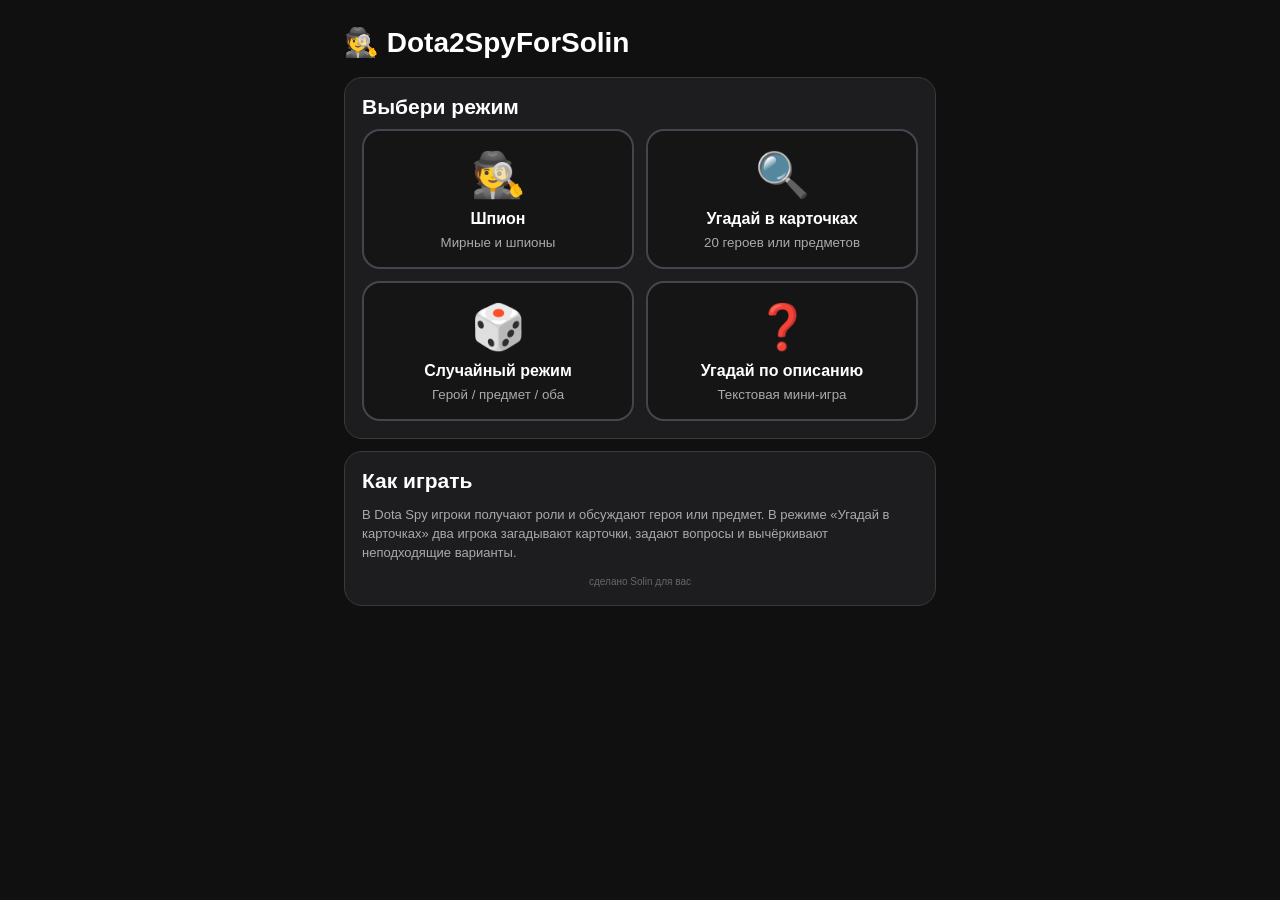
==== index.html @ 4681bfe6 "Update index.html" ====
<!doctype html>
<html lang="ru">
<head>
<meta charset="UTF-8">
<meta name="viewport" content="width=device-width,initial-scale=1,viewport-fit=cover">
<meta name="theme-color" content="#101010">
<title>Dota2SpyForSolin</title>
<script src="https://telegram.org/js/telegram-web-app.js"></script>
<style>
:root{
  --bg:#101010;
  --card:#1d1d1f;
  --card2:#151515;
  --line:#3a3a3a;
  --text:#fff;
  --muted:#aaa;
  --green:#76e5a2;
  --yellow:#ffd166;
  --red:#ff7b7b;
  --blue:#7ec8ff;
}
*{box-sizing:border-box;-webkit-tap-highlight-color:transparent}
body{margin:0;min-height:100vh;background:var(--bg);color:var(--text);font-family:Arial,sans-serif}
button,input,select{font:inherit}
button{cursor:pointer}
.wrap{max-width:620px;margin:auto;padding:18px 14px 36px}
h1{margin:8px 0 18px;font-size:28px}
h2{margin:0 0 10px;font-size:21px}
h3{margin:0 0 8px;font-size:17px}
p{line-height:1.45}
.card{margin:12px 0;padding:17px;background:var(--card);border:1px solid var(--line);border-radius:18px}
.muted{color:var(--muted)}
.small{font-size:13px}
.hidden{display:none!important}
.btn{width:100%;margin-top:10px;padding:15px;border:0;border-radius:14px;background:#fff;color:#111;font-weight:700}
.alt{background:#303035;color:#fff}
.danger{background:#a83131;color:#fff}
.yellow{background:var(--yellow);color:#211700}
.blue{background:var(--blue);color:#071925}
.green{background:var(--green);color:#06180d}
.btn:disabled{opacity:.45}
label{display:block;margin:12px 0 6px;color:#d0d0d0;font-size:14px}
input,select{width:100%;padding:13px;color:#fff;background:#111;border:1px solid #4a4a4a;border-radius:12px}
.grid2{display:grid;grid-template-columns:1fr 1fr;gap:12px}
.mode{min-height:140px;padding:15px 8px;background:var(--card2);color:#fff;border:2px solid #45454b;border-radius:18px;font-weight:700}
.mode .ico{display:block;font-size:44px;margin-bottom:9px}
.mode small{display:block;margin-top:7px;color:var(--muted);font-weight:400}
.selected{border-color:var(--yellow)!important;background:#332d19!important}
.box{margin-top:10px;padding:14px;background:var(--card2);border:1px solid #45454a;border-radius:14px}
.player{margin:12px 0 16px;color:var(--yellow);font-size:32px;font-weight:800;text-align:center}
.secret{width:100%;min-height:145px;margin-top:12px;padding:18px;color:#fff;background:#35353a;border:2px solid #53535a;border-radius:18px;font-size:19px;font-weight:800;line-height:1.4;user-select:none;touch-action:none}
.peace{color:#06180d;background:var(--green);border-color:#b2ffd0}
.spy{color:#211700;background:var(--yellow);border-color:#ffe39b}
.timer{margin:18px 0;color:var(--green);font-size:56px;font-weight:800;text-align:center}
.timer.finished{color:var(--red)}
.result{padding:16px;text-align:center;background:var(--card2);border-radius:14px}
.role{font-size:58px;text-align:center}
.cards{display:grid;grid-template-columns:repeat(4,minmax(0,1fr));gap:6px;margin-top:8px}
.gcard{
  position:relative;
  min-height:88px;
  overflow:hidden;
  padding:3px;
  background:linear-gradient(145deg,#29292f,#101011);
  color:#fff;
  border:1px solid #705b2d;
  border-radius:10px;
  box-shadow:0 2px 7px rgba(0,0,0,.55),inset 0 1px 0 rgba(255,255,255,.08);
  font-family:Arial,sans-serif;
  font-size:9px;
  font-weight:800;
  line-height:1.05;
  letter-spacing:.05px;
  text-align:center;
  transition:transform .12s ease,border-color .12s ease,filter .12s ease;
}
.gcard:active{transform:scale(.94);border-color:#ffd166;filter:brightness(1.25)}
.gcard:not(.crossed):hover{border-color:#d7ad48}
.pic{display:block;width:100%;height:55px;margin:0 auto;object-fit:cover;background:#252525;border:1px solid rgba(255,209,102,.25);border-radius:7px}
.gcard span{
  position:absolute;
  right:2px;
  bottom:2px;
  left:2px;
  min-height:22px;
  display:flex;
  align-items:center;
  justify-content:center;
  padding:2px;
  overflow:hidden;
  background:linear-gradient(transparent,rgba(0,0,0,.95) 38%);
  border-radius:0 0 7px 7px;
  text-shadow:0 1px 3px #000;
}
.item .pic{object-fit:contain;padding:4px;background:radial-gradient(circle,#34323a,#101010)}
.gcard.crossed{opacity:.38;border-color:#c54c4c;filter:grayscale(.6)}
.gcard.crossed:before,.gcard.crossed:after{
  position:absolute;
  z-index:3;
  top:50%;
  left:-15%;
  width:130%;
  height:4px;
  content:"";
  background:#ff6262;
  border:1px solid rgba(255,255,255,.45);
  border-radius:99px;
  box-shadow:0 0 7px rgba(255,70,70,.9);
}
.gcard.crossed:before{transform:rotate(35deg)}
.gcard.crossed:after{transform:rotate(-35deg)}
.status{margin:12px 0;padding:12px;color:#d8ecff;background:#112635;border:1px solid #28516b;border-radius:13px;text-align:center}
.preview{
  display:block;
  width:150px;
  height:100px;
  margin:12px auto;
  object-fit:cover;
  background:#111;
  border:1px solid #705b2d;
  border-radius:12px;
  box-shadow:0 3px 12px rgba(0,0,0,.55);
}
.preview.item{padding:12px;object-fit:contain;background:radial-gradient(circle,#34323a,#101010)}
.err{margin:20px;padding:16px;background:#3b1717;border:1px solid #f07a7a;border-radius:15px}
.tiny-note{margin-top:8px;color:#666;font-size:10px;line-height:1.2;text-align:center}
.choice-row{display:grid;grid-template-columns:1fr 1fr;gap:10px;margin-top:10px}
.choice-btn{padding:14px;border:0;border-radius:13px;background:#2a2a2f;color:#fff;font-weight:800}
.choice-btn.active{background:#403515;color:#ffd166}
@media(max-width:360px){
  .cards{gap:4px}
  .gcard{min-height:78px;padding:2px;font-size:8px}
  .pic{height:48px}
  .gcard span{min-height:19px;padding:1px}
}
</style>
</head>
<body>
<div id="app"></div>
<script>
var app=document.getElementById('app');

window.addEventListener('error',function(e){
  app.innerHTML=
    '<div class="err">' +
    '<h2>Ошибка запуска</h2>' +
    '<p>'+String(e.message||'Неизвестная ошибка')+'</p>' +
    '<p>Строка: '+String(e.lineno||'?')+'</p>' +
    '</div>';
});

var heroes=[
  ['Abaddon','abaddon'],['Alchemist','alchemist'],['Ancient Apparition','ancient_apparition'],['Anti-Mage','antimage'],
  ['Axe','axe'],['Bane','bane'],['Batrider','batrider'],['Beastmaster','beastmaster'],['Bloodseeker','bloodseeker'],
  ['Bounty Hunter','bounty_hunter'],['Bristleback','bristleback'],['Broodmother','broodmother'],['Chaos Knight','chaos_knight'],
  ['Clinkz','clinkz'],['Clockwerk','rattletrap'],['Crystal Maiden','crystal_maiden'],['Dazzle','dazzle'],['Doom','doom_bringer'],
  ['Dragon Knight','dragon_knight'],['Drow Ranger','drow_ranger'],['Earthshaker','earthshaker'],['Ember Spirit','ember_spirit'],
  ['Enchantress','enchantress'],['Enigma','enigma'],['Faceless Void','faceless_void'],['Gyrocopter','gyrocopter'],
  ['Huskar','huskar'],['Invoker','invoker'],['Jakiro','jakiro'],['Juggernaut','juggernaut'],['Kunkka','kunkka'],
  ['Legion Commander','legion_commander'],['Lich','lich'],['Lifestealer','life_stealer'],['Lina','lina'],['Lion','lion'],
  ['Luna','luna'],['Magnus','magnataur'],['Mars','mars'],['Medusa','medusa'],['Meepo','meepo'],['Mirana','mirana'],
  ['Monkey King','monkey_king'],['Morphling','morphling'],['Muerta','muerta'],['Naga Siren','naga_siren'],["Nature's Prophet",'furion'],
  ['Necrophos','necrolyte'],['Night Stalker','night_stalker'],['Nyx Assassin','nyx_assassin'],['Ogre Magi','ogre_magi'],
  ['Omniknight','omniknight'],['Oracle','oracle'],['Pangolier','pangolier'],['Phantom Assassin','phantom_assassin'],
  ['Phantom Lancer','phantom_lancer'],['Phoenix','phoenix'],['Puck','puck'],['Pudge','pudge'],['Pugna','pugna'],
  ['Queen of Pain','queenofpain'],['Razor','razor'],['Riki','riki'],['Rubick','rubick'],['Sand King','sand_king'],
  ['Shadow Demon','shadow_demon'],['Shadow Fiend','nevermore'],['Shadow Shaman','shadow_shaman'],['Silencer','silencer'],
  ['Skywrath Mage','skywrath_mage'],['Slardar','slardar'],['Slark','slark'],['Snapfire','snapfire'],['Sniper','sniper'],
  ['Spectre','spectre'],['Spirit Breaker','spirit_breaker'],['Storm Spirit','storm_spirit'],['Sven','sven'],['Techies','techies'],
  ['Templar Assassin','templar_assassin'],['Terrorblade','terrorblade'],['Tidehunter','tidehunter'],['Tinker','tinker'],
  ['Tiny','tiny'],['Treant Protector','treant'],['Troll Warlord','troll_warlord'],['Tusk','tusk'],['Undying','undying'],
  ['Ursa','ursa'],['Venomancer','venomancer'],['Viper','viper'],['Visage','visage'],['Void Spirit','void_spirit'],
  ['Warlock','warlock'],['Weaver','weaver'],['Windranger','windrunner'],['Winter Wyvern','winter_wyvern'],['Witch Doctor','witch_doctor'],
  ['Wraith King','skeleton_king'],['Zeus','zuus']
].map(function(x){return{name:x[0],slug:x[1]};});

var items=[
  ['Aghanim Scepter','ultimate_scepter'],['Arcane Boots','arcane_boots'],['Armlet','armlet'],['Assault Cuirass','assault'],
  ['Battle Fury','bfury'],['Black King Bar','black_king_bar'],['Blink Dagger','blink'],['Bloodthorn','bloodthorn'],
  ['Boots of Travel','travel_boots'],['Bottle','bottle'],['Butterfly','butterfly'],['Crimson Guard','crimson_guard'],
  ['Daedalus','greater_crit'],['Dagon','dagon'],['Desolator','desolator'],['Diffusal Blade','diffusal_blade'],
  ['Divine Rapier','rapier'],['Dragon Lance','dragon_lance'],['Ethereal Blade','ethereal_blade'],['Eye of Skadi','skadi'],
  ['Force Staff','force_staff'],['Gleipnir','gungir'],['Guardian Greaves','guardian_greaves'],['Hand of Midas','hand_of_midas'],
  ['Heart of Tarrasque','heart'],['Heavens Halberd','heavens_halberd'],['Hurricane Pike','hurricane_pike'],['Kaya','kaya'],
  ['Linkens Sphere','sphere'],['Lotus Orb','lotus_orb'],['Manta Style','manta'],['Mask of Madness','mask_of_madness'],
  ['Meteor Hammer','meteor_hammer'],['Mjollnir','mjollnir'],['Monkey King Bar','monkey_king_bar'],['Moon Shard','moon_shard'],
  ['Nullifier','nullifier'],['Octarine Core','octarine_core'],['Orchid Malevolence','orchid'],['Pipe of Insight','pipe'],
  ['Power Treads','power_treads'],['Radiance','radiance'],['Refresher Orb','refresher'],['Rod of Atos','rod_of_atos'],
  ['Satanic','satanic'],['Scythe of Vyse','sheepstick'],['Shadow Blade','invis_sword'],['Shivas Guard','shivas_guard'],
  ['Silver Edge','silver_edge'],['Solar Crest','solar_crest'],['Spirit Vessel','spirit_vessel'],['Vanguard','vanguard'],
  ['Veil of Discord','veil_of_discord'],['Wind Waker','wind_waker'],['Witch Blade','witch_blade']
].map(function(x){return{name:x[0],slug:x[1]};});

var hints={
  heroes:[
    {q:'Кто из героев любит использовать трент-подобную природу и споры?', a:'Treant Protector'},
    {q:'Кто может становиться невидимым и быстро исчезать из драки?', a:'Riki'},
    {q:'Кто кидает крюк и притягивает врага к себе?', a:'Pudge'},
    {q:'Кто часто наносит урон издалека и очень любит точность?', a:'Sniper'},
    {q:'Кто управляет огнём и очень ярко светится на линии?', a:'Lina'},
    {q:'Кто любит иллюзии и много обмана в бою?', a:'Phantom Lancer'},
    {q:'Кто выглядит как огромный каменный голем и ломает врагов силой?', a:'Tiny'},
    {q:'Кто призывает волков и играет от контроля карты?', a:'Lycan'}
  ],
  items:[
    {q:'Что даёт мгновенное перемещение через небольшую стену?', a:'Blink Dagger'},
    {q:'Что собирают, когда нужно сильно пробивать броню?', a:'Desolator'},
    {q:'Что защищает от магии почти полностью на несколько секунд?', a:'Black King Bar'},
    {q:'Что очень часто берут на керри для сильного урона и крита?', a:'Daedalus'},
    {q:'Что возвращает силы и превращает тебя в очень живучего героя?', a:'Heart of Tarrasque'},
    {q:'Что помогает быстрее передвигаться и догонять врага?', a:'Power Treads'},
    {q:'Что делает иллюзии и помогает запутать соперника?', a:'Manta Style'},
    {q:'Что сильно усиливает магический урон и ману?', a:'Kaya'}
  ]
};

var spyGame=null;
var guessGame=null;
var timerId=null;
var spyType='heroes';
var spyMode='random';
var timerMode='withTime';

function esc(v){
  return String(v).replace(/&/g,'&amp;').replace(/</g,'&lt;').replace(/>/g,'&gt;').replace(/"/g,'&quot;').replace(/'/g,'&#039;');
}
function rnd(a){return a[Math.floor(Math.random()*a.length)];}
function mix(a){
  var b=a.slice();
  for(var i=b.length-1;i>0;i--){
    var j=Math.floor(Math.random()*(i+1));
    var t=b[i]; b[i]=b[j]; b[j]=t;
  }
  return b;
}
function img(o,t){
  return 'https://cdn.cloudflare.steamstatic.com/apps/dota2/images/dota_react/'+(t==='heroes'?'heroes/':'items/')+o.slug+'.png';
}
function buzz(){
  try{if(window.Telegram&&Telegram.WebApp){Telegram.WebApp.HapticFeedback.impactOccurred('medium');}}catch(e){}
}
function setTG(){
  try{if(window.Telegram&&Telegram.WebApp){Telegram.WebApp.ready();Telegram.WebApp.expand();}}catch(e){}
}
setTG();

function home(){
  clearInterval(timerId);
  app.innerHTML=
    '<div class="wrap">'+
    '<h1>🕵️ Dota2SpyForSolin</h1>'+
    '<div class="card">'+
    '<h2>Выбери режим</h2>'+
    '<div class="grid2">'+
    '<button id="sp" class="mode"><span class="ico">🕵️</span>Шпион<small>Мирные и шпионы</small></button>'+
    '<button id="gu" class="mode"><span class="ico">🔍</span>Угадай в карточках<small>20 героев или предметов</small></button>'+
    '<button id="rn" class="mode"><span class="ico">🎲</span>Случайный режим<small>Герой / предмет / оба</small></button>'+
    '<button id="de" class="mode"><span class="ico">❓</span>Угадай по описанию<small>Текстовая мини-игра</small></button>'+
    '</div>'+
    '</div>'+
    '<div class="card">'+
    '<h2>Как играть</h2>'+
    '<p class="muted small">В Dota Spy игроки получают роли и обсуждают героя или предмет. В режиме «Угадай в карточках» два игрока загадывают карточки, задают вопросы и вычёркивают неподходящие варианты.</p>'+
    '<div class="tiny-note">сделано Solin для вас</div>'+
    '</div>'+
    '</div>';
  document.getElementById('sp').onclick=spySettings;
  document.getElementById('gu').onclick=guessType;
  document.getElementById('rn').onclick=randomMenu;
  document.getElementById('de').onclick=describeMenu;
}

function spySettings(){
  app.innerHTML=
    '<div class="wrap">'+
    '<h1>🕵️ Dota2SpyForSolin</h1>'+
    '<div class="card">'+
    '<h2>Настройки Dota Spy</h2>'+
    '<div class="grid2">'+
    '<button id="h" class="mode">🦸<br><br>Герои</button>'+
    '<button id="it" class="mode">🗡️<br><br>Предметы</button>'+
    '</div>'+
    '<label>Режим игры</label>'+
    '<select id="m"><option value="random">🎲 Рандом</option><option value="host">🎙️ С ведущим</option></select>'+
    '<label>Таймер</label>'+
    '<select id="tm"><option value="withTime">⏱️ С временем</option><option value="withoutTime">♾️ Без времени</option></select>'+
    '<label>Количество игроков</label>'+
    '<input id="p" type="number" min="3" max="20" value="5">'+
    '<label>Количество шпионов</label>'+
    '<input id="s" type="number" min="1" max="5" value="1">'+
    '<div id="mb"><label>Время в минутах</label><input id="min" type="number" min="1" max="60" value="8"></div>'+
    '<div id="host"></div>'+
    '<button id="start" class="btn">🎮 Начать раздачу ролей</button>'+
    '<button id="back" class="btn alt">← В главное меню</button>'+
    '</div></div>';
  document.getElementById('h').onclick=function(){spyType='heroes';spySettings();};
  document.getElementById('it').onclick=function(){spyType='items';spySettings();};
  document.getElementById('m').value=spyMode;
  document.getElementById('tm').value=timerMode;
  document.getElementById('m').onchange=function(){spyMode=this.value;updateSpy();};
  document.getElementById('tm').onchange=function(){timerMode=this.value;updateSpy();};
  document.getElementById('start').onclick=startSpy;
  document.getElementById('back').onclick=home;
  updateSpy();
}

function updateSpy(){
  document.getElementById(spyType==='heroes'?'h':'it').classList.add('selected');
  document.getElementById('mb').classList.toggle('hidden',timerMode==='withoutTime');
  var d=document.getElementById('host');
  if(spyMode!=='host'){d.innerHTML='';return;}
  if(spyType==='heroes'){
    var opts=heroes.map(function(x){return '<option>'+esc(x.name)+'</option>';}).join('');
    d.innerHTML=
      '<div class="box">'+
      '<h3>Выбор ведущего</h3>'+
      '<label>Герой мирных</label><select id="ph">'+opts+'</select>'+
      '<label>Герой шпионов</label><select id="sh">'+opts+'</select>'+
      '<label>Локация</label><select id="lo">'+['Таверна','Рошанова яма','Мид-лейн','Лес Radiant','Лес Dire','Фонтан Radiant','Фонтан Dire','Секретный магазин','Лагерь Древних'].map(function(x){return '<option>'+esc(x)+'</option>';}).join('')+'</select>'+
      '</div>';
  }else{
    var opts2=items.map(function(x){return '<option value="'+x.slug+'">'+esc(x.name)+'</option>';}).join('');
    d.innerHTML=
      '<div class="box">'+
      '<h3>Выбор ведущего</h3>'+
      '<label>Предмет мирных</label><select id="pi">'+opts2+'</select>'+
      '<label>Предмет шпионов</label><select id="si">'+opts2+'</select>'+
      '</div>';
  }
}

function startSpy(){
  var p=Math.max(3,Math.min(20,Number(document.getElementById('p').value)||5));
  var s=Math.max(1,Math.min(p-1,Number(document.getElementById('s').value)||1));
  var mins=Math.max(1,Math.min(60,Number(document.getElementById('min').value)||8));
  var a,b,l='';
  if(spyType==='heroes'){
    if(spyMode==='host'){
      a=document.getElementById('ph').value;
      b=document.getElementById('sh').value;
      l=document.getElementById('lo').value;
      if(a===b){alert('Выбери разных героев');return;}
    }else{
      a=rnd(heroes).name;
      do{b=rnd(heroes).name;}while(a===b);
      l=rnd(['Таверна','Рошанова яма','Мид-лейн','Лес Radiant','Лес Dire','Фонтан Radiant','Фонтан Dire','Секретный магазин','Лагерь Древних']);
    }
  }else{
    if(spyMode==='host'){
      a=items.filter(function(x){return x.slug===document.getElementById('pi').value;})[0];
      b=items.filter(function(x){return x.slug===document.getElementById('si').value;})[0];
      if(a.slug===b.slug){alert('Выбери разные предметы');return;}
    }else{
      a=rnd(items);
      do{b=rnd(items);}while(a.slug===b.slug);
    }
  }
  spyGame={type:spyType,timer:timerMode,p:p,mins:mins,a:a,b:b,l:l,spies:mix(Array.from({length:p},function(_,i){return i;})).slice(0,s),cur:0};
  spyRole();
}

function spyRole(){
  var n=spyGame.cur+1;
  var sp=spyGame.spies.indexOf(spyGame.cur)!==-1;
  var last=n===spyGame.p;
  app.innerHTML=
    '<div class="wrap">'+
    '<h1>🕵️ Dota2SpyForSolin</h1>'+
    '<div class="card">'+
    '<div class="player">Игрок '+n+'</div>'+
    '<p class="muted" style="text-align:center">Остальные не смотрят на экран.</p>'+
    '<button id="role" class="secret">Нажми и удерживай,<br>чтобы увидеть роль</button>'+
    '<button id="next" class="btn alt" disabled>'+(last?'🚀 Начать игру':'Передать игроку '+(n+1))+'</button>'+
    '</div>'+
    '<button id="can" class="btn danger">Отменить игру</button>'+
    '</div>';
  var r=document.getElementById('role');
  var nx=document.getElementById('next');
  var vis=false;
  var shown=false;
  function show(){
    if(vis)return;
    vis=true;shown=true;
    r.classList.add(sp?'spy':'peace');
    var q=sp?spyGame.b:spyGame.a;
    var name=spyGame.type==='heroes'?q:q.name;
    r.innerHTML=(sp?'🕵️<br>ТЫ ШПИОН':'🛡️<br>ТЫ МИРНЫЙ')+'<br><span style="font-size:16px">'+esc(name)+'</span>'+(spyGame.type==='heroes'?'<br><span style="font-size:15px">Локация: '+esc(spyGame.l)+'</span>':'');
    buzz();
  }
  function hide(){
    if(!vis)return;
    vis=false;
    r.classList.remove('spy','peace');
    r.innerHTML='Нажми и удерживай,<br>чтобы увидеть роль';
    nx.disabled=false;
  }
  r.onpointerdown=function(e){e.preventDefault();show();};
  r.onpointerup=function(e){e.preventDefault();hide();};
  r.onpointerleave=hide;
  r.onpointercancel=hide;
  nx.onclick=function(){
    if(!shown)return;
    if(spyGame.cur<spyGame.p-1){spyGame.cur++;spyRole();}
    else spyPlay();
  };
  document.getElementById('can').onclick=home;
}

function spyPlay(){
  var timed=spyGame.timer==='withTime';
  var sec=spyGame.mins*60;
  app.innerHTML=
    '<div class="wrap">'+
    '<h1>🕵️ Dota2SpyForSolin</h1>'+
    '<div class="card">'+
    '<h2>Игра началась</h2>'+
    '<p class="muted">Задавайте вопросы и не называйте ответ прямо.</p>'+
    '<div id="time" class="timer">'+(timed?fmt(sec):'∞')+'</div>'+
    (timed?'<button id="tb" class="btn">▶️ Запустить таймер</button>':'<div class="status">♾️ Игра без времени</div>')+
    '<button id="fin" class="btn yellow">🏁 Закончить раунд</button>'+
    '</div>'+
    '<button id="can" class="btn danger">Отменить игру</button>'+
    '</div>';
  if(timed){
    var run=false;
    var t=document.getElementById('time');
    var bt=document.getElementById('tb');
    bt.onclick=function(){
      if(run){clearInterval(timerId);run=false;bt.textContent='▶️ Продолжить таймер';return;}
      if(sec<=0)return;
      run=true;bt.textContent='⏸️ Пауза';
      timerId=setInterval(function(){
        sec--;t.textContent=fmt(sec);
        if(sec<=0){clearInterval(timerId);t.classList.add('finished');bt.disabled=true;}
      },1000);
    };
  }
  document.getElementById('fin').onclick=spyResult;
  document.getElementById('can').onclick=home;
}

function spyResult(){
  clearInterval(timerId);
  var sp=spyGame.spies.map(function(i){return 'Игрок '+(i+1);}).join(', ');
  var a=spyGame.type==='heroes'?spyGame.a:spyGame.a.name;
  var b=spyGame.type==='heroes'?spyGame.b:spyGame.b.name;
  app.innerHTML=
    '<div class="wrap">'+
    '<h1>🕵️ Итоги раунда</h1>'+
    '<div class="card"><div class="result"><div class="role">🛡️</div><h2>Мирные</h2><p><b>'+esc(a)+'</b></p>'+(spyGame.type==='heroes'?'<p>Локация: <b>'+esc(spyGame.l)+'</b></p>':'')+'</div></div>'+
    '<div class="card"><div class="result"><div class="role">🕵️</div><h2>Шпионы</h2><p><b>'+esc(b)+'</b></p><p>'+esc(sp)+'</p></div></div>'+
    '<button id="ho" class="btn">🏠 В главное меню</button>'+
    '</div>';
  document.getElementById('ho').onclick=home;
}

function guessType(){
  app.innerHTML=
    '<div class="wrap">'+
    '<h1>🔍 Угадай героя / предмет</h1>'+
    '<div class="card">'+
    '<h2>Игра на двоих</h2>'+
    '<p class="muted">Каждый загадывает карточку. Задавайте вопросы и вычёркивайте варианты.</p>'+
    '<div class="grid2">'+
    '<button id="gh" class="mode"><span class="ico">🦸</span>Герои<small>20 портретов</small></button>'+
    '<button id="gi" class="mode"><span class="ico">🗡️</span>Предметы<small>20 иконок</small></button>'+
    '</div>'+
    '<button id="ba" class="btn alt">← В главное меню</button>'+
    '</div>'+
    '</div>';
  document.getElementById('gh').onclick=function(){newGuess('heroes');};
  document.getElementById('gi').onclick=function(){newGuess('items');};
  document.getElementById('ba').onclick=home;
}

function newGuess(t){
  guessGame={type:t,cards:mix(t==='heroes'?heroes:items).slice(0,20),one:null,two:null,active:1,cross:[[],[]]};
  choose(1);
}

function cards(play){
  return guessGame.cards.map(function(c,i){
    var cr=play&&guessGame.cross[guessGame.active-1].indexOf(i)!==-1;
    return '<button class="gcard '+(guessGame.type==='items'?'item ':'')+(cr?'crossed':'')+'" data-c="'+i+'"><img class="pic" src="'+img(c,guessGame.type)+'" alt="" loading="lazy"><span>'+esc(c.name)+'</span></button>';
  }).join('');
}

function choose(p){
  app.innerHTML=
    '<div class="wrap">'+
    '<h1>🔍 Угадай</h1>'+
    '<div class="card">'+
    '<div class="player">Игрок '+p+'</div>'+
    '<p class="muted" style="text-align:center">Выбери свою секретную карточку.</p>'+
    '<div class="cards">'+cards(false)+'</div>'+
    '<div class="choice-row">'+
    '<button id="guessbtn" class="choice-btn active">Я угадал героя</button>'+
    '<button id="skipbtn" class="choice-btn">Пока нет</button>'+
    '</div>'+
    '<button id="ca" class="btn danger">Отменить игру</button>'+
    '</div>'+
    '</div>';
  var mode='guess';
  document.getElementById('guessbtn').onclick=function(){
    mode='guess';
    document.getElementById('guessbtn').classList.add('active');
    document.getElementById('skipbtn').classList.remove('active');
  };
  document.getElementById('skipbtn').onclick=function(){
    mode='skip';
    document.getElementById('skipbtn').classList.add('active');
    document.getElementById('guessbtn').classList.remove('active');
  };
  document.querySelectorAll('[data-c]').forEach(function(b){
    b.onclick=function(){
      var idx=Number(this.dataset.c);
      var card=guessGame.cards[idx];
      if(p===1) guessGame.one=card; else guessGame.two=card;
      if(mode==='guess') confirmSecret(p);
      else {
        guessGame.cross[p-1].push(idx);
        if(p===1) guessGame.active=2; else guessGame.active=1;
        board();
      }
    };
  });
  document.getElementById('ca').onclick=home;
}

function confirmSecret(p){
  var q=p===1?guessGame.one:guessGame.two;
  app.innerHTML=
    '<div class="wrap">'+
    '<h1>🔍 Угадай</h1>'+
    '<div class="card">'+
    '<div class="player">Игрок '+p+'</div>'+
    '<p class="muted" style="text-align:center">Ты загадал:</p>'+
    '<div class="result"><img class="preview '+(guessGame.type==='items'?'item':'')+'" src="'+img(q,guessGame.type)+'" alt=""><h2>'+esc(q.name)+'</h2></div>'+
    '<button id="ok" class="btn">'+(p===1?'Передать телефон игроку 2':'🚀 Начать игру')+'</button>'+
    '<button id="ch" class="btn alt">← Выбрать другую</button>'+
    '</div>'+
    '</div>';
  document.getElementById('ok').onclick=function(){
    if(p===1){
      app.innerHTML=
        '<div class="wrap">'+
        '<h1>🔍 Угадай</h1>'+
        '<div class="card"><div class="player">Передай телефон</div><button id="go" class="btn">Игрок 2: выбрать карточку</button></div>'+
        '</div>';
      document.getElementById('go').onclick=function(){choose(2);};
    }else{
      guessGame.active=1;
      board();
    }
  };
  document.getElementById('ch').onclick=function(){choose(p);};
}

function board(){
  var p=guessGame.active;
  app.innerHTML=
    '<div class="wrap">'+
    '<h1>🔍 Угадай</h1>'+
    '<div class="status">Сейчас ходит <b>Игрок '+p+'</b>.<br>Нажми карточку, чтобы зачеркнуть её. Если хочешь закончить раньше — нажми кнопку быстрого выбора.</div>'+
    '<div class="card">'+
    '<div class="cards">'+cards(true)+'</div>'+
    '<button id="pick" class="btn green">✅ Я угадал героя соперника</button>'+
    '<button id="sw" class="btn blue">🔄 Передать ход игроку '+(p===1?'2':'1')+'</button>'+
    '<button id="fi" class="btn yellow">🏁 Закончить без победителя</button>'+
    '<button id="ca" class="btn danger">Отменить игру</button>'+
    '</div>'+
    '</div>';
  document.querySelectorAll('[data-c]').forEach(function(b){
    b.onclick=function(){toggle(Number(this.dataset.c));};
  });
  document.getElementById('pick').onclick=function(){
    var idx=prompt('Введи номер карточки от 1 до 20');
    if(!idx)return;
    idx=Number(idx)-1;
    if(idx<0||idx>=guessGame.cards.length)return;
    guessGame.cross[guessGame.active-1].push(idx);
    var enemy=guessGame.active===1?guessGame.two:guessGame.one;
    if(guessGame.cards[idx].slug===enemy.slug) guessResult(guessGame.active);
    else board();
  };
  document.getElementById('sw').onclick=function(){guessGame.active=p===1?2:1;board();};
  document.getElementById('fi').onclick=function(){guessResult(0);};
  document.getElementById('ca').onclick=home;
}

function toggle(i){
  var a=guessGame.cross[guessGame.active-1];
  var z=a.indexOf(i);
  if(z!==-1){a.splice(z,1);board();return;}
  a.push(i);
  var enemy=guessGame.active===1?guessGame.two:guessGame.one;
  if(guessGame.cards[i].slug===enemy.slug){
    guessResult(guessGame.active);
  }else{
    board();
  }
}

function guessResult(w){
  var txt=w===0?'🏁 Игра закончена':'🏆 Победил игрок '+w+'!';
  app.innerHTML=
    '<div class="wrap">'+
    '<h1>🔍 Итоги игры</h1>'+
    '<div class="card">'+
    '<div class="result"><div class="role">'+(w?'🏆':'🤝')+'</div><h2>'+txt+'</h2><p class="muted">'+(w?'Игрок зачеркнул секретную карточку соперника.':'Никто не зачеркнул секретную карточку.')+'</p></div>'+
    '</div>'+
    '<div class="card"><h2>Игрок 1 загадал</h2><div class="result"><img class="preview '+(guessGame.type==='items'?'item':'')+'" src="'+img(guessGame.one,guessGame.type)+'" alt=""><h2>'+esc(guessGame.one.name)+'</h2></div></div>'+
    '<div class="card"><h2>Игрок 2 загадал</h2><div class="result"><img class="preview '+(guessGame.type==='items'?'item':'')+'" src="'+img(guessGame.two,guessGame.type)+'" alt=""><h2>'+esc(guessGame.two.name)+'</h2></div></div>'+
    '<button id="ng" class="btn">🔄 Новая партия</button>'+
    '<button id="ho" class="btn alt">🏠 В главное меню</button>'+
    '</div>';
  document.getElementById('ng').onclick=function(){newGuess(guessGame.type);};
  document.getElementById('ho').onclick=home;
}

function randomMenu(){
  app.innerHTML=
    '<div class="wrap">'+
    '<h1>🎲 Случайный режим</h1>'+
    '<div class="card">'+
    '<h2>Выбери вариант</h2>'+
    '<div class="grid2">'+
    '<button id="r1" class="mode"><span class="ico">🦸</span>Случайный герой<small>Один герой</small></button>'+
    '<button id="r2" class="mode"><span class="ico">🗡️</span>Случайный предмет<small>Один предмет</small></button>'+
    '<button id="r3" class="mode"><span class="ico">✨</span>Герой + предмет<small>Оба вместе</small></button>'+
    '<button id="rb" class="mode"><span class="ico">⬅️</span>Назад<small>В главное меню</small></button>'+
    '</div>'+
    '</div>'+
    '</div>';
  document.getElementById('r1').onclick=function(){randomShow('hero');};
  document.getElementById('r2').onclick=function(){randomShow('item');};
  document.getElementById('r3').onclick=function(){randomShow('both');};
  document.getElementById('rb').onclick=home;
}

function randomShow(mode){
  var h=rnd(heroes);
  var it=rnd(items);
  var body='';
  if(mode==='hero'){
    body='<div class="result"><img class="preview" src="'+img(h,'heroes')+'" alt=""><h2>'+esc(h.name)+'</h2></div>';
  }else if(mode==='item'){
    body='<div class="result"><img class="preview item" src="'+img(it,'items')+'" alt=""><h2>'+esc(it.name)+'</h2></div>';
  }else{
    body='<div class="result"><img class="preview" src="'+img(h,'heroes')+'" alt=""><h2>'+esc(h.name)+'</h2><div class="status">+ '+esc(it.name)+'</div><img class="preview item" src="'+img(it,'items')+'" alt=""></div>';
  }
  app.innerHTML=
    '<div class="wrap">'+
    '<h1>🎲 Случайный режим</h1>'+
    '<div class="card">'+
    body+
    '<button id="again" class="btn green">🔄 Ещё раз</button>'+
    '<button id="back" class="btn alt">← Назад</button>'+
    '</div>'+
    '</div>';
  document.getElementById('again').onclick=function(){randomShow(mode);};
  document.getElementById('back').onclick=randomMenu;
}

function describeMenu(){
  app.innerHTML=
    '<div class="wrap">'+
    '<h1>❓ Угадай по описанию</h1>'+
    '<div class="card">'+
    '<h2>Выбери тип</h2>'+
    '<div class="grid2">'+
    '<button id="dh" class="mode"><span class="ico">🦸</span>Герой<small>Описание героя</small></button>'+
    '<button id="di" class="mode"><span class="ico">🗡️</span>Предмет<small>Описание предмета</small></button>'+
    '<button id="db" class="mode"><span class="ico">⬅️</span>Назад<small>В главное меню</small></button>'+
    '<div></div>'+
    '</div>'+
    '</div>'+
    '</div>';
  document.getElementById('dh').onclick=function(){describePlay('heroes');};
  document.getElementById('di').onclick=function(){describePlay('items');};
  document.getElementById('db').onclick=home;
}

function describePlay(type){
  var pool=hints[type];
  var card=rnd(pool);
  var all=(type==='heroes'?heroes:items).slice();
  var correct=all.filter(function(x){return x[0]===card.a;})[0];
  var opts=[correct];
  while(opts.length<4){
    var x=rnd(all);
    if(opts.indexOf(x)===-1) opts.push(x);
  }
  opts=mix(opts);
  app.innerHTML=
    '<div class="wrap">'+
    '<h1>❓ Угадай по описанию</h1>'+
    '<div class="card">'+
    '<div class="status">'+esc(card.q)+'</div>'+
    '<div class="grid2">'+
    opts.map(function(x,i){
      return '<button class="mode" data-o="'+i+'"><span class="ico">'+(type==='heroes'?'🦸':'🗡️')+'</span>'+esc(x[0])+'</button>';
    }).join('')+
    '</div>'+
    '<button id="next" class="btn green">Следующая загадка</button>'+
    '<button id="back" class="btn alt">В меню</button>'+
    '</div>'+
    '</div>';
  document.querySelectorAll('[data-o]').forEach(function(b){
    b.onclick=function(){
      var idx=Number(this.dataset.o);
      var picked=opts[idx][0]===card.a;
      this.classList.add(picked?'selected':'danger');
      if(picked) this.textContent='✅ Верно';
      else this.textContent='❌ Неверно';
    };
  });
  document.getElementById('next').onclick=function(){describePlay(type);};
  document.getElementById('back').onclick=describeMenu;
}

function randomModeMenu(){
  randomMenu();
}

function fmt(s){
  return String(Math.floor(s/60)).padStart(2,'0')+':'+String(s%60).padStart(2,'0');
}

home();
</script>
</body>
</html>
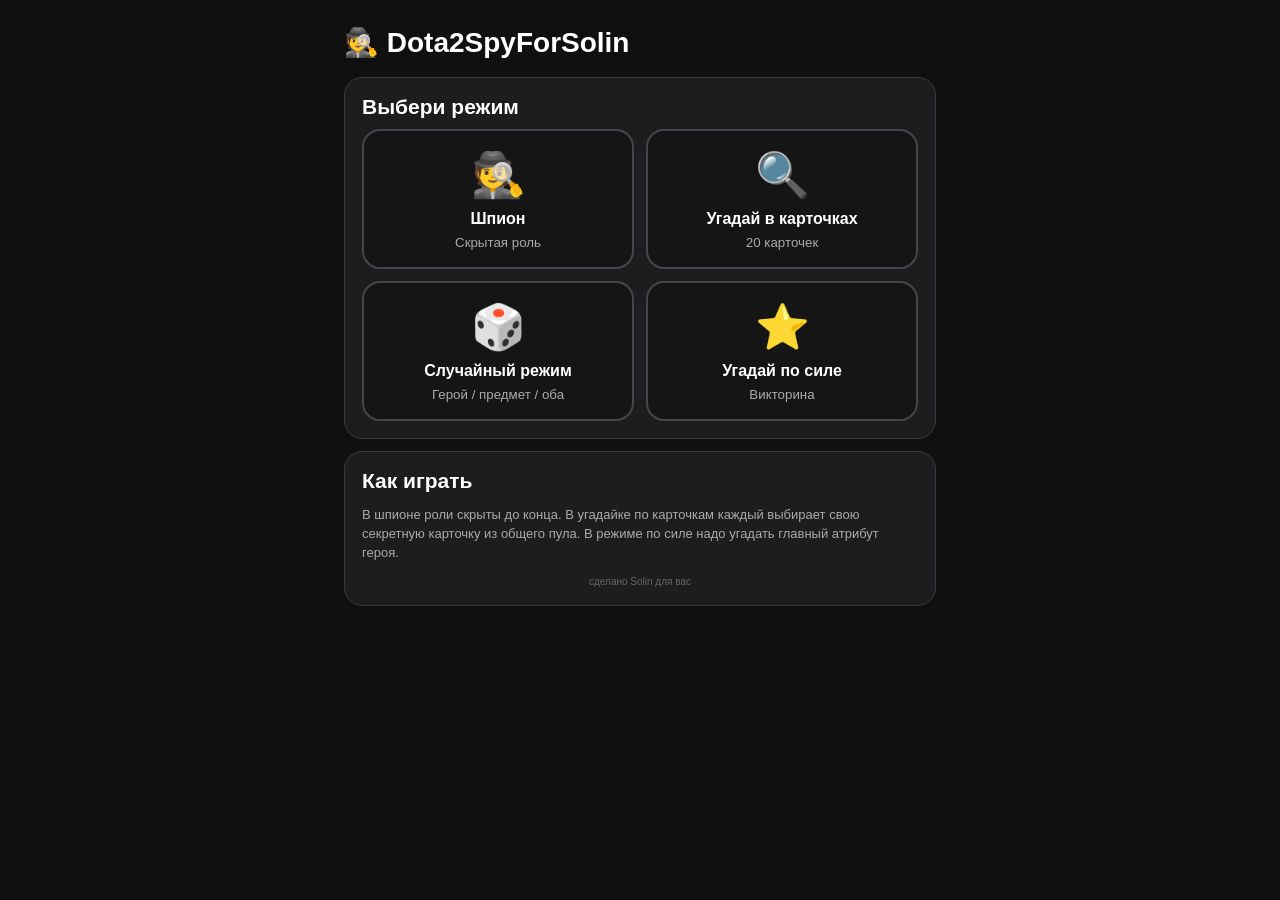
==== commit c00d632d: "Update index.html" ====
--- a/index.html
+++ b/index.html
@@ -150,98 +150,210 @@
 });
 
 var heroes=[
-  ['Abaddon','abaddon'],['Alchemist','alchemist'],['Ancient Apparition','ancient_apparition'],['Anti-Mage','antimage'],
-  ['Axe','axe'],['Bane','bane'],['Batrider','batrider'],['Beastmaster','beastmaster'],['Bloodseeker','bloodseeker'],
-  ['Bounty Hunter','bounty_hunter'],['Bristleback','bristleback'],['Broodmother','broodmother'],['Chaos Knight','chaos_knight'],
-  ['Clinkz','clinkz'],['Clockwerk','rattletrap'],['Crystal Maiden','crystal_maiden'],['Dazzle','dazzle'],['Doom','doom_bringer'],
-  ['Dragon Knight','dragon_knight'],['Drow Ranger','drow_ranger'],['Earthshaker','earthshaker'],['Ember Spirit','ember_spirit'],
-  ['Enchantress','enchantress'],['Enigma','enigma'],['Faceless Void','faceless_void'],['Gyrocopter','gyrocopter'],
-  ['Huskar','huskar'],['Invoker','invoker'],['Jakiro','jakiro'],['Juggernaut','juggernaut'],['Kunkka','kunkka'],
-  ['Legion Commander','legion_commander'],['Lich','lich'],['Lifestealer','life_stealer'],['Lina','lina'],['Lion','lion'],
-  ['Luna','luna'],['Magnus','magnataur'],['Mars','mars'],['Medusa','medusa'],['Meepo','meepo'],['Mirana','mirana'],
-  ['Monkey King','monkey_king'],['Morphling','morphling'],['Muerta','muerta'],['Naga Siren','naga_siren'],["Nature's Prophet",'furion'],
-  ['Necrophos','necrolyte'],['Night Stalker','night_stalker'],['Nyx Assassin','nyx_assassin'],['Ogre Magi','ogre_magi'],
-  ['Omniknight','omniknight'],['Oracle','oracle'],['Pangolier','pangolier'],['Phantom Assassin','phantom_assassin'],
-  ['Phantom Lancer','phantom_lancer'],['Phoenix','phoenix'],['Puck','puck'],['Pudge','pudge'],['Pugna','pugna'],
-  ['Queen of Pain','queenofpain'],['Razor','razor'],['Riki','riki'],['Rubick','rubick'],['Sand King','sand_king'],
-  ['Shadow Demon','shadow_demon'],['Shadow Fiend','nevermore'],['Shadow Shaman','shadow_shaman'],['Silencer','silencer'],
-  ['Skywrath Mage','skywrath_mage'],['Slardar','slardar'],['Slark','slark'],['Snapfire','snapfire'],['Sniper','sniper'],
-  ['Spectre','spectre'],['Spirit Breaker','spirit_breaker'],['Storm Spirit','storm_spirit'],['Sven','sven'],['Techies','techies'],
-  ['Templar Assassin','templar_assassin'],['Terrorblade','terrorblade'],['Tidehunter','tidehunter'],['Tinker','tinker'],
-  ['Tiny','tiny'],['Treant Protector','treant'],['Troll Warlord','troll_warlord'],['Tusk','tusk'],['Undying','undying'],
-  ['Ursa','ursa'],['Venomancer','venomancer'],['Viper','viper'],['Visage','visage'],['Void Spirit','void_spirit'],
-  ['Warlock','warlock'],['Weaver','weaver'],['Windranger','windrunner'],['Winter Wyvern','winter_wyvern'],['Witch Doctor','witch_doctor'],
-  ['Wraith King','skeleton_king'],['Zeus','zuus']
-].map(function(x){return{name:x[0],slug:x[1]};});
+{name:"Abaddon",slug:"abaddon",attr:"Strength"},
+{name:"Alchemist",slug:"alchemist",attr:"Strength"},
+{name:"Ancient Apparition",slug:"ancient_apparition",attr:"Intelligence"},
+{name:"Anti-Mage",slug:"antimage",attr:"Agility"},
+{name:"Arc Warden",slug:"arc_warden",attr:"Universal"},
+{name:"Axe",slug:"axe",attr:"Strength"},
+{name:"Bane",slug:"bane",attr:"Intelligence"},
+{name:"Batrider",slug:"batrider",attr:"Universal"},
+{name:"Beastmaster",slug:"beastmaster",attr:"Strength"},
+{name:"Bloodseeker",slug:"bloodseeker",attr:"Agility"},
+{name:"Bounty Hunter",slug:"bounty_hunter",attr:"Universal"},
+{name:"Brewmaster",slug:"brewmaster",attr:"Strength"},
+{name:"Bristleback",slug:"bristleback",attr:"Strength"},
+{name:"Broodmother",slug:"broodmother",attr:"Agility"},
+{name:"Centaur Warrunner",slug:"centaur",attr:"Strength"},
+{name:"Chaos Knight",slug:"chaos_knight",attr:"Strength"},
+{name:"Chen",slug:"chen",attr:"Universal"},
+{name:"Clinkz",slug:"clinkz",attr:"Agility"},
+{name:"Clockwerk",slug:"rattletrap",attr:"Strength"},
+{name:"Crystal Maiden",slug:"crystal_maiden",attr:"Intelligence"},
+{name:"Dark Seer",slug:"dark_seer",attr:"Universal"},
+{name:"Dark Willow",slug:"dark_willow",attr:"Intelligence"},
+{name:"Dawnbreaker",slug:"dawnbreaker",attr:"Strength"},
+{name:"Dazzle",slug:"dazzle",attr:"Universal"},
+{name:"Death Prophet",slug:"death_prophet",attr:"Intelligence"},
+{name:"Disruptor",slug:"disruptor",attr:"Intelligence"},
+{name:"Doom",slug:"doom_bringer",attr:"Strength"},
+{name:"Dragon Knight",slug:"dragon_knight",attr:"Strength"},
+{name:"Drow Ranger",slug:"drow_ranger",attr:"Agility"},
+{name:"Earth Spirit",slug:"earth_spirit",attr:"Universal"},
+{name:"Earthshaker",slug:"earthshaker",attr:"Strength"},
+{name:"Elder Titan",slug:"elder_titan",attr:"Strength"},
+{name:"Ember Spirit",slug:"ember_spirit",attr:"Agility"},
+{name:"Enchantress",slug:"enchantress",attr:"Universal"},
+{name:"Enigma",slug:"enigma",attr:"Universal"},
+{name:"Faceless Void",slug:"faceless_void",attr:"Agility"},
+{name:"Grimstroke",slug:"grimstroke",attr:"Intelligence"},
+{name:"Gyrocopter",slug:"gyrocopter",attr:"Universal"},
+{name:"Hoodwink",slug:"hoodwink",attr:"Universal"},
+{name:"Huskar",slug:"huskar",attr:"Strength"},
+{name:"Invoker",slug:"invoker",attr:"Universal"},
+{name:"Io",slug:"wisp",attr:"Universal"},
+{name:"Jakiro",slug:"jakiro",attr:"Intelligence"},
+{name:"Juggernaut",slug:"juggernaut",attr:"Agility"},
+{name:"Keeper of the Light",slug:"keeper_of_the_light",attr:"Intelligence"},
+{name:"Kunkka",slug:"kunkka",attr:"Strength"},
+{name:"Legion Commander",slug:"legion_commander",attr:"Strength"},
+{name:"Leshrac",slug:"leshrac",attr:"Intelligence"},
+{name:"Lich",slug:"lich",attr:"Intelligence"},
+{name:"Lifestealer",slug:"life_stealer",attr:"Strength"},
+{name:"Lina",slug:"lina",attr:"Intelligence"},
+{name:"Lion",slug:"lion",attr:"Intelligence"},
+{name:"Lone Druid",slug:"lone_druid",attr:"Universal"},
+{name:"Luna",slug:"luna",attr:"Agility"},
+{name:"Lycan",slug:"lycan",attr:"Universal"},
+{name:"Magnus",slug:"magnataur",attr:"Strength"},
+{name:"Marci",slug:"marci",attr:"Universal"},
+{name:"Mars",slug:"mars",attr:"Strength"},
+{name:"Medusa",slug:"medusa",attr:"Agility"},
+{name:"Meepo",slug:"meepo",attr:"Universal"},
+{name:"Mirana",slug:"mirana",attr:"Universal"},
+{name:"Monkey King",slug:"monkey_king",attr:"Universal"},
+{name:"Morphling",slug:"morphling",attr:"Agility"},
+{name:"Muerta",slug:"muerta",attr:"Agility"},
+{name:"Naga Siren",slug:"naga_siren",attr:"Agility"},
+{name:"Nature's Prophet",slug:"furion",attr:"Universal"},
+{name:"Necrophos",slug:"necrolyte",attr:"Intelligence"},
+{name:"Night Stalker",slug:"night_stalker",attr:"Strength"},
+{name:"Nyx Assassin",slug:"nyx_assassin",attr:"Universal"},
+{name:"Ogre Magi",slug:"ogre_magi",attr:"Universal"},
+{name:"Omniknight",slug:"omniknight",attr:"Strength"},
+{name:"Oracle",slug:"oracle",attr:"Universal"},
+{name:"Outworld Destroyer",slug:"obsidian_destroyer",attr:"Intelligence"},
+{name:"Pangolier",slug:"pangolier",attr:"Universal"},
+{name:"Phantom Assassin",slug:"phantom_assassin",attr:"Agility"},
+{name:"Phantom Lancer",slug:"phantom_lancer",attr:"Agility"},
+{name:"Phoenix",slug:"phoenix",attr:"Universal"},
+{name:"Primal Beast",slug:"primal_beast",attr:"Strength"},
+{name:"Puck",slug:"puck",attr:"Intelligence"},
+{name:"Pudge",slug:"pudge",attr:"Strength"},
+{name:"Pugna",slug:"pugna",attr:"Intelligence"},
+{name:"Queen of Pain",slug:"queenofpain",attr:"Intelligence"},
+{name:"Razor",slug:"razor",attr:"Universal"},
+{name:"Riki",slug:"riki",attr:"Agility"},
+{name:"Rubick",slug:"rubick",attr:"Universal"},
+{name:"Sand King",slug:"sand_king",attr:"Universal"},
+{name:"Shadow Demon",slug:"shadow_demon",attr:"Universal"},
+{name:"Shadow Fiend",slug:"nevermore",attr:"Agility"},
+{name:"Shadow Shaman",slug:"shadow_shaman",attr:"Intelligence"},
+{name:"Silencer",slug:"silencer",attr:"Universal"},
+{name:"Skywrath Mage",slug:"skywrath_mage",attr:"Intelligence"},
+{name:"Slardar",slug:"slardar",attr:"Strength"},
+{name:"Slark",slug:"slark",attr:"Agility"},
+{name:"Snapfire",slug:"snapfire",attr:"Universal"},
+{name:"Sniper",slug:"sniper",attr:"Agility"},
+{name:"Spectre",slug:"spectre",attr:"Agility"},
+{name:"Spirit Breaker",slug:"spirit_breaker",attr:"Strength"},
+{name:"Storm Spirit",slug:"storm_spirit",attr:"Intelligence"},
+{name:"Sven",slug:"sven",attr:"Strength"},
+{name:"Techies",slug:"techies",attr:"Universal"},
+{name:"Templar Assassin",slug:"templar_assassin",attr:"Agility"},
+{name:"Terrorblade",slug:"terrorblade",attr:"Agility"},
+{name:"Tidehunter",slug:"tidehunter",attr:"Strength"},
+{name:"Timbersaw",slug:"shredder",attr:"Universal"},
+{name:"Tinker",slug:"tinker",attr:"Intelligence"},
+{name:"Tiny",slug:"tiny",attr:"Strength"},
+{name:"Treant Protector",slug:"treant",attr:"Strength"},
+{name:"Troll Warlord",slug:"troll_warlord",attr:"Agility"},
+{name:"Tusk",slug:"tusk",attr:"Strength"},
+{name:"Underlord",slug:"abyssal_underlord",attr:"Strength"},
+{name:"Undying",slug:"undying",attr:"Strength"},
+{name:"Ursa",slug:"ursa",attr:"Agility"},
+{name:"Vengeful Spirit",slug:"vengefulspirit",attr:"Agility"},
+{name:"Venomancer",slug:"venomancer",attr:"Universal"},
+{name:"Viper",slug:"viper",attr:"Agility"},
+{name:"Visage",slug:"visage",attr:"Universal"},
+{name:"Void Spirit",slug:"void_spirit",attr:"Universal"},
+{name:"Warlock",slug:"warlock",attr:"Universal"},
+{name:"Weaver",slug:"weaver",attr:"Agility"},
+{name:"Windranger",slug:"windrunner",attr:"Universal"},
+{name:"Winter Wyvern",slug:"winter_wyvern",attr:"Universal"},
+{name:"Witch Doctor",slug:"witch_doctor",attr:"Intelligence"},
+{name:"Wraith King",slug:"skeleton_king",attr:"Strength"},
+{name:"Zeus",slug:"zuus",attr:"Intelligence"},
+{name:"Kez",slug:"kez",attr:"Universal"}
+];
 
 var items=[
-  ['Aghanim Scepter','ultimate_scepter'],['Arcane Boots','arcane_boots'],['Armlet','armlet'],['Assault Cuirass','assault'],
-  ['Battle Fury','bfury'],['Black King Bar','black_king_bar'],['Blink Dagger','blink'],['Bloodthorn','bloodthorn'],
-  ['Boots of Travel','travel_boots'],['Bottle','bottle'],['Butterfly','butterfly'],['Crimson Guard','crimson_guard'],
-  ['Daedalus','greater_crit'],['Dagon','dagon'],['Desolator','desolator'],['Diffusal Blade','diffusal_blade'],
-  ['Divine Rapier','rapier'],['Dragon Lance','dragon_lance'],['Ethereal Blade','ethereal_blade'],['Eye of Skadi','skadi'],
-  ['Force Staff','force_staff'],['Gleipnir','gungir'],['Guardian Greaves','guardian_greaves'],['Hand of Midas','hand_of_midas'],
-  ['Heart of Tarrasque','heart'],['Heavens Halberd','heavens_halberd'],['Hurricane Pike','hurricane_pike'],['Kaya','kaya'],
-  ['Linkens Sphere','sphere'],['Lotus Orb','lotus_orb'],['Manta Style','manta'],['Mask of Madness','mask_of_madness'],
-  ['Meteor Hammer','meteor_hammer'],['Mjollnir','mjollnir'],['Monkey King Bar','monkey_king_bar'],['Moon Shard','moon_shard'],
-  ['Nullifier','nullifier'],['Octarine Core','octarine_core'],['Orchid Malevolence','orchid'],['Pipe of Insight','pipe'],
-  ['Power Treads','power_treads'],['Radiance','radiance'],['Refresher Orb','refresher'],['Rod of Atos','rod_of_atos'],
-  ['Satanic','satanic'],['Scythe of Vyse','sheepstick'],['Shadow Blade','invis_sword'],['Shivas Guard','shivas_guard'],
-  ['Silver Edge','silver_edge'],['Solar Crest','solar_crest'],['Spirit Vessel','spirit_vessel'],['Vanguard','vanguard'],
-  ['Veil of Discord','veil_of_discord'],['Wind Waker','wind_waker'],['Witch Blade','witch_blade']
-].map(function(x){return{name:x[0],slug:x[1]};});
-
-var hints={
-  heroes:[
-    {q:'Кто из героев любит использовать трент-подобную природу и споры?', a:'Treant Protector'},
-    {q:'Кто может становиться невидимым и быстро исчезать из драки?', a:'Riki'},
-    {q:'Кто кидает крюк и притягивает врага к себе?', a:'Pudge'},
-    {q:'Кто часто наносит урон издалека и очень любит точность?', a:'Sniper'},
-    {q:'Кто управляет огнём и очень ярко светится на линии?', a:'Lina'},
-    {q:'Кто любит иллюзии и много обмана в бою?', a:'Phantom Lancer'},
-    {q:'Кто выглядит как огромный каменный голем и ломает врагов силой?', a:'Tiny'},
-    {q:'Кто призывает волков и играет от контроля карты?', a:'Lycan'}
-  ],
-  items:[
-    {q:'Что даёт мгновенное перемещение через небольшую стену?', a:'Blink Dagger'},
-    {q:'Что собирают, когда нужно сильно пробивать броню?', a:'Desolator'},
-    {q:'Что защищает от магии почти полностью на несколько секунд?', a:'Black King Bar'},
-    {q:'Что очень часто берут на керри для сильного урона и крита?', a:'Daedalus'},
-    {q:'Что возвращает силы и превращает тебя в очень живучего героя?', a:'Heart of Tarrasque'},
-    {q:'Что помогает быстрее передвигаться и догонять врага?', a:'Power Treads'},
-    {q:'Что делает иллюзии и помогает запутать соперника?', a:'Manta Style'},
-    {q:'Что сильно усиливает магический урон и ману?', a:'Kaya'}
-  ]
-};
+{name:"Aghanim Scepter",slug:"ultimate_scepter"},
+{name:"Arcane Boots",slug:"arcane_boots"},
+{name:"Armlet",slug:"armlet"},
+{name:"Assault Cuirass",slug:"assault"},
+{name:"Battle Fury",slug:"bfury"},
+{name:"Black King Bar",slug:"black_king_bar"},
+{name:"Blink Dagger",slug:"blink"},
+{name:"Bloodstone",slug:"bloodstone"},
+{name:"Bloodthorn",slug:"bloodthorn"},
+{name:"Boots of Travel",slug:"travel_boots"},
+{name:"Bottle",slug:"bottle"},
+{name:"Butterfly",slug:"butterfly"},
+{name:"Crimson Guard",slug:"crimson_guard"},
+{name:"Daedalus",slug:"greater_crit"},
+{name:"Dagon",slug:"dagon"},
+{name:"Desolator",slug:"desolator"},
+{name:"Diffusal Blade",slug:"diffusal_blade"},
+{name:"Dragon Lance",slug:"dragon_lance"},
+{name:"Ethereal Blade",slug:"ethereal_blade"},
+{name:"Eye of Skadi",slug:"skadi"},
+{name:"Force Staff",slug:"force_staff"},
+{name:"Gleipnir",slug:"gungir"},
+{name:"Guardian Greaves",slug:"guardian_greaves"},
+{name:"Hand of Midas",slug:"hand_of_midas"},
+{name:"Heart of Tarrasque",slug:"heart"},
+{name:"Heaven's Halberd",slug:"heavens_halberd"},
+{name:"Hurricane Pike",slug:"hurricane_pike"},
+{name:"Kaya",slug:"kaya"},
+{name:"Linken's Sphere",slug:"sphere"},
+{name:"Lotus Orb",slug:"lotus_orb"},
+{name:"Manta Style",slug:"manta"},
+{name:"Mask of Madness",slug:"mask_of_madness"},
+{name:"Mjollnir",slug:"mjollnir"},
+{name:"Monkey King Bar",slug:"monkey_king_bar"},
+{name:"Moon Shard",slug:"moon_shard"},
+{name:"Nullifier",slug:"nullifier"},
+{name:"Octarine Core",slug:"octarine_core"},
+{name:"Orchid Malevolence",slug:"orchid"},
+{name:"Pipe of Insight",slug:"pipe"},
+{name:"Power Treads",slug:"power_treads"},
+{name:"Radiance",slug:"radiance"},
+{name:"Refresher Orb",slug:"refresher"},
+{name:"Rod of Atos",slug:"rod_of_atos"},
+{name:"Satanic",slug:"satanic"},
+{name:"Scythe of Vyse",slug:"sheepstick"},
+{name:"Shadow Blade",slug:"invis_sword"},
+{name:"Shiva's Guard",slug:"shivas_guard"},
+{name:"Silver Edge",slug:"silver_edge"},
+{name:"Solar Crest",slug:"solar_crest"},
+{name:"Spirit Vessel",slug:"spirit_vessel"},
+{name:"Vanguard",slug:"vanguard"},
+{name:"Veil of Discord",slug:"veil_of_discord"},
+{name:"Wind Waker",slug:"wind_waker"},
+{name:"Witch Blade",slug:"witch_blade"}
+];
+
+var heroHints = [
+["Сильный инициатор, ближний бой, любит врываться", "Strength"],
+["Быстрый керри, дальний бой, любит урон с руки", "Agility"],
+["Маг с контролем, дальний бой, сильные заклинания", "Intelligence"],
+["Гибкий герой, полезен в любой роли", "Universal"]
+];
 
 var spyGame=null;
 var guessGame=null;
 var timerId=null;
 var spyType='heroes';
-var spyMode='random';
+var spyMode='hidden';
 var timerMode='withTime';
 
-function esc(v){
-  return String(v).replace(/&/g,'&amp;').replace(/</g,'&lt;').replace(/>/g,'&gt;').replace(/"/g,'&quot;').replace(/'/g,'&#039;');
-}
+function esc(v){return String(v).replace(/&/g,'&amp;').replace(/</g,'&lt;').replace(/>/g,'&gt;').replace(/"/g,'&quot;').replace(/'/g,'&#039;');}
 function rnd(a){return a[Math.floor(Math.random()*a.length)];}
-function mix(a){
-  var b=a.slice();
-  for(var i=b.length-1;i>0;i--){
-    var j=Math.floor(Math.random()*(i+1));
-    var t=b[i]; b[i]=b[j]; b[j]=t;
-  }
-  return b;
-}
-function img(o,t){
-  return 'https://cdn.cloudflare.steamstatic.com/apps/dota2/images/dota_react/'+(t==='heroes'?'heroes/':'items/')+o.slug+'.png';
-}
-function buzz(){
-  try{if(window.Telegram&&Telegram.WebApp){Telegram.WebApp.HapticFeedback.impactOccurred('medium');}}catch(e){}
-}
-function setTG(){
-  try{if(window.Telegram&&Telegram.WebApp){Telegram.WebApp.ready();Telegram.WebApp.expand();}}catch(e){}
-}
+function mix(a){var b=a.slice();for(var i=b.length-1;i>0;i--){var j=Math.floor(Math.random()*(i+1));var t=b[i];b[i]=b[j];b[j]=t;}return b;}
+function img(o,t){return 'https://cdn.cloudflare.steamstatic.com/apps/dota2/images/dota_react/'+(t==='heroes'?'heroes/':'items/')+o.slug+'.png';}
+function buzz(){try{if(window.Telegram&&Telegram.WebApp){Telegram.WebApp.HapticFeedback.impactOccurred('medium');}}catch(e){}}
+function setTG(){try{if(window.Telegram&&Telegram.WebApp){Telegram.WebApp.ready();Telegram.WebApp.expand();}}catch(e){}}
 setTG();
 
 function home(){
@@ -252,22 +364,22 @@
     '<div class="card">'+
     '<h2>Выбери режим</h2>'+
     '<div class="grid2">'+
-    '<button id="sp" class="mode"><span class="ico">🕵️</span>Шпион<small>Мирные и шпионы</small></button>'+
-    '<button id="gu" class="mode"><span class="ico">🔍</span>Угадай в карточках<small>20 героев или предметов</small></button>'+
+    '<button id="sp" class="mode"><span class="ico">🕵️</span>Шпион<small>Скрытая роль</small></button>'+
+    '<button id="gu" class="mode"><span class="ico">🔍</span>Угадай в карточках<small>20 карточек</small></button>'+
     '<button id="rn" class="mode"><span class="ico">🎲</span>Случайный режим<small>Герой / предмет / оба</small></button>'+
-    '<button id="de" class="mode"><span class="ico">❓</span>Угадай по описанию<small>Текстовая мини-игра</small></button>'+
+    '<button id="sr" class="mode"><span class="ico">⭐</span>Угадай по силе<small>Викторина</small></button>'+
     '</div>'+
     '</div>'+
     '<div class="card">'+
     '<h2>Как играть</h2>'+
-    '<p class="muted small">В Dota Spy игроки получают роли и обсуждают героя или предмет. В режиме «Угадай в карточках» два игрока загадывают карточки, задают вопросы и вычёркивают неподходящие варианты.</p>'+
+    '<p class="muted small">В шпионе роли скрыты до конца. В угадайке по карточкам каждый выбирает свою секретную карточку из общего пула. В режиме по силе надо угадать главный атрибут героя.</p>'+
     '<div class="tiny-note">сделано Solin для вас</div>'+
     '</div>'+
     '</div>';
   document.getElementById('sp').onclick=spySettings;
   document.getElementById('gu').onclick=guessType;
   document.getElementById('rn').onclick=randomMenu;
-  document.getElementById('de').onclick=describeMenu;
+  document.getElementById('sr').onclick=strengthQuiz;
 }
 
 function spySettings(){
@@ -275,13 +387,13 @@
     '<div class="wrap">'+
     '<h1>🕵️ Dota2SpyForSolin</h1>'+
     '<div class="card">'+
-    '<h2>Настройки Dota Spy</h2>'+
+    '<h2>Настройки шпиона</h2>'+
     '<div class="grid2">'+
-    '<button id="h" class="mode">🦸<br><br>Герои</button>'+
-    '<button id="it" class="mode">🗡️<br><br>Предметы</button>'+
+    '<button id="h" class="mode"><span class="ico">🦸</span>Герои<small>Все герои Dota 2</small></button>'+
+    '<button id="it" class="mode"><span class="ico">🗡️</span>Предметы<small>Секретный пул</small></button>'+
     '</div>'+
     '<label>Режим игры</label>'+
-    '<select id="m"><option value="random">🎲 Рандом</option><option value="host">🎙️ С ведущим</option></select>'+
+    '<select id="m"><option value="hidden">🔒 Скрытый шпион</option><option value="host">🎙️ С ведущим</option></select>'+
     '<label>Таймер</label>'+
     '<select id="tm"><option value="withTime">⏱️ С временем</option><option value="withoutTime">♾️ Без времени</option></select>'+
     '<label>Количество игроков</label>'+
@@ -361,7 +473,6 @@
 
 function spyRole(){
   var n=spyGame.cur+1;
-  var sp=spyGame.spies.indexOf(spyGame.cur)!==-1;
   var last=n===spyGame.p;
   app.innerHTML=
     '<div class="wrap">'+
@@ -369,7 +480,7 @@
     '<div class="card">'+
     '<div class="player">Игрок '+n+'</div>'+
     '<p class="muted" style="text-align:center">Остальные не смотрят на экран.</p>'+
-    '<button id="role" class="secret">Нажми и удерживай,<br>чтобы увидеть роль</button>'+
+    '<button id="role" class="secret">Нажми и удерживай,<br>чтобы увидеть карточку</button>'+
     '<button id="next" class="btn alt" disabled>'+(last?'🚀 Начать игру':'Передать игроку '+(n+1))+'</button>'+
     '</div>'+
     '<button id="can" class="btn danger">Отменить игру</button>'+
@@ -381,17 +492,16 @@
   function show(){
     if(vis)return;
     vis=true;shown=true;
-    r.classList.add(sp?'spy':'peace');
-    var q=sp?spyGame.b:spyGame.a;
-    var name=spyGame.type==='heroes'?q:q.name;
-    r.innerHTML=(sp?'🕵️<br>ТЫ ШПИОН':'🛡️<br>ТЫ МИРНЫЙ')+'<br><span style="font-size:16px">'+esc(name)+'</span>'+(spyGame.type==='heroes'?'<br><span style="font-size:15px">Локация: '+esc(spyGame.l)+'</span>':'');
+    var q=spyGame.type==='heroes'?spyGame.a:spyGame.a.name;
+    r.classList.add('spy');
+    r.innerHTML='🔒<br>Секретная карточка<br><span style="font-size:16px">'+esc(String(q))+'</span>';
     buzz();
   }
   function hide(){
     if(!vis)return;
     vis=false;
-    r.classList.remove('spy','peace');
-    r.innerHTML='Нажми и удерживай,<br>чтобы увидеть роль';
+    r.classList.remove('spy');
+    r.innerHTML='Нажми и удерживай,<br>чтобы увидеть карточку';
     nx.disabled=false;
   }
   r.onpointerdown=function(e){e.preventDefault();show();};
@@ -414,7 +524,7 @@
     '<h1>🕵️ Dota2SpyForSolin</h1>'+
     '<div class="card">'+
     '<h2>Игра началась</h2>'+
-    '<p class="muted">Задавайте вопросы и не называйте ответ прямо.</p>'+
+    '<p class="muted">Роли скрыты. Играйте и не выдавайте себя.</p>'+
     '<div id="time" class="timer">'+(timed?fmt(sec):'∞')+'</div>'+
     (timed?'<button id="tb" class="btn">▶️ Запустить таймер</button>':'<div class="status">♾️ Игра без времени</div>')+
     '<button id="fin" class="btn yellow">🏁 Закончить раунд</button>'+
@@ -441,9 +551,9 @@
 
 function spyResult(){
   clearInterval(timerId);
+  var a=spyGame.type==='heroes'?spyGame.a.name:spyGame.a.name;
+  var b=spyGame.type==='heroes'?spyGame.b.name:spyGame.b.name;
   var sp=spyGame.spies.map(function(i){return 'Игрок '+(i+1);}).join(', ');
-  var a=spyGame.type==='heroes'?spyGame.a:spyGame.a.name;
-  var b=spyGame.type==='heroes'?spyGame.b:spyGame.b.name;
   app.innerHTML=
     '<div class="wrap">'+
     '<h1>🕵️ Итоги раунда</h1>'+
@@ -460,10 +570,10 @@
     '<h1>🔍 Угадай героя / предмет</h1>'+
     '<div class="card">'+
     '<h2>Игра на двоих</h2>'+
-    '<p class="muted">Каждый загадывает карточку. Задавайте вопросы и вычёркивайте варианты.</p>'+
+    '<p class="muted">Каждый загадывает карточку из общего пула героев или предметов.</p>'+
     '<div class="grid2">'+
-    '<button id="gh" class="mode"><span class="ico">🦸</span>Герои<small>20 портретов</small></button>'+
-    '<button id="gi" class="mode"><span class="ico">🗡️</span>Предметы<small>20 иконок</small></button>'+
+    '<button id="gh" class="mode"><span class="ico">🦸</span>Герои<small>Все герои Dota 2</small></button>'+
+    '<button id="gi" class="mode"><span class="ico">🗡️</span>Предметы<small>Секретный пул</small></button>'+
     '</div>'+
     '<button id="ba" class="btn alt">← В главное меню</button>'+
     '</div>'+
@@ -494,7 +604,7 @@
     '<p class="muted" style="text-align:center">Выбери свою секретную карточку.</p>'+
     '<div class="cards">'+cards(false)+'</div>'+
     '<div class="choice-row">'+
-    '<button id="guessbtn" class="choice-btn active">Я угадал героя</button>'+
+    '<button id="guessbtn" class="choice-btn active">Выбираю секрет</button>'+
     '<button id="skipbtn" class="choice-btn">Пока нет</button>'+
     '</div>'+
     '<button id="ca" class="btn danger">Отменить игру</button>'+
@@ -561,10 +671,10 @@
   app.innerHTML=
     '<div class="wrap">'+
     '<h1>🔍 Угадай</h1>'+
-    '<div class="status">Сейчас ходит <b>Игрок '+p+'</b>.<br>Нажми карточку, чтобы зачеркнуть её. Если хочешь закончить раньше — нажми кнопку быстрого выбора.</div>'+
+    '<div class="status">Сейчас ходит <b>Игрок '+p+'</b>.<br>Нажми карточку, чтобы зачеркнуть её.</div>'+
     '<div class="card">'+
     '<div class="cards">'+cards(true)+'</div>'+
-    '<button id="pick" class="btn green">✅ Я угадал героя соперника</button>'+
+    '<button id="pick" class="btn green">✅ Я угадал карточку соперника</button>'+
     '<button id="sw" class="btn blue">🔄 Передать ход игроку '+(p===1?'2':'1')+'</button>'+
     '<button id="fi" class="btn yellow">🏁 Закончить без победителя</button>'+
     '<button id="ca" class="btn danger">Отменить игру</button>'+
@@ -627,14 +737,14 @@
     '<div class="grid2">'+
     '<button id="r1" class="mode"><span class="ico">🦸</span>Случайный герой<small>Один герой</small></button>'+
     '<button id="r2" class="mode"><span class="ico">🗡️</span>Случайный предмет<small>Один предмет</small></button>'+
-    '<button id="r3" class="mode"><span class="ico">✨</span>Герой + предмет<small>Оба вместе</small></button>'+
+    '<button id="r3" class="mode"><span class="ico">✨</span>Герой + сборка<small>3–5 предметов</small></button>'+
     '<button id="rb" class="mode"><span class="ico">⬅️</span>Назад<small>В главное меню</small></button>'+
     '</div>'+
     '</div>'+
     '</div>';
   document.getElementById('r1').onclick=function(){randomShow('hero');};
   document.getElementById('r2').onclick=function(){randomShow('item');};
-  document.getElementById('r3').onclick=function(){randomShow('both');};
+  document.getElementById('r3').onclick=function(){randomShow('build');};
   document.getElementById('rb').onclick=home;
 }
 
@@ -643,11 +753,16 @@
   var it=rnd(items);
   var body='';
   if(mode==='hero'){
-    body='<div class="result"><img class="preview" src="'+img(h,'heroes')+'" alt=""><h2>'+esc(h.name)+'</h2></div>';
+    body='<div class="result"><img class="preview" src="'+img(h,'heroes')+'" alt=""><h2>'+esc(h.name)+'</h2><div class="status">'+esc(h.attr)+'</div></div>';
   }else if(mode==='item'){
     body='<div class="result"><img class="preview item" src="'+img(it,'items')+'" alt=""><h2>'+esc(it.name)+'</h2></div>';
   }else{
-    body='<div class="result"><img class="preview" src="'+img(h,'heroes')+'" alt=""><h2>'+esc(h.name)+'</h2><div class="status">+ '+esc(it.name)+'</div><img class="preview item" src="'+img(it,'items')+'" alt=""></div>';
+    var pool=mix(items).slice(0,5);
+    var cnt=3+Math.floor(Math.random()*3);
+    var build=pool.slice(0,cnt);
+    body='<div class="result"><img class="preview" src="'+img(h,'heroes')+'" alt=""><h2>'+esc(h.name)+'</h2><div class="status">'+esc(h.attr)+' • Сборка</div>'+
+      build.map(function(x){return '<img class="preview item" style="width:100%;height:74px;margin:10px auto 0" src="'+img(x,'items')+'" alt=""><h3 style="margin:6px 0 0">'+esc(x.name)+'</h3>';}).join('')+
+    '</div>';
   }
   app.innerHTML=
     '<div class="wrap">'+
@@ -662,71 +777,39 @@
   document.getElementById('back').onclick=randomMenu;
 }
 
-function describeMenu(){
-  app.innerHTML=
-    '<div class="wrap">'+
-    '<h1>❓ Угадай по описанию</h1>'+
-    '<div class="card">'+
-    '<h2>Выбери тип</h2>'+
+function strengthQuiz(){
+  var list=mix(heroes).slice(0,4);
+  var correct=rnd(list);
+  if(!correct) correct=rnd(heroes);
+  var q='Какой главный атрибут у '+correct.name+'?';
+  var options=mix(['Strength','Agility','Intelligence','Universal']);
+  app.innerHTML=
+    '<div class="wrap">'+
+    '<h1>⭐ Угадай по силе</h1>'+
+    '<div class="card">'+
+    '<div class="status">'+esc(q)+'</div>'+
     '<div class="grid2">'+
-    '<button id="dh" class="mode"><span class="ico">🦸</span>Герой<small>Описание героя</small></button>'+
-    '<button id="di" class="mode"><span class="ico">🗡️</span>Предмет<small>Описание предмета</small></button>'+
-    '<button id="db" class="mode"><span class="ico">⬅️</span>Назад<small>В главное меню</small></button>'+
-    '<div></div>'+
-    '</div>'+
-    '</div>'+
-    '</div>';
-  document.getElementById('dh').onclick=function(){describePlay('heroes');};
-  document.getElementById('di').onclick=function(){describePlay('items');};
-  document.getElementById('db').onclick=home;
-}
-
-function describePlay(type){
-  var pool=hints[type];
-  var card=rnd(pool);
-  var all=(type==='heroes'?heroes:items).slice();
-  var correct=all.filter(function(x){return x[0]===card.a;})[0];
-  var opts=[correct];
-  while(opts.length<4){
-    var x=rnd(all);
-    if(opts.indexOf(x)===-1) opts.push(x);
-  }
-  opts=mix(opts);
-  app.innerHTML=
-    '<div class="wrap">'+
-    '<h1>❓ Угадай по описанию</h1>'+
-    '<div class="card">'+
-    '<div class="status">'+esc(card.q)+'</div>'+
-    '<div class="grid2">'+
-    opts.map(function(x,i){
-      return '<button class="mode" data-o="'+i+'"><span class="ico">'+(type==='heroes'?'🦸':'🗡️')+'</span>'+esc(x[0])+'</button>';
+    options.map(function(o){
+      return '<button class="mode" data-opt="'+esc(o)+'"><span class="ico">⭐</span>'+esc(o)+'</button>';
     }).join('')+
-    '</div>'+
-    '<button id="next" class="btn green">Следующая загадка</button>'+
-    '<button id="back" class="btn alt">В меню</button>'+
-    '</div>'+
-    '</div>';
-  document.querySelectorAll('[data-o]').forEach(function(b){
+    '<button id="next" class="btn green" style="grid-column:1/-1">Следующий вопрос</button>'+
+    '<button id="back" class="btn alt" style="grid-column:1/-1">В меню</button>'+
+    '</div>'+
+    '</div>'+
+    '</div>';
+  document.querySelectorAll('[data-opt]').forEach(function(b){
     b.onclick=function(){
-      var idx=Number(this.dataset.o);
-      var picked=opts[idx][0]===card.a;
-      this.classList.add(picked?'selected':'danger');
-      if(picked) this.textContent='✅ Верно';
-      else this.textContent='❌ Неверно';
+      var o=this.dataset.opt;
+      var ok=o===correct.attr;
+      this.classList.add(ok?'selected':'danger');
+      this.textContent=ok?'✅ Верно':'❌ Неверно';
     };
   });
-  document.getElementById('next').onclick=function(){describePlay(type);};
-  document.getElementById('back').onclick=describeMenu;
-}
-
-function randomModeMenu(){
-  randomMenu();
-}
-
-function fmt(s){
-  return String(Math.floor(s/60)).padStart(2,'0')+':'+String(s%60).padStart(2,'0');
-}
-
+  document.getElementById('next').onclick=strengthQuiz;
+  document.getElementById('back').onclick=home;
+}
+
+function fmt(s){return String(Math.floor(s/60)).padStart(2,'0')+':'+String(s%60).padStart(2,'0');}
 home();
 </script>
 </body>
@@ -747,3 +830,7 @@
 
 
 
+
+
+
+
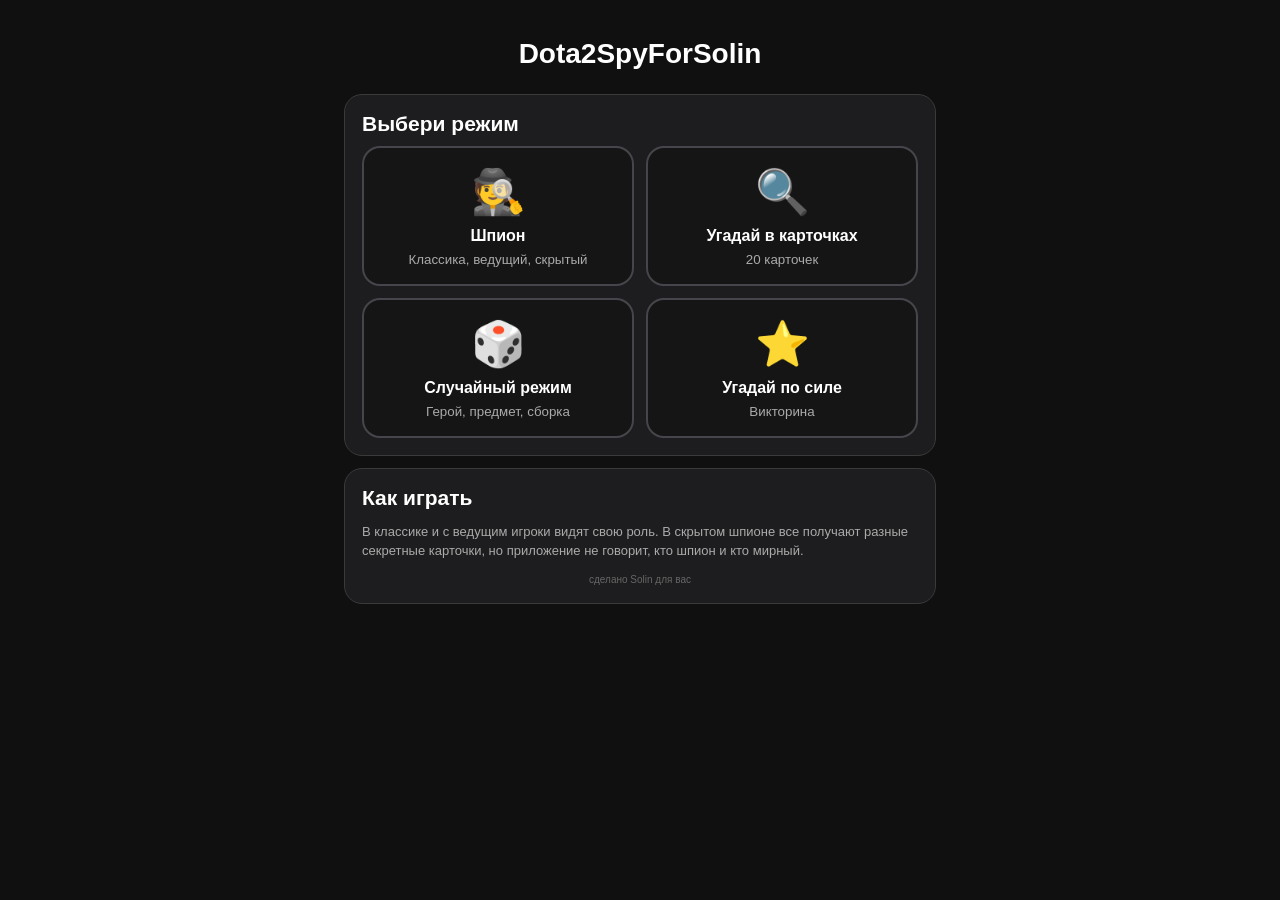
==== commit 7cdedd54: "Update index.html" ====
--- a/index.html
+++ b/index.html
@@ -5,96 +5,322 @@
 <meta name="viewport" content="width=device-width,initial-scale=1,viewport-fit=cover">
 <meta name="theme-color" content="#101010">
 <title>Dota2SpyForSolin</title>
+
 <script src="https://telegram.org/js/telegram-web-app.js"></script>
+
 <style>
 :root{
   --bg:#101010;
   --card:#1d1d1f;
   --card2:#151515;
   --line:#3a3a3a;
-  --text:#fff;
-  --muted:#aaa;
+  --text:#ffffff;
+  --muted:#aaaaaa;
   --green:#76e5a2;
   --yellow:#ffd166;
   --red:#ff7b7b;
   --blue:#7ec8ff;
 }
-*{box-sizing:border-box;-webkit-tap-highlight-color:transparent}
-body{margin:0;min-height:100vh;background:var(--bg);color:var(--text);font-family:Arial,sans-serif}
-button,input,select{font:inherit}
-button{cursor:pointer}
-.wrap{max-width:620px;margin:auto;padding:18px 14px 36px}
-h1{margin:8px 0 18px;font-size:28px}
-h2{margin:0 0 10px;font-size:21px}
-h3{margin:0 0 8px;font-size:17px}
-p{line-height:1.45}
-.card{margin:12px 0;padding:17px;background:var(--card);border:1px solid var(--line);border-radius:18px}
-.muted{color:var(--muted)}
-.small{font-size:13px}
-.hidden{display:none!important}
-.btn{width:100%;margin-top:10px;padding:15px;border:0;border-radius:14px;background:#fff;color:#111;font-weight:700}
-.alt{background:#303035;color:#fff}
-.danger{background:#a83131;color:#fff}
-.yellow{background:var(--yellow);color:#211700}
-.blue{background:var(--blue);color:#071925}
-.green{background:var(--green);color:#06180d}
-.btn:disabled{opacity:.45}
-label{display:block;margin:12px 0 6px;color:#d0d0d0;font-size:14px}
-input,select{width:100%;padding:13px;color:#fff;background:#111;border:1px solid #4a4a4a;border-radius:12px}
-.grid2{display:grid;grid-template-columns:1fr 1fr;gap:12px}
-.mode{min-height:140px;padding:15px 8px;background:var(--card2);color:#fff;border:2px solid #45454b;border-radius:18px;font-weight:700}
-.mode .ico{display:block;font-size:44px;margin-bottom:9px}
-.mode small{display:block;margin-top:7px;color:var(--muted);font-weight:400}
-.selected{border-color:var(--yellow)!important;background:#332d19!important}
-.box{margin-top:10px;padding:14px;background:var(--card2);border:1px solid #45454a;border-radius:14px}
-.player{margin:12px 0 16px;color:var(--yellow);font-size:32px;font-weight:800;text-align:center}
-.secret{width:100%;min-height:145px;margin-top:12px;padding:18px;color:#fff;background:#35353a;border:2px solid #53535a;border-radius:18px;font-size:19px;font-weight:800;line-height:1.4;user-select:none;touch-action:none}
-.peace{color:#06180d;background:var(--green);border-color:#b2ffd0}
-.spy{color:#211700;background:var(--yellow);border-color:#ffe39b}
-.timer{margin:18px 0;color:var(--green);font-size:56px;font-weight:800;text-align:center}
-.timer.finished{color:var(--red)}
-.result{padding:16px;text-align:center;background:var(--card2);border-radius:14px}
-.role{font-size:58px;text-align:center}
-.cards{display:grid;grid-template-columns:repeat(4,minmax(0,1fr));gap:6px;margin-top:8px}
+
+*{
+  box-sizing:border-box;
+  -webkit-tap-highlight-color:transparent;
+}
+
+body{
+  margin:0;
+  min-height:100vh;
+  background:var(--bg);
+  color:var(--text);
+  font-family:Arial,sans-serif;
+}
+
+button,input,select{
+  font:inherit;
+}
+
+button{
+  cursor:pointer;
+}
+
+.wrap{
+  max-width:620px;
+  margin:auto;
+  padding:18px 14px 36px;
+}
+
+h1{
+  margin:8px 0 18px;
+  font-size:28px;
+}
+
+.home-title{
+  text-align:center;
+  margin-top:20px;
+  margin-bottom:24px;
+}
+
+h2{
+  margin:0 0 10px;
+  font-size:21px;
+}
+
+h3{
+  margin:0 0 8px;
+  font-size:17px;
+}
+
+p{
+  line-height:1.45;
+}
+
+.card{
+  margin:12px 0;
+  padding:17px;
+  background:var(--card);
+  border:1px solid var(--line);
+  border-radius:18px;
+}
+
+.muted{
+  color:var(--muted);
+}
+
+.small{
+  font-size:13px;
+}
+
+.hidden{
+  display:none!important;
+}
+
+.btn{
+  width:100%;
+  margin-top:10px;
+  padding:15px;
+  border:0;
+  border-radius:14px;
+  background:#ffffff;
+  color:#111111;
+  font-weight:700;
+}
+
+.alt{
+  background:#303035;
+  color:#ffffff;
+}
+
+.danger{
+  background:#a83131;
+  color:#ffffff;
+}
+
+.yellow{
+  background:var(--yellow);
+  color:#211700;
+}
+
+.blue{
+  background:var(--blue);
+  color:#071925;
+}
+
+.green{
+  background:var(--green);
+  color:#06180d;
+}
+
+.btn:disabled{
+  opacity:.45;
+}
+
+label{
+  display:block;
+  margin:12px 0 6px;
+  color:#d0d0d0;
+  font-size:14px;
+}
+
+input,select{
+  width:100%;
+  padding:13px;
+  color:#ffffff;
+  background:#111111;
+  border:1px solid #4a4a4a;
+  border-radius:12px;
+}
+
+.grid2{
+  display:grid;
+  grid-template-columns:1fr 1fr;
+  gap:12px;
+}
+
+.mode{
+  min-height:140px;
+  padding:15px 8px;
+  background:var(--card2);
+  color:#ffffff;
+  border:2px solid #45454b;
+  border-radius:18px;
+  font-weight:700;
+}
+
+.mode .ico{
+  display:block;
+  margin-bottom:9px;
+  font-size:44px;
+}
+
+.mode small{
+  display:block;
+  margin-top:7px;
+  color:var(--muted);
+  font-weight:400;
+}
+
+.selected{
+  background:#332d19!important;
+  border-color:var(--yellow)!important;
+}
+
+.box{
+  margin-top:10px;
+  padding:14px;
+  background:var(--card2);
+  border:1px solid #45454a;
+  border-radius:14px;
+}
+
+.player{
+  margin:12px 0 16px;
+  color:var(--yellow);
+  font-size:32px;
+  font-weight:800;
+  text-align:center;
+}
+
+.secret{
+  width:100%;
+  min-height:145px;
+  margin-top:12px;
+  padding:18px;
+  color:#ffffff;
+  background:#35353a;
+  border:2px solid #53535a;
+  border-radius:18px;
+  font-size:19px;
+  font-weight:800;
+  line-height:1.4;
+  user-select:none;
+  touch-action:none;
+}
+
+.peace{
+  color:#06180d;
+  background:var(--green);
+  border-color:#b2ffd0;
+}
+
+.spy{
+  color:#211700;
+  background:var(--yellow);
+  border-color:#ffe39b;
+}
+
+.timer{
+  margin:18px 0;
+  color:var(--green);
+  font-size:56px;
+  font-weight:800;
+  text-align:center;
+}
+
+.timer.finished{
+  color:var(--red);
+}
+
+.result{
+  padding:16px;
+  text-align:center;
+  background:var(--card2);
+  border-radius:14px;
+}
+
+.role{
+  font-size:58px;
+  text-align:center;
+}
+
+.cards{
+  display:grid;
+  grid-template-columns:repeat(4,minmax(0,1fr));
+  gap:6px;
+  margin-top:8px;
+}
+
 .gcard{
   position:relative;
   min-height:88px;
   overflow:hidden;
   padding:3px;
+  color:#ffffff;
   background:linear-gradient(145deg,#29292f,#101011);
-  color:#fff;
   border:1px solid #705b2d;
   border-radius:10px;
   box-shadow:0 2px 7px rgba(0,0,0,.55),inset 0 1px 0 rgba(255,255,255,.08);
-  font-family:Arial,sans-serif;
   font-size:9px;
   font-weight:800;
   line-height:1.05;
-  letter-spacing:.05px;
   text-align:center;
-  transition:transform .12s ease,border-color .12s ease,filter .12s ease;
-}
-.gcard:active{transform:scale(.94);border-color:#ffd166;filter:brightness(1.25)}
-.gcard:not(.crossed):hover{border-color:#d7ad48}
-.pic{display:block;width:100%;height:55px;margin:0 auto;object-fit:cover;background:#252525;border:1px solid rgba(255,209,102,.25);border-radius:7px}
+}
+
+.gcard:active{
+  transform:scale(.95);
+  border-color:var(--yellow);
+}
+
+.pic{
+  display:block;
+  width:100%;
+  height:55px;
+  margin:auto;
+  object-fit:cover;
+  background:#252525;
+  border:1px solid rgba(255,209,102,.25);
+  border-radius:7px;
+}
+
 .gcard span{
   position:absolute;
   right:2px;
   bottom:2px;
   left:2px;
+  display:flex;
   min-height:22px;
-  display:flex;
   align-items:center;
   justify-content:center;
   padding:2px;
   overflow:hidden;
   background:linear-gradient(transparent,rgba(0,0,0,.95) 38%);
   border-radius:0 0 7px 7px;
-  text-shadow:0 1px 3px #000;
-}
-.item .pic{object-fit:contain;padding:4px;background:radial-gradient(circle,#34323a,#101010)}
-.gcard.crossed{opacity:.38;border-color:#c54c4c;filter:grayscale(.6)}
-.gcard.crossed:before,.gcard.crossed:after{
+  text-shadow:0 1px 3px #000000;
+}
+
+.item .pic{
+  padding:4px;
+  object-fit:contain;
+  background:radial-gradient(circle,#34323a,#101010);
+}
+
+.gcard.crossed{
+  opacity:.38;
+  border-color:#c54c4c;
+  filter:grayscale(.6);
+}
+
+.gcard.crossed:before,
+.gcard.crossed:after{
   position:absolute;
   z-index:3;
   top:50%;
@@ -107,26 +333,130 @@
   border-radius:99px;
   box-shadow:0 0 7px rgba(255,70,70,.9);
 }
-.gcard.crossed:before{transform:rotate(35deg)}
-.gcard.crossed:after{transform:rotate(-35deg)}
-.status{margin:12px 0;padding:12px;color:#d8ecff;background:#112635;border:1px solid #28516b;border-radius:13px;text-align:center}
+
+.gcard.crossed:before{
+  transform:rotate(35deg);
+}
+
+.gcard.crossed:after{
+  transform:rotate(-35deg);
+}
+
+.status{
+  margin:12px 0;
+  padding:12px;
+  color:#d8ecff;
+  background:#112635;
+  border:1px solid #28516b;
+  border-radius:13px;
+  text-align:center;
+}
+
 .preview{
   display:block;
   width:150px;
   height:100px;
   margin:12px auto;
   object-fit:cover;
-  background:#111;
+  background:#111111;
   border:1px solid #705b2d;
   border-radius:12px;
   box-shadow:0 3px 12px rgba(0,0,0,.55);
 }
-.preview.item{padding:12px;object-fit:contain;background:radial-gradient(circle,#34323a,#101010)}
-.err{margin:20px;padding:16px;background:#3b1717;border:1px solid #f07a7a;border-radius:15px}
-.tiny-note{margin-top:8px;color:#666;font-size:10px;line-height:1.2;text-align:center}
-.choice-row{display:grid;grid-template-columns:1fr 1fr;gap:10px;margin-top:10px}
-.choice-btn{padding:14px;border:0;border-radius:13px;background:#2a2a2f;color:#fff;font-weight:800}
-.choice-btn.active{background:#403515;color:#ffd166}
+
+.preview.item{
+  padding:12px;
+  object-fit:contain;
+  background:radial-gradient(circle,#34323a,#101010);
+}
+
+.build-items{
+  display:grid;
+  grid-template-columns:repeat(3,1fr);
+  gap:8px;
+  margin-top:14px;
+}
+
+.build-item{
+  padding:7px 4px;
+  background:#111111;
+  border:1px solid #5a4720;
+  border-radius:11px;
+  font-size:10px;
+  font-weight:700;
+  text-align:center;
+}
+
+.build-item img{
+  display:block;
+  width:54px;
+  height:54px;
+  margin:0 auto 5px;
+  padding:3px;
+  object-fit:contain;
+  background:radial-gradient(circle,#34323a,#101010);
+  border-radius:7px;
+}
+
+.err{
+  margin:20px;
+  padding:16px;
+  background:#3b1717;
+  border:1px solid #f07a7a;
+  border-radius:15px;
+}
+
+.tiny-note{
+  margin-top:8px;
+  color:#666666;
+  font-size:10px;
+  line-height:1.2;
+  text-align:center;
+}
+
+.choice-row{
+  display:grid;
+  grid-template-columns:1fr 1fr;
+  gap:10px;
+  margin-top:10px;
+}
+
+.choice-btn{
+  padding:14px;
+  color:#ffffff;
+  background:#2a2a2f;
+  border:0;
+  border-radius:13px;
+  font-weight:800;
+}
+
+.choice-btn.active{
+  color:var(--yellow);
+  background:#403515;
+}
+
+.quiz-answer{
+  min-height:115px;
+  padding:14px 8px;
+  color:#ffffff;
+  background:var(--card2);
+  border:2px solid #45454b;
+  border-radius:18px;
+  font-weight:800;
+}
+
+.quiz-answer.good{
+  color:#06180d;
+  background:var(--green);
+  border-color:#b2ffd0;
+}
+
+.quiz-answer.bad{
+  color:#ffffff;
+  background:#8b2727;
+  border-color:#ff7b7b;
+}
+
 @media(max-width:360px){
   .cards{gap:4px}
   .gcard{min-height:78px;padding:2px;font-size:8px}
@@ -135,146 +465,140 @@
 }
 </style>
 </head>
+
 <body>
 <div id="app"></div>
+
 <script>
 var app=document.getElementById('app');
 
-window.addEventListener('error',function(e){
-  app.innerHTML=
-    '<div class="err">' +
-    '<h2>Ошибка запуска</h2>' +
-    '<p>'+String(e.message||'Неизвестная ошибка')+'</p>' +
-    '<p>Строка: '+String(e.lineno||'?')+'</p>' +
-    '</div>';
-});
-
 var heroes=[
-{name:"Abaddon",slug:"abaddon",attr:"Strength"},
-{name:"Alchemist",slug:"alchemist",attr:"Strength"},
-{name:"Ancient Apparition",slug:"ancient_apparition",attr:"Intelligence"},
-{name:"Anti-Mage",slug:"antimage",attr:"Agility"},
-{name:"Arc Warden",slug:"arc_warden",attr:"Universal"},
-{name:"Axe",slug:"axe",attr:"Strength"},
-{name:"Bane",slug:"bane",attr:"Intelligence"},
-{name:"Batrider",slug:"batrider",attr:"Universal"},
-{name:"Beastmaster",slug:"beastmaster",attr:"Strength"},
-{name:"Bloodseeker",slug:"bloodseeker",attr:"Agility"},
-{name:"Bounty Hunter",slug:"bounty_hunter",attr:"Universal"},
-{name:"Brewmaster",slug:"brewmaster",attr:"Strength"},
-{name:"Bristleback",slug:"bristleback",attr:"Strength"},
-{name:"Broodmother",slug:"broodmother",attr:"Agility"},
-{name:"Centaur Warrunner",slug:"centaur",attr:"Strength"},
-{name:"Chaos Knight",slug:"chaos_knight",attr:"Strength"},
-{name:"Chen",slug:"chen",attr:"Universal"},
-{name:"Clinkz",slug:"clinkz",attr:"Agility"},
-{name:"Clockwerk",slug:"rattletrap",attr:"Strength"},
-{name:"Crystal Maiden",slug:"crystal_maiden",attr:"Intelligence"},
-{name:"Dark Seer",slug:"dark_seer",attr:"Universal"},
-{name:"Dark Willow",slug:"dark_willow",attr:"Intelligence"},
-{name:"Dawnbreaker",slug:"dawnbreaker",attr:"Strength"},
-{name:"Dazzle",slug:"dazzle",attr:"Universal"},
-{name:"Death Prophet",slug:"death_prophet",attr:"Intelligence"},
-{name:"Disruptor",slug:"disruptor",attr:"Intelligence"},
-{name:"Doom",slug:"doom_bringer",attr:"Strength"},
-{name:"Dragon Knight",slug:"dragon_knight",attr:"Strength"},
-{name:"Drow Ranger",slug:"drow_ranger",attr:"Agility"},
-{name:"Earth Spirit",slug:"earth_spirit",attr:"Universal"},
-{name:"Earthshaker",slug:"earthshaker",attr:"Strength"},
-{name:"Elder Titan",slug:"elder_titan",attr:"Strength"},
-{name:"Ember Spirit",slug:"ember_spirit",attr:"Agility"},
-{name:"Enchantress",slug:"enchantress",attr:"Universal"},
-{name:"Enigma",slug:"enigma",attr:"Universal"},
-{name:"Faceless Void",slug:"faceless_void",attr:"Agility"},
-{name:"Grimstroke",slug:"grimstroke",attr:"Intelligence"},
-{name:"Gyrocopter",slug:"gyrocopter",attr:"Universal"},
-{name:"Hoodwink",slug:"hoodwink",attr:"Universal"},
-{name:"Huskar",slug:"huskar",attr:"Strength"},
-{name:"Invoker",slug:"invoker",attr:"Universal"},
-{name:"Io",slug:"wisp",attr:"Universal"},
-{name:"Jakiro",slug:"jakiro",attr:"Intelligence"},
-{name:"Juggernaut",slug:"juggernaut",attr:"Agility"},
-{name:"Keeper of the Light",slug:"keeper_of_the_light",attr:"Intelligence"},
-{name:"Kunkka",slug:"kunkka",attr:"Strength"},
-{name:"Legion Commander",slug:"legion_commander",attr:"Strength"},
-{name:"Leshrac",slug:"leshrac",attr:"Intelligence"},
-{name:"Lich",slug:"lich",attr:"Intelligence"},
-{name:"Lifestealer",slug:"life_stealer",attr:"Strength"},
-{name:"Lina",slug:"lina",attr:"Intelligence"},
-{name:"Lion",slug:"lion",attr:"Intelligence"},
-{name:"Lone Druid",slug:"lone_druid",attr:"Universal"},
-{name:"Luna",slug:"luna",attr:"Agility"},
-{name:"Lycan",slug:"lycan",attr:"Universal"},
-{name:"Magnus",slug:"magnataur",attr:"Strength"},
-{name:"Marci",slug:"marci",attr:"Universal"},
-{name:"Mars",slug:"mars",attr:"Strength"},
-{name:"Medusa",slug:"medusa",attr:"Agility"},
-{name:"Meepo",slug:"meepo",attr:"Universal"},
-{name:"Mirana",slug:"mirana",attr:"Universal"},
-{name:"Monkey King",slug:"monkey_king",attr:"Universal"},
-{name:"Morphling",slug:"morphling",attr:"Agility"},
-{name:"Muerta",slug:"muerta",attr:"Agility"},
-{name:"Naga Siren",slug:"naga_siren",attr:"Agility"},
-{name:"Nature's Prophet",slug:"furion",attr:"Universal"},
-{name:"Necrophos",slug:"necrolyte",attr:"Intelligence"},
-{name:"Night Stalker",slug:"night_stalker",attr:"Strength"},
-{name:"Nyx Assassin",slug:"nyx_assassin",attr:"Universal"},
-{name:"Ogre Magi",slug:"ogre_magi",attr:"Universal"},
-{name:"Omniknight",slug:"omniknight",attr:"Strength"},
-{name:"Oracle",slug:"oracle",attr:"Universal"},
-{name:"Outworld Destroyer",slug:"obsidian_destroyer",attr:"Intelligence"},
-{name:"Pangolier",slug:"pangolier",attr:"Universal"},
-{name:"Phantom Assassin",slug:"phantom_assassin",attr:"Agility"},
-{name:"Phantom Lancer",slug:"phantom_lancer",attr:"Agility"},
-{name:"Phoenix",slug:"phoenix",attr:"Universal"},
-{name:"Primal Beast",slug:"primal_beast",attr:"Strength"},
-{name:"Puck",slug:"puck",attr:"Intelligence"},
-{name:"Pudge",slug:"pudge",attr:"Strength"},
-{name:"Pugna",slug:"pugna",attr:"Intelligence"},
-{name:"Queen of Pain",slug:"queenofpain",attr:"Intelligence"},
-{name:"Razor",slug:"razor",attr:"Universal"},
-{name:"Riki",slug:"riki",attr:"Agility"},
-{name:"Rubick",slug:"rubick",attr:"Universal"},
-{name:"Sand King",slug:"sand_king",attr:"Universal"},
-{name:"Shadow Demon",slug:"shadow_demon",attr:"Universal"},
-{name:"Shadow Fiend",slug:"nevermore",attr:"Agility"},
-{name:"Shadow Shaman",slug:"shadow_shaman",attr:"Intelligence"},
-{name:"Silencer",slug:"silencer",attr:"Universal"},
-{name:"Skywrath Mage",slug:"skywrath_mage",attr:"Intelligence"},
-{name:"Slardar",slug:"slardar",attr:"Strength"},
-{name:"Slark",slug:"slark",attr:"Agility"},
-{name:"Snapfire",slug:"snapfire",attr:"Universal"},
-{name:"Sniper",slug:"sniper",attr:"Agility"},
-{name:"Spectre",slug:"spectre",attr:"Agility"},
-{name:"Spirit Breaker",slug:"spirit_breaker",attr:"Strength"},
-{name:"Storm Spirit",slug:"storm_spirit",attr:"Intelligence"},
-{name:"Sven",slug:"sven",attr:"Strength"},
-{name:"Techies",slug:"techies",attr:"Universal"},
-{name:"Templar Assassin",slug:"templar_assassin",attr:"Agility"},
-{name:"Terrorblade",slug:"terrorblade",attr:"Agility"},
-{name:"Tidehunter",slug:"tidehunter",attr:"Strength"},
-{name:"Timbersaw",slug:"shredder",attr:"Universal"},
-{name:"Tinker",slug:"tinker",attr:"Intelligence"},
-{name:"Tiny",slug:"tiny",attr:"Strength"},
-{name:"Treant Protector",slug:"treant",attr:"Strength"},
-{name:"Troll Warlord",slug:"troll_warlord",attr:"Agility"},
-{name:"Tusk",slug:"tusk",attr:"Strength"},
-{name:"Underlord",slug:"abyssal_underlord",attr:"Strength"},
-{name:"Undying",slug:"undying",attr:"Strength"},
-{name:"Ursa",slug:"ursa",attr:"Agility"},
-{name:"Vengeful Spirit",slug:"vengefulspirit",attr:"Agility"},
-{name:"Venomancer",slug:"venomancer",attr:"Universal"},
-{name:"Viper",slug:"viper",attr:"Agility"},
-{name:"Visage",slug:"visage",attr:"Universal"},
-{name:"Void Spirit",slug:"void_spirit",attr:"Universal"},
-{name:"Warlock",slug:"warlock",attr:"Universal"},
-{name:"Weaver",slug:"weaver",attr:"Agility"},
-{name:"Windranger",slug:"windrunner",attr:"Universal"},
-{name:"Winter Wyvern",slug:"winter_wyvern",attr:"Universal"},
-{name:"Witch Doctor",slug:"witch_doctor",attr:"Intelligence"},
-{name:"Wraith King",slug:"skeleton_king",attr:"Strength"},
-{name:"Zeus",slug:"zuus",attr:"Intelligence"},
-{name:"Kez",slug:"kez",attr:"Universal"}
+{name:"Abaddon",slug:"abaddon",attr:"Сила"},
+{name:"Alchemist",slug:"alchemist",attr:"Сила"},
+{name:"Ancient Apparition",slug:"ancient_apparition",attr:"Интеллект"},
+{name:"Anti-Mage",slug:"antimage",attr:"Ловкость"},
+{name:"Arc Warden",slug:"arc_warden",attr:"Универсальный"},
+{name:"Axe",slug:"axe",attr:"Сила"},
+{name:"Bane",slug:"bane",attr:"Интеллект"},
+{name:"Batrider",slug:"batrider",attr:"Универсальный"},
+{name:"Beastmaster",slug:"beastmaster",attr:"Сила"},
+{name:"Bloodseeker",slug:"bloodseeker",attr:"Ловкость"},
+{name:"Bounty Hunter",slug:"bounty_hunter",attr:"Универсальный"},
+{name:"Brewmaster",slug:"brewmaster",attr:"Сила"},
+{name:"Bristleback",slug:"bristleback",attr:"Сила"},
+{name:"Broodmother",slug:"broodmother",attr:"Ловкость"},
+{name:"Centaur Warrunner",slug:"centaur",attr:"Сила"},
+{name:"Chaos Knight",slug:"chaos_knight",attr:"Сила"},
+{name:"Chen",slug:"chen",attr:"Универсальный"},
+{name:"Clinkz",slug:"clinkz",attr:"Ловкость"},
+{name:"Clockwerk",slug:"rattletrap",attr:"Сила"},
+{name:"Crystal Maiden",slug:"crystal_maiden",attr:"Интеллект"},
+{name:"Dark Seer",slug:"dark_seer",attr:"Универсальный"},
+{name:"Dark Willow",slug:"dark_willow",attr:"Интеллект"},
+{name:"Dawnbreaker",slug:"dawnbreaker",attr:"Сила"},
+{name:"Dazzle",slug:"dazzle",attr:"Универсальный"},
+{name:"Death Prophet",slug:"death_prophet",attr:"Интеллект"},
+{name:"Disruptor",slug:"disruptor",attr:"Интеллект"},
+{name:"Doom",slug:"doom_bringer",attr:"Сила"},
+{name:"Dragon Knight",slug:"dragon_knight",attr:"Сила"},
+{name:"Drow Ranger",slug:"drow_ranger",attr:"Ловкость"},
+{name:"Earth Spirit",slug:"earth_spirit",attr:"Универсальный"},
+{name:"Earthshaker",slug:"earthshaker",attr:"Сила"},
+{name:"Elder Titan",slug:"elder_titan",attr:"Сила"},
+{name:"Ember Spirit",slug:"ember_spirit",attr:"Ловкость"},
+{name:"Enchantress",slug:"enchantress",attr:"Универсальный"},
+{name:"Enigma",slug:"enigma",attr:"Универсальный"},
+{name:"Faceless Void",slug:"faceless_void",attr:"Ловкость"},
+{name:"Grimstroke",slug:"grimstroke",attr:"Интеллект"},
+{name:"Gyrocopter",slug:"gyrocopter",attr:"Универсальный"},
+{name:"Hoodwink",slug:"hoodwink",attr:"Универсальный"},
+{name:"Huskar",slug:"huskar",attr:"Сила"},
+{name:"Invoker",slug:"invoker",attr:"Универсальный"},
+{name:"Io",slug:"wisp",attr:"Универсальный"},
+{name:"Jakiro",slug:"jakiro",attr:"Интеллект"},
+{name:"Juggernaut",slug:"juggernaut",attr:"Ловкость"},
+{name:"Keeper of the Light",slug:"keeper_of_the_light",attr:"Интеллект"},
+{name:"Kez",slug:"kez",attr:"Универсальный"},
+{name:"Kunkka",slug:"kunkka",attr:"Сила"},
+{name:"Legion Commander",slug:"legion_commander",attr:"Сила"},
+{name:"Leshrac",slug:"leshrac",attr:"Интеллект"},
+{name:"Lich",slug:"lich",attr:"Интеллект"},
+{name:"Lifestealer",slug:"life_stealer",attr:"Сила"},
+{name:"Lina",slug:"lina",attr:"Интеллект"},
+{name:"Lion",slug:"lion",attr:"Интеллект"},
+{name:"Lone Druid",slug:"lone_druid",attr:"Универсальный"},
+{name:"Luna",slug:"luna",attr:"Ловкость"},
+{name:"Lycan",slug:"lycan",attr:"Универсальный"},
+{name:"Magnus",slug:"magnataur",attr:"Сила"},
+{name:"Marci",slug:"marci",attr:"Универсальный"},
+{name:"Mars",slug:"mars",attr:"Сила"},
+{name:"Medusa",slug:"medusa",attr:"Ловкость"},
+{name:"Meepo",slug:"meepo",attr:"Универсальный"},
+{name:"Mirana",slug:"mirana",attr:"Универсальный"},
+{name:"Monkey King",slug:"monkey_king",attr:"Универсальный"},
+{name:"Morphling",slug:"morphling",attr:"Ловкость"},
+{name:"Muerta",slug:"muerta",attr:"Ловкость"},
+{name:"Naga Siren",slug:"naga_siren",attr:"Ловкость"},
+{name:"Nature's Prophet",slug:"furion",attr:"Универсальный"},
+{name:"Necrophos",slug:"necrolyte",attr:"Интеллект"},
+{name:"Night Stalker",slug:"night_stalker",attr:"Сила"},
+{name:"Nyx Assassin",slug:"nyx_assassin",attr:"Универсальный"},
+{name:"Ogre Magi",slug:"ogre_magi",attr:"Универсальный"},
+{name:"Omniknight",slug:"omniknight",attr:"Сила"},
+{name:"Oracle",slug:"oracle",attr:"Универсальный"},
+{name:"Outworld Destroyer",slug:"obsidian_destroyer",attr:"Интеллект"},
+{name:"Pangolier",slug:"pangolier",attr:"Универсальный"},
+{name:"Phantom Assassin",slug:"phantom_assassin",attr:"Ловкость"},
+{name:"Phantom Lancer",slug:"phantom_lancer",attr:"Ловкость"},
+{name:"Phoenix",slug:"phoenix",attr:"Универсальный"},
+{name:"Primal Beast",slug:"primal_beast",attr:"Сила"},
+{name:"Puck",slug:"puck",attr:"Интеллект"},
+{name:"Pudge",slug:"pudge",attr:"Сила"},
+{name:"Pugna",slug:"pugna",attr:"Интеллект"},
+{name:"Queen of Pain",slug:"queenofpain",attr:"Интеллект"},
+{name:"Razor",slug:"razor",attr:"Универсальный"},
+{name:"Riki",slug:"riki",attr:"Ловкость"},
+{name:"Ringmaster",slug:"ringmaster",attr:"Интеллект"},
+{name:"Rubick",slug:"rubick",attr:"Универсальный"},
+{name:"Sand King",slug:"sand_king",attr:"Универсальный"},
+{name:"Shadow Demon",slug:"shadow_demon",attr:"Универсальный"},
+{name:"Shadow Fiend",slug:"nevermore",attr:"Ловкость"},
+{name:"Shadow Shaman",slug:"shadow_shaman",attr:"Интеллект"},
+{name:"Silencer",slug:"silencer",attr:"Универсальный"},
+{name:"Skywrath Mage",slug:"skywrath_mage",attr:"Интеллект"},
+{name:"Slardar",slug:"slardar",attr:"Сила"},
+{name:"Slark",slug:"slark",attr:"Ловкость"},
+{name:"Snapfire",slug:"snapfire",attr:"Универсальный"},
+{name:"Sniper",slug:"sniper",attr:"Ловкость"},
+{name:"Spectre",slug:"spectre",attr:"Ловкость"},
+{name:"Spirit Breaker",slug:"spirit_breaker",attr:"Сила"},
+{name:"Storm Spirit",slug:"storm_spirit",attr:"Интеллект"},
+{name:"Sven",slug:"sven",attr:"Сила"},
+{name:"Techies",slug:"techies",attr:"Универсальный"},
+{name:"Templar Assassin",slug:"templar_assassin",attr:"Ловкость"},
+{name:"Terrorblade",slug:"terrorblade",attr:"Ловкость"},
+{name:"Tidehunter",slug:"tidehunter",attr:"Сила"},
+{name:"Timbersaw",slug:"shredder",attr:"Универсальный"},
+{name:"Tinker",slug:"tinker",attr:"Интеллект"},
+{name:"Tiny",slug:"tiny",attr:"Сила"},
+{name:"Treant Protector",slug:"treant",attr:"Сила"},
+{name:"Troll Warlord",slug:"troll_warlord",attr:"Ловкость"},
+{name:"Tusk",slug:"tusk",attr:"Сила"},
+{name:"Underlord",slug:"abyssal_underlord",attr:"Сила"},
+{name:"Undying",slug:"undying",attr:"Сила"},
+{name:"Ursa",slug:"ursa",attr:"Ловкость"},
+{name:"Vengeful Spirit",slug:"vengefulspirit",attr:"Ловкость"},
+{name:"Venomancer",slug:"venomancer",attr:"Универсальный"},
+{name:"Viper",slug:"viper",attr:"Ловкость"},
+{name:"Visage",slug:"visage",attr:"Универсальный"},
+{name:"Void Spirit",slug:"void_spirit",attr:"Универсальный"},
+{name:"Warlock",slug:"warlock",attr:"Универсальный"},
+{name:"Weaver",slug:"weaver",attr:"Ловкость"},
+{name:"Windranger",slug:"windrunner",attr:"Универсальный"},
+{name:"Winter Wyvern",slug:"winter_wyvern",attr:"Универсальный"},
+{name:"Witch Doctor",slug:"witch_doctor",attr:"Интеллект"},
+{name:"Wraith King",slug:"skeleton_king",attr:"Сила"},
+{name:"Zeus",slug:"zuus",attr:"Интеллект"}
 ];
 
 var items=[
@@ -334,482 +658,872 @@
 {name:"Witch Blade",slug:"witch_blade"}
 ];
 
-var heroHints = [
-["Сильный инициатор, ближний бой, любит врываться", "Strength"],
-["Быстрый керри, дальний бой, любит урон с руки", "Agility"],
-["Маг с контролем, дальний бой, сильные заклинания", "Intelligence"],
-["Гибкий герой, полезен в любой роли", "Universal"]
-];
-
 var spyGame=null;
 var guessGame=null;
 var timerId=null;
-var spyType='heroes';
-var spyMode='hidden';
-var timerMode='withTime';
-
-function esc(v){return String(v).replace(/&/g,'&amp;').replace(/</g,'&lt;').replace(/>/g,'&gt;').replace(/"/g,'&quot;').replace(/'/g,'&#039;');}
-function rnd(a){return a[Math.floor(Math.random()*a.length)];}
-function mix(a){var b=a.slice();for(var i=b.length-1;i>0;i--){var j=Math.floor(Math.random()*(i+1));var t=b[i];b[i]=b[j];b[j]=t;}return b;}
-function img(o,t){return 'https://cdn.cloudflare.steamstatic.com/apps/dota2/images/dota_react/'+(t==='heroes'?'heroes/':'items/')+o.slug+'.png';}
-function buzz(){try{if(window.Telegram&&Telegram.WebApp){Telegram.WebApp.HapticFeedback.impactOccurred('medium');}}catch(e){}}
-function setTG(){try{if(window.Telegram&&Telegram.WebApp){Telegram.WebApp.ready();Telegram.WebApp.expand();}}catch(e){}}
-setTG();
+var spyType="heroes";
+var spyMode="classic";
+var timerMode="withTime";
+
+function esc(v){
+  return String(v)
+    .replace(/&/g,"&amp;")
+    .replace(/</g,"&lt;")
+    .replace(/>/g,"&gt;")
+    .replace(/"/g,"&quot;")
+    .replace(/'/g,"&#039;");
+}
+
+function rnd(a){
+  return a[Math.floor(Math.random()*a.length)];
+}
+
+function mix(a){
+  var b=a.slice();
+  for(var i=b.length-1;i>0;i--){
+    var j=Math.floor(Math.random()*(i+1));
+    var t=b[i];
+    b[i]=b[j];
+    b[j]=t;
+  }
+  return b;
+}
+
+function img(o,t){
+  return "https://cdn.cloudflare.steamstatic.com/apps/dota2/images/dota_react/"+
+    (t==="heroes"?"heroes/":"items/")+
+    o.slug+
+    ".png";
+}
+
+function fmt(s){
+  return String(Math.floor(s/60)).padStart(2,"0")+":"+
+    String(s%60).padStart(2,"0");
+}
+
+function buzz(){
+  try{
+    if(window.Telegram&&Telegram.WebApp){
+      Telegram.WebApp.HapticFeedback.impactOccurred("medium");
+    }
+  }catch(e){}
+}
+
+function setupTelegram(){
+  try{
+    if(window.Telegram&&Telegram.WebApp){
+      Telegram.WebApp.ready();
+      Telegram.WebApp.expand();
+    }
+  }catch(e){}
+}
+
+setupTelegram();
 
 function home(){
   clearInterval(timerId);
+
   app.innerHTML=
     '<div class="wrap">'+
-    '<h1>🕵️ Dota2SpyForSolin</h1>'+
-    '<div class="card">'+
-    '<h2>Выбери режим</h2>'+
-    '<div class="grid2">'+
-    '<button id="sp" class="mode"><span class="ico">🕵️</span>Шпион<small>Скрытая роль</small></button>'+
-    '<button id="gu" class="mode"><span class="ico">🔍</span>Угадай в карточках<small>20 карточек</small></button>'+
-    '<button id="rn" class="mode"><span class="ico">🎲</span>Случайный режим<small>Герой / предмет / оба</small></button>'+
-    '<button id="sr" class="mode"><span class="ico">⭐</span>Угадай по силе<small>Викторина</small></button>'+
-    '</div>'+
-    '</div>'+
-    '<div class="card">'+
-    '<h2>Как играть</h2>'+
-    '<p class="muted small">В шпионе роли скрыты до конца. В угадайке по карточкам каждый выбирает свою секретную карточку из общего пула. В режиме по силе надо угадать главный атрибут героя.</p>'+
-    '<div class="tiny-note">сделано Solin для вас</div>'+
-    '</div>'+
+      '<h1 class="home-title">Dota2SpyForSolin</h1>'+
+      '<div class="card">'+
+        '<h2>Выбери режим</h2>'+
+        '<div class="grid2">'+
+          '<button id="sp" class="mode"><span class="ico">🕵️</span>Шпион<small>Классика, ведущий, скрытый</small></button>'+
+          '<button id="gu" class="mode"><span class="ico">🔍</span>Угадай в карточках<small>20 карточек</small></button>'+
+          '<button id="rn" class="mode"><span class="ico">🎲</span>Случайный режим<small>Герой, предмет, сборка</small></button>'+
+          '<button id="sr" class="mode"><span class="ico">⭐</span>Угадай по силе<small>Викторина</small></button>'+
+        '</div>'+
+      '</div>'+
+      '<div class="card">'+
+        '<h2>Как играть</h2>'+
+        '<p class="muted small">В классике и с ведущим игроки видят свою роль. В скрытом шпионе все получают разные секретные карточки, но приложение не говорит, кто шпион и кто мирный.</p>'+
+        '<div class="tiny-note">сделано Solin для вас</div>'+
+      '</div>'+
     '</div>';
-  document.getElementById('sp').onclick=spySettings;
-  document.getElementById('gu').onclick=guessType;
-  document.getElementById('rn').onclick=randomMenu;
-  document.getElementById('sr').onclick=strengthQuiz;
+
+  document.getElementById("sp").onclick=spySettings;
+  document.getElementById("gu").onclick=guessType;
+  document.getElementById("rn").onclick=randomMenu;
+  document.getElementById("sr").onclick=strengthQuiz;
 }
 
 function spySettings(){
   app.innerHTML=
     '<div class="wrap">'+
-    '<h1>🕵️ Dota2SpyForSolin</h1>'+
-    '<div class="card">'+
-    '<h2>Настройки шпиона</h2>'+
-    '<div class="grid2">'+
-    '<button id="h" class="mode"><span class="ico">🦸</span>Герои<small>Все герои Dota 2</small></button>'+
-    '<button id="it" class="mode"><span class="ico">🗡️</span>Предметы<small>Секретный пул</small></button>'+
-    '</div>'+
-    '<label>Режим игры</label>'+
-    '<select id="m"><option value="hidden">🔒 Скрытый шпион</option><option value="host">🎙️ С ведущим</option></select>'+
-    '<label>Таймер</label>'+
-    '<select id="tm"><option value="withTime">⏱️ С временем</option><option value="withoutTime">♾️ Без времени</option></select>'+
-    '<label>Количество игроков</label>'+
-    '<input id="p" type="number" min="3" max="20" value="5">'+
-    '<label>Количество шпионов</label>'+
-    '<input id="s" type="number" min="1" max="5" value="1">'+
-    '<div id="mb"><label>Время в минутах</label><input id="min" type="number" min="1" max="60" value="8"></div>'+
-    '<div id="host"></div>'+
-    '<button id="start" class="btn">🎮 Начать раздачу ролей</button>'+
-    '<button id="back" class="btn alt">← В главное меню</button>'+
-    '</div></div>';
-  document.getElementById('h').onclick=function(){spyType='heroes';spySettings();};
-  document.getElementById('it').onclick=function(){spyType='items';spySettings();};
-  document.getElementById('m').value=spyMode;
-  document.getElementById('tm').value=timerMode;
-  document.getElementById('m').onchange=function(){spyMode=this.value;updateSpy();};
-  document.getElementById('tm').onchange=function(){timerMode=this.value;updateSpy();};
-  document.getElementById('start').onclick=startSpy;
-  document.getElementById('back').onclick=home;
+      '<h1>Шпион</h1>'+
+      '<div class="card">'+
+        '<h2>Настройки</h2>'+
+        '<div class="grid2">'+
+          '<button id="h" class="mode"><span class="ico">🦸</span>Герои<small>Полный пул</small></button>'+
+          '<button id="it" class="mode"><span class="ico">🗡️</span>Предметы<small>Секретный пул</small></button>'+
+        '</div>'+
+        '<label>Режим игры</label>'+
+        '<select id="m">'+
+          '<option value="classic">🕵️ Классика</option>'+
+          '<option value="host">🎙️ С ведущим</option>'+
+          '<option value="hidden">🔒 Скрытый шпион</option>'+
+        '</select>'+
+        '<label>Таймер</label>'+
+        '<select id="tm">'+
+          '<option value="withTime">⏱️ С временем</option>'+
+          '<option value="withoutTime">♾️ Без времени</option>'+
+        '</select>'+
+        '<label>Количество игроков</label>'+
+        '<input id="p" type="number" min="3" max="20" value="5">'+
+        '<label>Количество шпионов</label>'+
+        '<input id="s" type="number" min="1" max="5" value="1">'+
+        '<div id="mb">'+
+          '<label>Время в минутах</label>'+
+          '<input id="min" type="number" min="1" max="60" value="8">'+
+        '</div>'+
+        '<div id="host"></div>'+
+        '<button id="start" class="btn">🎮 Начать раздачу ролей</button>'+
+        '<button id="back" class="btn alt">← В главное меню</button>'+
+      '</div>'+
+    '</div>';
+
+  document.getElementById("h").onclick=function(){
+    spyType="heroes";
+    spySettings();
+  };
+
+  document.getElementById("it").onclick=function(){
+    spyType="items";
+    spySettings();
+  };
+
+  document.getElementById("m").value=spyMode;
+  document.getElementById("tm").value=timerMode;
+
+  document.getElementById("m").onchange=function(){
+    spyMode=this.value;
+    updateSpy();
+  };
+
+  document.getElementById("tm").onchange=function(){
+    timerMode=this.value;
+    updateSpy();
+  };
+
+  document.getElementById("start").onclick=startSpy;
+  document.getElementById("back").onclick=home;
+
   updateSpy();
 }
 
 function updateSpy(){
-  document.getElementById(spyType==='heroes'?'h':'it').classList.add('selected');
-  document.getElementById('mb').classList.toggle('hidden',timerMode==='withoutTime');
-  var d=document.getElementById('host');
-  if(spyMode!=='host'){d.innerHTML='';return;}
-  if(spyType==='heroes'){
-    var opts=heroes.map(function(x){return '<option>'+esc(x.name)+'</option>';}).join('');
-    d.innerHTML=
+  document.getElementById(spyType==="heroes"?"h":"it").classList.add("selected");
+
+  document.getElementById("mb").classList.toggle(
+    "hidden",
+    timerMode==="withoutTime"
+  );
+
+  var host=document.getElementById("host");
+
+  if(spyMode!=="host"){
+    host.innerHTML="";
+    return;
+  }
+
+  if(spyType==="heroes"){
+    var heroOptions=heroes.map(function(hero){
+      return '<option value="'+esc(hero.name)+'">'+esc(hero.name)+'</option>';
+    }).join("");
+
+    host.innerHTML=
       '<div class="box">'+
-      '<h3>Выбор ведущего</h3>'+
-      '<label>Герой мирных</label><select id="ph">'+opts+'</select>'+
-      '<label>Герой шпионов</label><select id="sh">'+opts+'</select>'+
-      '<label>Локация</label><select id="lo">'+['Таверна','Рошанова яма','Мид-лейн','Лес Radiant','Лес Dire','Фонтан Radiant','Фонтан Dire','Секретный магазин','Лагерь Древних'].map(function(x){return '<option>'+esc(x)+'</option>';}).join('')+'</select>'+
+        '<h3>Настройки ведущего</h3>'+
+        '<label>Карточка мирных</label>'+
+        '<select id="ph">'+heroOptions+'</select>'+
+        '<label>Карточка шпионов</label>'+
+        '<select id="sh">'+heroOptions+'</select>'+
+        '<label>Локация</label>'+
+        '<select id="lo">'+
+          '<option>Таверна</option>'+
+          '<option>Рошанова яма</option>'+
+          '<option>Мид-лейн</option>'+
+          '<option>Лес Radiant</option>'+
+          '<option>Лес Dire</option>'+
+          '<option>Фонтан Radiant</option>'+
+          '<option>Фонтан Dire</option>'+
+          '<option>Секретный магазин</option>'+
+          '<option>Лагерь древних крипов</option>'+
+        '</select>'+
       '</div>';
   }else{
-    var opts2=items.map(function(x){return '<option value="'+x.slug+'">'+esc(x.name)+'</option>';}).join('');
-    d.innerHTML=
+    var itemOptions=items.map(function(item){
+      return '<option value="'+esc(item.slug)+'">'+esc(item.name)+'</option>';
+    }).join("");
+
+    host.innerHTML=
       '<div class="box">'+
-      '<h3>Выбор ведущего</h3>'+
-      '<label>Предмет мирных</label><select id="pi">'+opts2+'</select>'+
-      '<label>Предмет шпионов</label><select id="si">'+opts2+'</select>'+
+        '<h3>Настройки ведущего</h3>'+
+        '<label>Карточка мирных</label>'+
+        '<select id="pi">'+itemOptions+'</select>'+
+        '<label>Карточка шпионов</label>'+
+        '<select id="si">'+itemOptions+'</select>'+
       '</div>';
   }
 }
 
 function startSpy(){
-  var p=Math.max(3,Math.min(20,Number(document.getElementById('p').value)||5));
-  var s=Math.max(1,Math.min(p-1,Number(document.getElementById('s').value)||1));
-  var mins=Math.max(1,Math.min(60,Number(document.getElementById('min').value)||8));
-  var a,b,l='';
-  if(spyType==='heroes'){
-    if(spyMode==='host'){
-      a=document.getElementById('ph').value;
-      b=document.getElementById('sh').value;
-      l=document.getElementById('lo').value;
-      if(a===b){alert('Выбери разных героев');return;}
+  var players=Math.max(3,Math.min(20,Number(document.getElementById("p").value)||5));
+  var spiesCount=Math.max(1,Math.min(players-1,Number(document.getElementById("s").value)||1));
+  var minutes=Math.max(1,Math.min(60,Number(document.getElementById("min").value)||8));
+
+  var peacefulCard;
+  var spyCard;
+  var location="";
+
+  if(spyType==="heroes"){
+    if(spyMode==="host"){
+      peacefulCard=document.getElementById("ph").value;
+      spyCard=document.getElementById("sh").value;
+      location=document.getElementById("lo").value;
+
+      if(peacefulCard===spyCard){
+        alert("Выбери разных героев для мирных и шпионов.");
+        return;
+      }
     }else{
-      a=rnd(heroes).name;
-      do{b=rnd(heroes).name;}while(a===b);
-      l=rnd(['Таверна','Рошанова яма','Мид-лейн','Лес Radiant','Лес Dire','Фонтан Radiant','Фонтан Dire','Секретный магазин','Лагерь Древних']);
+      peacefulCard=rnd(heroes).name;
+
+      do{
+        spyCard=rnd(heroes).name;
+      }while(spyCard===peacefulCard);
+
+      location=rnd([
+        "Таверна",
+        "Рошанова яма",
+        "Мид-лейн",
+        "Лес Radiant",
+        "Лес Dire",
+        "Фонтан Radiant",
+        "Фонтан Dire",
+        "Секретный магазин",
+        "Лагерь древних крипов"
+      ]);
     }
   }else{
-    if(spyMode==='host'){
-      a=items.filter(function(x){return x.slug===document.getElementById('pi').value;})[0];
-      b=items.filter(function(x){return x.slug===document.getElementById('si').value;})[0];
-      if(a.slug===b.slug){alert('Выбери разные предметы');return;}
+    if(spyMode==="host"){
+      peacefulCard=items.filter(function(item){
+        return item.slug===document.getElementById("pi").value;
+      })[0];
+
+      spyCard=items.filter(function(item){
+        return item.slug===document.getElementById("si").value;
+      })[0];
+
+      if(peacefulCard.slug===spyCard.slug){
+        alert("Выбери разные предметы для мирных и шпионов.");
+        return;
+      }
     }else{
-      a=rnd(items);
-      do{b=rnd(items);}while(a.slug===b.slug);
+      peacefulCard=rnd(items);
+
+      do{
+        spyCard=rnd(items);
+      }while(spyCard.slug===peacefulCard.slug);
     }
   }
-  spyGame={type:spyType,timer:timerMode,p:p,mins:mins,a:a,b:b,l:l,spies:mix(Array.from({length:p},function(_,i){return i;})).slice(0,s),cur:0};
+
+  spyGame={
+    type:spyType,
+    mode:spyMode,
+    timer:timerMode,
+    players:players,
+    minutes:minutes,
+    peacefulCard:peacefulCard,
+    spyCard:spyCard,
+    location:location,
+    spies:mix(
+      Array.from({length:players},function(_,index){
+        return index;
+      })
+    ).slice(0,spiesCount),
+    current:0
+  };
+
   spyRole();
 }
 
 function spyRole(){
-  var n=spyGame.cur+1;
-  var last=n===spyGame.p;
+  var number=spyGame.current+1;
+  var isSpy=spyGame.spies.indexOf(spyGame.current)!==-1;
+  var isLast=number===spyGame.players;
+
   app.innerHTML=
     '<div class="wrap">'+
-    '<h1>🕵️ Dota2SpyForSolin</h1>'+
-    '<div class="card">'+
-    '<div class="player">Игрок '+n+'</div>'+
-    '<p class="muted" style="text-align:center">Остальные не смотрят на экран.</p>'+
-    '<button id="role" class="secret">Нажми и удерживай,<br>чтобы увидеть карточку</button>'+
-    '<button id="next" class="btn alt" disabled>'+(last?'🚀 Начать игру':'Передать игроку '+(n+1))+'</button>'+
-    '</div>'+
-    '<button id="can" class="btn danger">Отменить игру</button>'+
+      '<h1>Шпион</h1>'+
+      '<div class="card">'+
+        '<div class="player">Игрок '+number+'</div>'+
+        '<p class="muted" style="text-align:center">Другие игроки не должны смотреть на экран.</p>'+
+        '<button id="role" class="secret">Нажми и удерживай,<br>чтобы увидеть карточку</button>'+
+        '<button id="next" class="btn alt" disabled>'+
+          (isLast?"🚀 Начать игру":"Передать игроку "+(number+1))+
+        '</button>'+
+      '</div>'+
+      '<button id="cancel" class="btn danger">Отменить игру</button>'+
     '</div>';
-  var r=document.getElementById('role');
-  var nx=document.getElementById('next');
-  var vis=false;
+
+  var roleButton=document.getElementById("role");
+  var nextButton=document.getElementById("next");
   var shown=false;
-  function show(){
-    if(vis)return;
-    vis=true;shown=true;
-    var q=spyGame.type==='heroes'?spyGame.a:spyGame.a.name;
-    r.classList.add('spy');
-    r.innerHTML='🔒<br>Секретная карточка<br><span style="font-size:16px">'+esc(String(q))+'</span>';
+  var opened=false;
+
+  function getSecretName(){
+    var secret=isSpy?spyGame.spyCard:spyGame.peacefulCard;
+    return spyGame.type==="heroes"?secret:secret.name;
+  }
+
+  function showSecret(){
+    if(opened)return;
+
+    opened=true;
+    shown=true;
+
+    var secretName=getSecretName();
+
+    if(spyGame.mode==="hidden"){
+      roleButton.classList.add("spy");
+
+      roleButton.innerHTML=
+        '🔒<br>Секретная карточка<br>'+
+        '<span style="font-size:18px">'+esc(secretName)+'</span>'+
+        (spyGame.type==="heroes"
+          ?'<br><span style="font-size:14px">Локация: '+esc(spyGame.location)+'</span>'
+          :"");
+    }else{
+      roleButton.classList.add(isSpy?"spy":"peace");
+
+      roleButton.innerHTML=
+        (isSpy?"🕵️<br>ТЫ ШПИОН":"🛡️<br>ТЫ МИРНЫЙ")+
+        '<br><span style="font-size:18px">'+esc(secretName)+'</span>'+
+        (spyGame.type==="heroes"
+          ?'<br><span style="font-size:14px">Локация: '+esc(spyGame.location)+'</span>'
+          :"");
+    }
+
     buzz();
   }
-  function hide(){
-    if(!vis)return;
-    vis=false;
-    r.classList.remove('spy');
-    r.innerHTML='Нажми и удерживай,<br>чтобы увидеть карточку';
-    nx.disabled=false;
+
+  function hideSecret(){
+    if(!opened)return;
+
+    opened=false;
+    roleButton.classList.remove("spy","peace");
+    roleButton.innerHTML="Нажми и удерживай,<br>чтобы увидеть карточку";
+    nextButton.disabled=false;
   }
-  r.onpointerdown=function(e){e.preventDefault();show();};
-  r.onpointerup=function(e){e.preventDefault();hide();};
-  r.onpointerleave=hide;
-  r.onpointercancel=hide;
-  nx.onclick=function(){
+
+  roleButton.onpointerdown=function(event){
+    event.preventDefault();
+    showSecret();
+  };
+
+  roleButton.onpointerup=function(event){
+    event.preventDefault();
+    hideSecret();
+  };
+
+  roleButton.onpointerleave=hideSecret;
+  roleButton.onpointercancel=hideSecret;
+
+  nextButton.onclick=function(){
     if(!shown)return;
-    if(spyGame.cur<spyGame.p-1){spyGame.cur++;spyRole();}
-    else spyPlay();
-  };
-  document.getElementById('can').onclick=home;
+
+    if(spyGame.current<spyGame.players-1){
+      spyGame.current++;
+      spyRole();
+    }else{
+      spyPlay();
+    }
+  };
+
+  document.getElementById("cancel").onclick=home;
 }
 
 function spyPlay(){
-  var timed=spyGame.timer==='withTime';
-  var sec=spyGame.mins*60;
+  var timed=spyGame.timer==="withTime";
+  var seconds=spyGame.minutes*60;
+
   app.innerHTML=
     '<div class="wrap">'+
-    '<h1>🕵️ Dota2SpyForSolin</h1>'+
-    '<div class="card">'+
-    '<h2>Игра началась</h2>'+
-    '<p class="muted">Роли скрыты. Играйте и не выдавайте себя.</p>'+
-    '<div id="time" class="timer">'+(timed?fmt(sec):'∞')+'</div>'+
-    (timed?'<button id="tb" class="btn">▶️ Запустить таймер</button>':'<div class="status">♾️ Игра без времени</div>')+
-    '<button id="fin" class="btn yellow">🏁 Закончить раунд</button>'+
-    '</div>'+
-    '<button id="can" class="btn danger">Отменить игру</button>'+
+      '<h1>Шпион</h1>'+
+      '<div class="card">'+
+        '<h2>Игра началась</h2>'+
+        '<p class="muted">'+
+          (spyGame.mode==="hidden"
+            ?"Роли скрыты: никто не знает, кто шпион, а кто мирный."
+            :"Обсуждайте карточки, задавайте вопросы и ищите шпионов.")+
+        '</p>'+
+        '<div id="time" class="timer">'+(timed?fmt(seconds):"∞")+'</div>'+
+        (timed?'<button id="timerButton" class="btn">▶️ Запустить таймер</button>':'<div class="status">♾️ Игра без времени</div>')+
+        '<button id="finish" class="btn yellow">🏁 Закончить раунд</button>'+
+      '</div>'+
+      '<button id="cancel" class="btn danger">Отменить игру</button>'+
     '</div>';
+
   if(timed){
-    var run=false;
-    var t=document.getElementById('time');
-    var bt=document.getElementById('tb');
-    bt.onclick=function(){
-      if(run){clearInterval(timerId);run=false;bt.textContent='▶️ Продолжить таймер';return;}
-      if(sec<=0)return;
-      run=true;bt.textContent='⏸️ Пауза';
+    var running=false;
+    var time=document.getElementById("time");
+    var button=document.getElementById("timerButton");
+
+    button.onclick=function(){
+      if(running){
+        clearInterval(timerId);
+        running=false;
+        button.textContent="▶️ Продолжить таймер";
+        return;
+      }
+
+      if(seconds<=0)return;
+
+      running=true;
+      button.textContent="⏸️ Пауза";
+
       timerId=setInterval(function(){
-        sec--;t.textContent=fmt(sec);
-        if(sec<=0){clearInterval(timerId);t.classList.add('finished');bt.disabled=true;}
+        seconds--;
+        time.textContent=fmt(seconds);
+
+        if(seconds<=0){
+          clearInterval(timerId);
+          time.classList.add("finished");
+          button.disabled=true;
+        }
       },1000);
     };
   }
-  document.getElementById('fin').onclick=spyResult;
-  document.getElementById('can').onclick=home;
+
+  document.getElementById("finish").onclick=spyResult;
+  document.getElementById("cancel").onclick=home;
 }
 
 function spyResult(){
   clearInterval(timerId);
-  var a=spyGame.type==='heroes'?spyGame.a.name:spyGame.a.name;
-  var b=spyGame.type==='heroes'?spyGame.b.name:spyGame.b.name;
-  var sp=spyGame.spies.map(function(i){return 'Игрок '+(i+1);}).join(', ');
+
+  var peacefulName=spyGame.type==="heroes"
+    ?spyGame.peacefulCard
+    :spyGame.peacefulCard.name;
+
+  var spyName=spyGame.type==="heroes"
+    ?spyGame.spyCard
+    :spyGame.spyCard.name;
+
+  var spiesText=spyGame.spies.map(function(index){
+    return "Игрок "+(index+1);
+  }).join(", ");
+
   app.innerHTML=
     '<div class="wrap">'+
-    '<h1>🕵️ Итоги раунда</h1>'+
-    '<div class="card"><div class="result"><div class="role">🛡️</div><h2>Мирные</h2><p><b>'+esc(a)+'</b></p>'+(spyGame.type==='heroes'?'<p>Локация: <b>'+esc(spyGame.l)+'</b></p>':'')+'</div></div>'+
-    '<div class="card"><div class="result"><div class="role">🕵️</div><h2>Шпионы</h2><p><b>'+esc(b)+'</b></p><p>'+esc(sp)+'</p></div></div>'+
-    '<button id="ho" class="btn">🏠 В главное меню</button>'+
+      '<h1>Итоги раунда</h1>'+
+      '<div class="card">'+
+        '<div class="result">'+
+          '<div class="role">🛡️</div>'+
+          '<h2>Мирные</h2>'+
+          '<p><b>'+esc(peacefulName)+'</b></p>'+
+          (spyGame.type==="heroes"
+            ?'<p>Локация: <b>'+esc(spyGame.location)+'</b></p>'
+            :"")+
+        '</div>'+
+      '</div>'+
+      '<div class="card">'+
+        '<div class="result">'+
+          '<div class="role">🕵️</div>'+
+          '<h2>Шпионы</h2>'+
+          '<p><b>'+esc(spyName)+'</b></p>'+
+          '<p>'+esc(spiesText)+'</p>'+
+        '</div>'+
+      '</div>'+
+      '<button id="homeButton" class="btn">🏠 В главное меню</button>'+
     '</div>';
-  document.getElementById('ho').onclick=home;
+
+  document.getElementById("homeButton").onclick=home;
 }
 
 function guessType(){
   app.innerHTML=
     '<div class="wrap">'+
-    '<h1>🔍 Угадай героя / предмет</h1>'+
-    '<div class="card">'+
-    '<h2>Игра на двоих</h2>'+
-    '<p class="muted">Каждый загадывает карточку из общего пула героев или предметов.</p>'+
-    '<div class="grid2">'+
-    '<button id="gh" class="mode"><span class="ico">🦸</span>Герои<small>Все герои Dota 2</small></button>'+
-    '<button id="gi" class="mode"><span class="ico">🗡️</span>Предметы<small>Секретный пул</small></button>'+
-    '</div>'+
-    '<button id="ba" class="btn alt">← В главное меню</button>'+
-    '</div>'+
+      '<h1>Угадай в карточках</h1>'+
+      '<div class="card">'+
+        '<h2>Игра на двоих</h2>'+
+        '<p class="muted">Каждый игрок выбирает свою секретную карточку. В партии случайно будет выбрано только 20 карточек из полного пула.</p>'+
+        '<div class="grid2">'+
+          '<button id="heroesGame" class="mode"><span class="ico">🦸</span>Герои<small>20 из полного пула</small></button>'+
+          '<button id="itemsGame" class="mode"><span class="ico">🗡️</span>Предметы<small>20 карточек</small></button>'+
+        '</div>'+
+        '<button id="back" class="btn alt">← В главное меню</button>'+
+      '</div>'+
     '</div>';
-  document.getElementById('gh').onclick=function(){newGuess('heroes');};
-  document.getElementById('gi').onclick=function(){newGuess('items');};
-  document.getElementById('ba').onclick=home;
-}
-
-function newGuess(t){
-  guessGame={type:t,cards:mix(t==='heroes'?heroes:items).slice(0,20),one:null,two:null,active:1,cross:[[],[]]};
-  choose(1);
-}
-
-function cards(play){
-  return guessGame.cards.map(function(c,i){
-    var cr=play&&guessGame.cross[guessGame.active-1].indexOf(i)!==-1;
-    return '<button class="gcard '+(guessGame.type==='items'?'item ':'')+(cr?'crossed':'')+'" data-c="'+i+'"><img class="pic" src="'+img(c,guessGame.type)+'" alt="" loading="lazy"><span>'+esc(c.name)+'</span></button>';
-  }).join('');
-}
-
-function choose(p){
+
+  document.getElementById("heroesGame").onclick=function(){
+    newGuess("heroes");
+  };
+
+  document.getElementById("itemsGame").onclick=function(){
+    newGuess("items");
+  };
+
+  document.getElementById("back").onclick=home;
+}
+
+function newGuess(type){
+  guessGame={
+    type:type,
+    cards:mix(type==="heroes"?heroes:items).slice(0,20),
+    one:null,
+    two:null,
+    active:1,
+    crossed:[[],[]]
+  };
+
+  chooseSecret(1);
+}
+
+function renderGuessCards(playMode){
+  return guessGame.cards.map(function(card,index){
+    var crossed=playMode&&guessGame.crossed[guessGame.active-1].indexOf(index)!==-1;
+
+    return (
+      '<button class="gcard '+
+      (guessGame.type==="items"?"item ":"")+
+      (crossed?"crossed":"")+
+      '" data-card="'+index+'">'+
+      '<img class="pic" src="'+img(card,guessGame.type)+'" alt="" loading="lazy">'+
+      '<span>'+esc(card.name)+'</span>'+
+      '</button>'
+    );
+  }).join("");
+}
+
+function chooseSecret(player){
   app.innerHTML=
     '<div class="wrap">'+
-    '<h1>🔍 Угадай</h1>'+
-    '<div class="card">'+
-    '<div class="player">Игрок '+p+'</div>'+
-    '<p class="muted" style="text-align:center">Выбери свою секретную карточку.</p>'+
-    '<div class="cards">'+cards(false)+'</div>'+
-    '<div class="choice-row">'+
-    '<button id="guessbtn" class="choice-btn active">Выбираю секрет</button>'+
-    '<button id="skipbtn" class="choice-btn">Пока нет</button>'+
-    '</div>'+
-    '<button id="ca" class="btn danger">Отменить игру</button>'+
-    '</div>'+
+      '<h1>Угадай в карточках</h1>'+
+      '<div class="card">'+
+        '<div class="player">Игрок '+player+'</div>'+
+        '<p class="muted" style="text-align:center">Выбери секретную карточку.</p>'+
+        '<div class="cards">'+renderGuessCards(false)+'</div>'+
+        '<button id="cancel" class="btn danger">Отменить игру</button>'+
+      '</div>'+
     '</div>';
-  var mode='guess';
-  document.getElementById('guessbtn').onclick=function(){
-    mode='guess';
-    document.getElementById('guessbtn').classList.add('active');
-    document.getElementById('skipbtn').classList.remove('active');
-  };
-  document.getElementById('skipbtn').onclick=function(){
-    mode='skip';
-    document.getElementById('skipbtn').classList.add('active');
-    document.getElementById('guessbtn').classList.remove('active');
-  };
-  document.querySelectorAll('[data-c]').forEach(function(b){
-    b.onclick=function(){
-      var idx=Number(this.dataset.c);
-      var card=guessGame.cards[idx];
-      if(p===1) guessGame.one=card; else guessGame.two=card;
-      if(mode==='guess') confirmSecret(p);
-      else {
-        guessGame.cross[p-1].push(idx);
-        if(p===1) guessGame.active=2; else guessGame.active=1;
-        board();
+
+  document.querySelectorAll("[data-card]").forEach(function(button){
+    button.onclick=function(){
+      var index=Number(button.dataset.card);
+      var card=guessGame.cards[index];
+
+      if(player===1){
+        guessGame.one=card;
+      }else{
+        guessGame.two=card;
       }
+
+      confirmSecret(player);
     };
   });
-  document.getElementById('ca').onclick=home;
-}
-
-function confirmSecret(p){
-  var q=p===1?guessGame.one:guessGame.two;
+
+  document.getElementById("cancel").onclick=home;
+}
+
+function confirmSecret(player){
+  var card=player===1?guessGame.one:guessGame.two;
+
   app.innerHTML=
     '<div class="wrap">'+
-    '<h1>🔍 Угадай</h1>'+
-    '<div class="card">'+
-    '<div class="player">Игрок '+p+'</div>'+
-    '<p class="muted" style="text-align:center">Ты загадал:</p>'+
-    '<div class="result"><img class="preview '+(guessGame.type==='items'?'item':'')+'" src="'+img(q,guessGame.type)+'" alt=""><h2>'+esc(q.name)+'</h2></div>'+
-    '<button id="ok" class="btn">'+(p===1?'Передать телефон игроку 2':'🚀 Начать игру')+'</button>'+
-    '<button id="ch" class="btn alt">← Выбрать другую</button>'+
-    '</div>'+
+      '<h1>Угадай в карточках</h1>'+
+      '<div class="card">'+
+        '<div class="player">Игрок '+player+'</div>'+
+        '<p class="muted" style="text-align:center">Ты загадал:</p>'+
+        '<div class="result">'+
+          '<img class="preview '+(guessGame.type==="items"?"item":"")+'" src="'+img(card,guessGame.type)+'" alt="">'+
+          '<h2>'+esc(card.name)+'</h2>'+
+        '</div>'+
+        '<button id="continue" class="btn">'+
+          (player===1?"Передать телефон игроку 2":"🚀 Начать игру")+
+        '</button>'+
+        '<button id="change" class="btn alt">← Выбрать другую</button>'+
+      '</div>'+
     '</div>';
-  document.getElementById('ok').onclick=function(){
-    if(p===1){
+
+  document.getElementById("continue").onclick=function(){
+    if(player===1){
       app.innerHTML=
         '<div class="wrap">'+
-        '<h1>🔍 Угадай</h1>'+
-        '<div class="card"><div class="player">Передай телефон</div><button id="go" class="btn">Игрок 2: выбрать карточку</button></div>'+
+          '<h1>Угадай в карточках</h1>'+
+          '<div class="card">'+
+            '<div class="player">Передай телефон</div>'+
+            '<button id="go" class="btn">Игрок 2: выбрать карточку</button>'+
+          '</div>'+
         '</div>';
-      document.getElementById('go').onclick=function(){choose(2);};
+
+      document.getElementById("go").onclick=function(){
+        chooseSecret(2);
+      };
     }else{
       guessGame.active=1;
-      board();
+      guessBoard();
     }
   };
-  document.getElementById('ch').onclick=function(){choose(p);};
-}
-
-function board(){
-  var p=guessGame.active;
+
+  document.getElementById("change").onclick=function(){
+    chooseSecret(player);
+  };
+}
+
+function guessBoard(){
+  var player=guessGame.active;
+
   app.innerHTML=
     '<div class="wrap">'+
-    '<h1>🔍 Угадай</h1>'+
-    '<div class="status">Сейчас ходит <b>Игрок '+p+'</b>.<br>Нажми карточку, чтобы зачеркнуть её.</div>'+
-    '<div class="card">'+
-    '<div class="cards">'+cards(true)+'</div>'+
-    '<button id="pick" class="btn green">✅ Я угадал карточку соперника</button>'+
-    '<button id="sw" class="btn blue">🔄 Передать ход игроку '+(p===1?'2':'1')+'</button>'+
-    '<button id="fi" class="btn yellow">🏁 Закончить без победителя</button>'+
-    '<button id="ca" class="btn danger">Отменить игру</button>'+
-    '</div>'+
+      '<h1>Угадай в карточках</h1>'+
+      '<div class="status">Сейчас ходит <b>Игрок '+player+'</b>. Нажимай карточки, чтобы зачеркнуть неподходящие варианты.</div>'+
+      '<div class="card">'+
+        '<div class="cards">'+renderGuessCards(true)+'</div>'+
+        '<button id="guess" class="btn green">✅ Я угадал карточку соперника</button>'+
+        '<button id="switch" class="btn blue">🔄 Передать ход игроку '+(player===1?"2":"1")+'</button>'+
+        '<button id="finish" class="btn yellow">🏁 Закончить без победителя</button>'+
+        '<button id="cancel" class="btn danger">Отменить игру</button>'+
+      '</div>'+
     '</div>';
-  document.querySelectorAll('[data-c]').forEach(function(b){
-    b.onclick=function(){toggle(Number(this.dataset.c));};
+
+  document.querySelectorAll("[data-card]").forEach(function(button){
+    button.onclick=function(){
+      toggleGuessCard(Number(button.dataset.card));
+    };
   });
-  document.getElementById('pick').onclick=function(){
-    var idx=prompt('Введи номер карточки от 1 до 20');
-    if(!idx)return;
-    idx=Number(idx)-1;
-    if(idx<0||idx>=guessGame.cards.length)return;
-    guessGame.cross[guessGame.active-1].push(idx);
+
+  document.getElementById("guess").onclick=function(){
+    var answer=prompt("Введи номер карточки от 1 до 20.");
+
+    if(!answer)return;
+
+    var index=Number(answer)-1;
+
+    if(index<0||index>=guessGame.cards.length){
+      alert("Нужно ввести число от 1 до 20.");
+      return;
+    }
+
     var enemy=guessGame.active===1?guessGame.two:guessGame.one;
-    if(guessGame.cards[idx].slug===enemy.slug) guessResult(guessGame.active);
-    else board();
-  };
-  document.getElementById('sw').onclick=function(){guessGame.active=p===1?2:1;board();};
-  document.getElementById('fi').onclick=function(){guessResult(0);};
-  document.getElementById('ca').onclick=home;
-}
-
-function toggle(i){
-  var a=guessGame.cross[guessGame.active-1];
-  var z=a.indexOf(i);
-  if(z!==-1){a.splice(z,1);board();return;}
-  a.push(i);
-  var enemy=guessGame.active===1?guessGame.two:guessGame.one;
-  if(guessGame.cards[i].slug===enemy.slug){
-    guessResult(guessGame.active);
+
+    if(guessGame.cards[index].slug===enemy.slug){
+      guessResult(guessGame.active);
+    }else{
+      alert("Неверно. Продолжайте игру.");
+    }
+  };
+
+  document.getElementById("switch").onclick=function(){
+    guessGame.active=player===1?2:1;
+    guessBoard();
+  };
+
+  document.getElementById("finish").onclick=function(){
+    guessResult(0);
+  };
+
+  document.getElementById("cancel").onclick=home;
+}
+
+function toggleGuessCard(index){
+  var list=guessGame.crossed[guessGame.active-1];
+  var exists=list.indexOf(index);
+
+  if(exists!==-1){
+    list.splice(exists,1);
   }else{
-    board();
+    list.push(index);
   }
-}
-
-function guessResult(w){
-  var txt=w===0?'🏁 Игра закончена':'🏆 Победил игрок '+w+'!';
+
+  guessBoard();
+}
+
+function guessResult(winner){
+  var title=winner===0
+    ?"🏁 Игра закончена"
+    :"🏆 Победил игрок "+winner+"!";
+
   app.innerHTML=
     '<div class="wrap">'+
-    '<h1>🔍 Итоги игры</h1>'+
-    '<div class="card">'+
-    '<div class="result"><div class="role">'+(w?'🏆':'🤝')+'</div><h2>'+txt+'</h2><p class="muted">'+(w?'Игрок зачеркнул секретную карточку соперника.':'Никто не зачеркнул секретную карточку.')+'</p></div>'+
-    '</div>'+
-    '<div class="card"><h2>Игрок 1 загадал</h2><div class="result"><img class="preview '+(guessGame.type==='items'?'item':'')+'" src="'+img(guessGame.one,guessGame.type)+'" alt=""><h2>'+esc(guessGame.one.name)+'</h2></div></div>'+
-    '<div class="card"><h2>Игрок 2 загадал</h2><div class="result"><img class="preview '+(guessGame.type==='items'?'item':'')+'" src="'+img(guessGame.two,guessGame.type)+'" alt=""><h2>'+esc(guessGame.two.name)+'</h2></div></div>'+
-    '<button id="ng" class="btn">🔄 Новая партия</button>'+
-    '<button id="ho" class="btn alt">🏠 В главное меню</button>'+
+      '<h1>Итоги игры</h1>'+
+      '<div class="card">'+
+        '<div class="result">'+
+          '<div class="role">'+(winner===0?"🤝":"🏆")+'</div>'+
+          '<h2>'+title+'</h2>'+
+        '</div>'+
+      '</div>'+
+      '<div class="card">'+
+        '<h2>Игрок 1 загадал</h2>'+
+        '<div class="result">'+
+          '<img class="preview '+(guessGame.type==="items"?"item":"")+'" src="'+img(guessGame.one,guessGame.type)+'" alt="">'+
+          '<h2>'+esc(guessGame.one.name)+'</h2>'+
+        '</div>'+
+      '</div>'+
+      '<div class="card">'+
+        '<h2>Игрок 2 загадал</h2>'+
+        '<div class="result">'+
+          '<img class="preview '+(guessGame.type==="items"?"item":"")+'" src="'+img(guessGame.two,guessGame.type)+'" alt="">'+
+          '<h2>'+esc(guessGame.two.name)+'</h2>'+
+        '</div>'+
+      '</div>'+
+      '<button id="newGame" class="btn">🔄 Новая партия</button>'+
+      '<button id="homeButton" class="btn alt">🏠 В главное меню</button>'+
     '</div>';
-  document.getElementById('ng').onclick=function(){newGuess(guessGame.type);};
-  document.getElementById('ho').onclick=home;
+
+  document.getElementById("newGame").onclick=function(){
+    newGuess(guessGame.type);
+  };
+
+  document.getElementById("homeButton").onclick=home;
 }
 
 function randomMenu(){
   app.innerHTML=
     '<div class="wrap">'+
-    '<h1>🎲 Случайный режим</h1>'+
-    '<div class="card">'+
-    '<h2>Выбери вариант</h2>'+
-    '<div class="grid2">'+
-    '<button id="r1" class="mode"><span class="ico">🦸</span>Случайный герой<small>Один герой</small></button>'+
-    '<button id="r2" class="mode"><span class="ico">🗡️</span>Случайный предмет<small>Один предмет</small></button>'+
-    '<button id="r3" class="mode"><span class="ico">✨</span>Герой + сборка<small>3–5 предметов</small></button>'+
-    '<button id="rb" class="mode"><span class="ico">⬅️</span>Назад<small>В главное меню</small></button>'+
-    '</div>'+
-    '</div>'+
+      '<h1>Случайный режим</h1>'+
+      '<div class="card">'+
+        '<h2>Выбери вариант</h2>'+
+        '<div class="grid2">'+
+          '<button id="hero" class="mode"><span class="ico">🦸</span>Случайный герой<small>Один герой</small></button>'+
+          '<button id="item" class="mode"><span class="ico">🗡️</span>Случайный предмет<small>Один предмет</small></button>'+
+          '<button id="build" class="mode"><span class="ico">✨</span>Герой + сборка<small>От 3 до 5 предметов</small></button>'+
+          '<button id="back" class="mode"><span class="ico">⬅️</span>Назад<small>В главное меню</small></button>'+
+        '</div>'+
+      '</div>'+
     '</div>';
-  document.getElementById('r1').onclick=function(){randomShow('hero');};
-  document.getElementById('r2').onclick=function(){randomShow('item');};
-  document.getElementById('r3').onclick=function(){randomShow('build');};
-  document.getElementById('rb').onclick=home;
+
+  document.getElementById("hero").onclick=function(){
+    randomShow("hero");
+  };
+
+  document.getElementById("item").onclick=function(){
+    randomShow("item");
+  };
+
+  document.getElementById("build").onclick=function(){
+    randomShow("build");
+  };
+
+  document.getElementById("back").onclick=home;
 }
 
 function randomShow(mode){
-  var h=rnd(heroes);
-  var it=rnd(items);
-  var body='';
-  if(mode==='hero'){
-    body='<div class="result"><img class="preview" src="'+img(h,'heroes')+'" alt=""><h2>'+esc(h.name)+'</h2><div class="status">'+esc(h.attr)+'</div></div>';
-  }else if(mode==='item'){
-    body='<div class="result"><img class="preview item" src="'+img(it,'items')+'" alt=""><h2>'+esc(it.name)+'</h2></div>';
-  }else{
-    var pool=mix(items).slice(0,5);
-    var cnt=3+Math.floor(Math.random()*3);
-    var build=pool.slice(0,cnt);
-    body='<div class="result"><img class="preview" src="'+img(h,'heroes')+'" alt=""><h2>'+esc(h.name)+'</h2><div class="status">'+esc(h.attr)+' • Сборка</div>'+
-      build.map(function(x){return '<img class="preview item" style="width:100%;height:74px;margin:10px auto 0" src="'+img(x,'items')+'" alt=""><h3 style="margin:6px 0 0">'+esc(x.name)+'</h3>';}).join('')+
-    '</div>';
+  var hero=rnd(heroes);
+  var item=rnd(items);
+  var content="";
+
+  if(mode==="hero"){
+    content=
+      '<div class="result">'+
+        '<img class="preview" src="'+img(hero,"heroes")+'" alt="">'+
+        '<h2>'+esc(hero.name)+'</h2>'+
+        '<div class="status">Главный атрибут: <b>'+esc(hero.attr)+'</b></div>'+
+      '</div>';
   }
+
+  if(mode==="item"){
+    content=
+      '<div class="result">'+
+        '<img class="preview item" src="'+img(item,"items")+'" alt="">'+
+        '<h2>'+esc(item.name)+'</h2>'+
+      '</div>';
+  }
+
+  if(mode==="build"){
+    var count=3+Math.floor(Math.random()*3);
+    var build=mix(items).slice(0,count);
+
+    content=
+      '<div class="result">'+
+        '<img class="preview" src="'+img(hero,"heroes")+'" alt="">'+
+        '<h2>'+esc(hero.name)+'</h2>'+
+        '<div class="status">Главный атрибут: <b>'+esc(hero.attr)+'</b></div>'+
+        '<h3 style="margin-top:16px">Случайная сборка</h3>'+
+        '<div class="build-items">'+
+          build.map(function(buildItem){
+            return (
+              '<div class="build-item">'+
+                '<img src="'+img(buildItem,"items")+'" alt="">'+
+                esc(buildItem.name)+
+              '</div>'
+            );
+          }).join("")+
+        '</div>'+
+      '</div>';
+  }
+
   app.innerHTML=
     '<div class="wrap">'+
-    '<h1>🎲 Случайный режим</h1>'+
-    '<div class="card">'+
-    body+
-    '<button id="again" class="btn green">🔄 Ещё раз</button>'+
-    '<button id="back" class="btn alt">← Назад</button>'+
-    '</div>'+
+      '<h1>Случайный режим</h1>'+
+      '<div class="card">'+
+        content+
+        '<button id="again" class="btn green">🔄 Ещё раз</button>'+
+        '<button id="back" class="btn alt">← Назад</button>'+
+      '</div>'+
     '</div>';
-  document.getElementById('again').onclick=function(){randomShow(mode);};
-  document.getElementById('back').onclick=randomMenu;
+
+  document.getElementById("again").onclick=function(){
+    randomShow(mode);
+  };
+
+  document.getElementById("back").onclick=randomMenu;
 }
 
 function strengthQuiz(){
-  var list=mix(heroes).slice(0,4);
-  var correct=rnd(list);
-  if(!correct) correct=rnd(heroes);
-  var q='Какой главный атрибут у '+correct.name+'?';
-  var options=mix(['Strength','Agility','Intelligence','Universal']);
+  var hero=rnd(heroes);
+  var options=mix(["Сила","Ловкость","Интеллект","Универсальный"]);
+  var locked=false;
+
   app.innerHTML=
     '<div class="wrap">'+
-    '<h1>⭐ Угадай по силе</h1>'+
-    '<div class="card">'+
-    '<div class="status">'+esc(q)+'</div>'+
-    '<div class="grid2">'+
-    options.map(function(o){
-      return '<button class="mode" data-opt="'+esc(o)+'"><span class="ico">⭐</span>'+esc(o)+'</button>';
-    }).join('')+
-    '<button id="next" class="btn green" style="grid-column:1/-1">Следующий вопрос</button>'+
-    '<button id="back" class="btn alt" style="grid-column:1/-1">В меню</button>'+
-    '</div>'+
-    '</div>'+
+      '<h1>Угадай по силе</h1>'+
+      '<div class="card">'+
+        '<div class="result">'+
+          '<img class="preview" src="'+img(hero,"heroes")+'" alt="">'+
+          '<h2>'+esc(hero.name)+'</h2>'+
+          '<p class="muted">Какой у этого героя главный атрибут?</p>'+
+        '</div>'+
+        '<div class="grid2">'+
+          options.map(function(option){
+            return '<button class="quiz-answer" data-answer="'+esc(option)+'">'+esc(option)+'</button>';
+          }).join("")+
+        '</div>'+
+        '<button id="next" class="btn green">Следующий вопрос</button>'+
+        '<button id="back" class="btn alt">← В главное меню</button>'+
+      '</div>'+
     '</div>';
-  document.querySelectorAll('[data-opt]').forEach(function(b){
-    b.onclick=function(){
-      var o=this.dataset.opt;
-      var ok=o===correct.attr;
-      this.classList.add(ok?'selected':'danger');
-      this.textContent=ok?'✅ Верно':'❌ Неверно';
+
+  document.querySelectorAll("[data-answer]").forEach(function(button){
+    button.onclick=function(){
+      if(locked)return;
+
+      locked=true;
+
+      var answer=button.dataset.answer;
+
+      document.querySelectorAll("[data-answer]").forEach(function(otherButton){
+        if(otherButton.dataset.answer===hero.attr){
+          otherButton.classList.add("good");
+          otherButton.textContent="✅ "+hero.attr;
+        }
+      });
+
+      if(answer!==hero.attr){
+        button.classList.add("bad");
+        button.textContent="❌ "+answer;
+      }
+
+      buzz();
     };
   });
-  document.getElementById('next').onclick=strengthQuiz;
-  document.getElementById('back').onclick=home;
-}
-
-function fmt(s){return String(Math.floor(s/60)).padStart(2,'0')+':'+String(s%60).padStart(2,'0');}
+
+  document.getElementById("next").onclick=strengthQuiz;
+  document.getElementById("back").onclick=home;
+}
+
 home();
 </script>
 </body>
@@ -833,4 +1547,3 @@
 
 
 
-
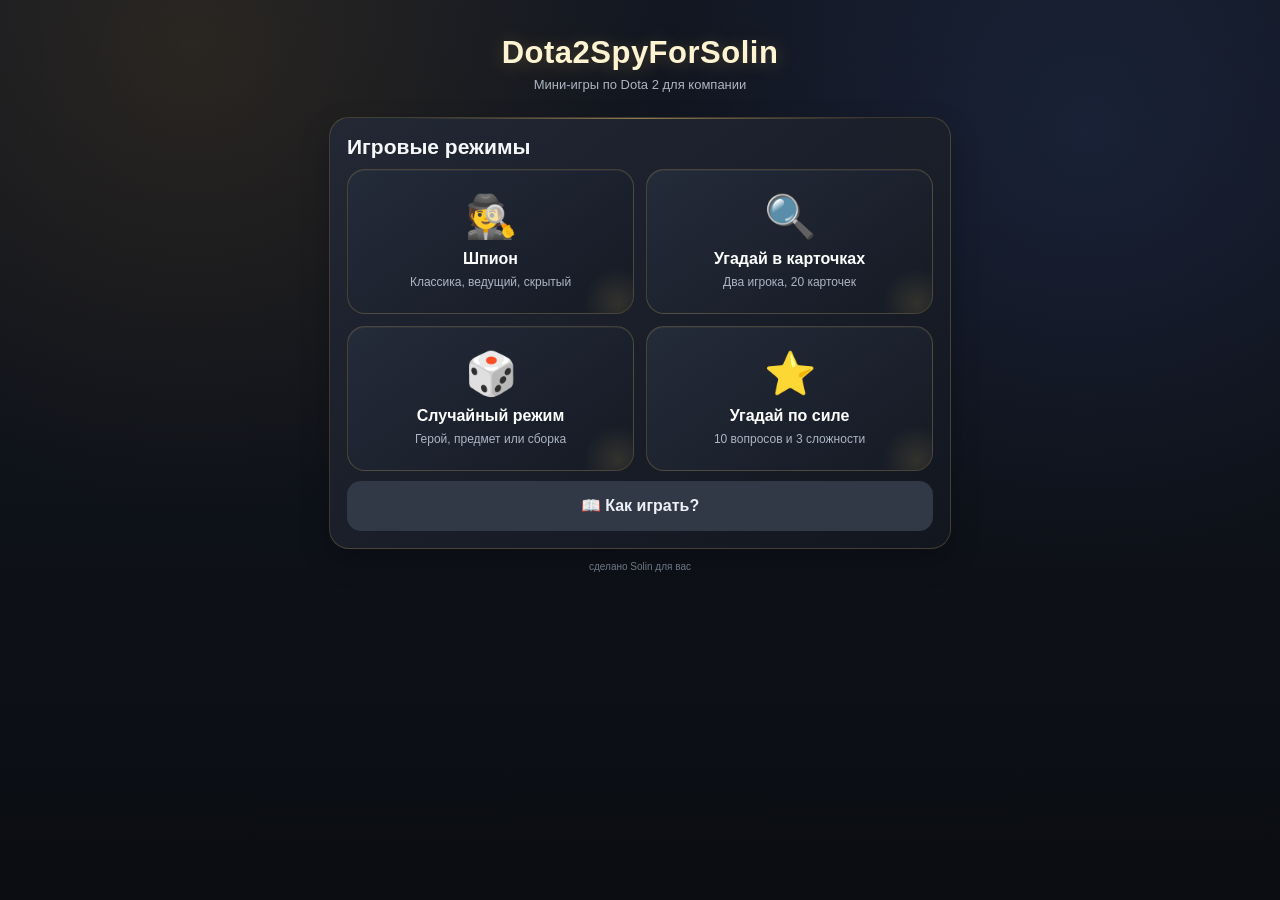
==== commit 49a4625c: "Update index.html" ====
--- a/index.html
+++ b/index.html
@@ -3,23 +3,27 @@
 <head>
 <meta charset="UTF-8">
 <meta name="viewport" content="width=device-width,initial-scale=1,viewport-fit=cover">
-<meta name="theme-color" content="#101010">
+<meta name="theme-color" content="#101114">
 <title>Dota2SpyForSolin</title>
 
 <script src="https://telegram.org/js/telegram-web-app.js"></script>
 
 <style>
 :root{
-  --bg:#101010;
-  --card:#1d1d1f;
-  --card2:#151515;
-  --line:#3a3a3a;
-  --text:#ffffff;
-  --muted:#aaaaaa;
+  --bg:#0b0d12;
+  --bg2:#121722;
+  --card:rgba(28,33,45,.96);
+  --card2:rgba(15,19,28,.98);
+  --line:rgba(255,209,102,.18);
+  --line-strong:rgba(255,209,102,.55);
+  --text:#f7f8fb;
+  --muted:#aeb4c0;
+  --gold:#ffd166;
+  --gold2:#dcae47;
   --green:#76e5a2;
-  --yellow:#ffd166;
   --red:#ff7b7b;
   --blue:#7ec8ff;
+  --purple:#be9cff;
 }
 
 *{
@@ -27,12 +31,19 @@
   -webkit-tap-highlight-color:transparent;
 }
 
+html,body{
+  min-height:100%;
+}
+
 body{
   margin:0;
   min-height:100vh;
-  background:var(--bg);
   color:var(--text);
-  font-family:Arial,sans-serif;
+  background:
+    radial-gradient(circle at 15% 5%,rgba(111,82,34,.26),transparent 34%),
+    radial-gradient(circle at 85% 15%,rgba(53,75,135,.22),transparent 32%),
+    linear-gradient(180deg,var(--bg2),var(--bg));
+  font-family:Arial,Helvetica,sans-serif;
 }
 
 button,input,select{
@@ -43,21 +54,21 @@
   cursor:pointer;
 }
 
+button:active{
+  transform:scale(.98);
+}
+
 .wrap{
-  max-width:620px;
+  width:min(650px,100%);
   margin:auto;
-  padding:18px 14px 36px;
+  padding:18px 14px calc(34px + env(safe-area-inset-bottom));
 }
 
 h1{
   margin:8px 0 18px;
+  color:#fff7df;
   font-size:28px;
-}
-
-.home-title{
-  text-align:center;
-  margin-top:20px;
-  margin-bottom:24px;
+  letter-spacing:.2px;
 }
 
 h2{
@@ -74,80 +85,122 @@
   line-height:1.45;
 }
 
+.hidden{
+  display:none!important;
+}
+
+.muted{
+  color:var(--muted);
+}
+
+.small{
+  font-size:13px;
+}
+
+.home-title{
+  margin:17px 0 5px;
+  color:#fff4d2;
+  font-size:31px;
+  font-weight:900;
+  letter-spacing:.5px;
+  text-align:center;
+  text-shadow:0 2px 18px rgba(255,209,102,.25);
+}
+
+.home-subtitle{
+  margin:0 0 22px;
+  color:#aeb4c0;
+  font-size:13px;
+  text-align:center;
+}
+
 .card{
+  position:relative;
   margin:12px 0;
   padding:17px;
-  background:var(--card);
+  overflow:hidden;
+  background:linear-gradient(145deg,rgba(35,40,53,.97),rgba(19,23,32,.97));
   border:1px solid var(--line);
-  border-radius:18px;
-}
-
-.muted{
-  color:var(--muted);
-}
-
-.small{
-  font-size:13px;
-}
-
-.hidden{
-  display:none!important;
+  border-radius:20px;
+  box-shadow:0 12px 30px rgba(0,0,0,.22);
+}
+
+.card:before{
+  position:absolute;
+  top:0;
+  right:12%;
+  left:12%;
+  height:1px;
+  content:"";
+  background:linear-gradient(90deg,transparent,rgba(255,209,102,.5),transparent);
 }
 
 .btn{
   width:100%;
+  min-height:50px;
   margin-top:10px;
-  padding:15px;
+  padding:14px 15px;
+  color:#17120a;
+  background:linear-gradient(135deg,#ffe29a,#f2b94f);
   border:0;
   border-radius:14px;
-  background:#ffffff;
-  color:#111111;
-  font-weight:700;
-}
-
-.alt{
-  background:#303035;
-  color:#ffffff;
-}
-
-.danger{
-  background:#a83131;
-  color:#ffffff;
-}
-
-.yellow{
-  background:var(--yellow);
-  color:#211700;
-}
-
-.blue{
-  background:var(--blue);
+  box-shadow:0 6px 16px rgba(232,173,57,.16);
+  font-weight:800;
+}
+
+.btn.alt{
+  color:#edf0f7;
+  background:#313846;
+  box-shadow:none;
+}
+
+.btn.danger{
+  color:#fff;
+  background:linear-gradient(135deg,#b23d3d,#7a2222);
+  box-shadow:none;
+}
+
+.btn.green{
+  color:#061b0e;
+  background:linear-gradient(135deg,#a2f7bd,#54cf88);
+}
+
+.btn.blue{
   color:#071925;
-}
-
-.green{
-  background:var(--green);
-  color:#06180d;
+  background:linear-gradient(135deg,#b8e7ff,#65baf4);
+}
+
+.btn.yellow{
+  color:#251a00;
+  background:linear-gradient(135deg,#ffe29a,#ffc13e);
 }
 
 .btn:disabled{
   opacity:.45;
+  cursor:default;
 }
 
 label{
   display:block;
   margin:12px 0 6px;
-  color:#d0d0d0;
+  color:#d7dce6;
   font-size:14px;
+  font-weight:700;
 }
 
 input,select{
   width:100%;
   padding:13px;
-  color:#ffffff;
-  background:#111111;
-  border:1px solid #4a4a4a;
+  color:#f5f7fb;
+  background:#10141d;
+  border:1px solid #49515f;
   border-radius:12px;
+  outline:none;
+}
+
+input:focus,select:focus{
+  border-color:var(--gold);
+  box-shadow:0 0 0 3px rgba(255,209,102,.11);
 }
 
 .grid2{
@@ -157,99 +210,155 @@
 }
 
 .mode{
-  min-height:140px;
+  position:relative;
+  min-height:145px;
   padding:15px 8px;
-  background:var(--card2);
-  color:#ffffff;
-  border:2px solid #45454b;
+  overflow:hidden;
+  color:#fff;
+  background:linear-gradient(145deg,#242b39,#151a24);
+  border:1px solid rgba(255,209,102,.2);
   border-radius:18px;
-  font-weight:700;
+  box-shadow:inset 0 1px 0 rgba(255,255,255,.05);
+  font-weight:800;
+}
+
+.mode:after{
+  position:absolute;
+  right:-20px;
+  bottom:-25px;
+  width:70px;
+  height:70px;
+  content:"";
+  background:radial-gradient(circle,rgba(255,209,102,.12),transparent 70%);
+}
+
+.mode:hover{
+  border-color:var(--line-strong);
 }
 
 .mode .ico{
   display:block;
   margin-bottom:9px;
-  font-size:44px;
+  font-size:42px;
 }
 
 .mode small{
   display:block;
   margin-top:7px;
-  color:var(--muted);
+  color:#adb6c5;
+  font-size:12px;
   font-weight:400;
+  line-height:1.3;
 }
 
 .selected{
-  background:#332d19!important;
-  border-color:var(--yellow)!important;
+  background:linear-gradient(145deg,#4a3b1a,#241f15)!important;
+  border-color:var(--gold)!important;
+  box-shadow:0 0 0 2px rgba(255,209,102,.1),inset 0 1px 0 rgba(255,255,255,.1)!important;
 }
 
 .box{
-  margin-top:10px;
+  margin-top:14px;
   padding:14px;
-  background:var(--card2);
-  border:1px solid #45454a;
-  border-radius:14px;
+  background:rgba(12,15,22,.6);
+  border:1px solid rgba(255,255,255,.08);
+  border-radius:15px;
 }
 
 .player{
-  margin:12px 0 16px;
-  color:var(--yellow);
-  font-size:32px;
-  font-weight:800;
+  margin:10px 0 14px;
+  color:var(--gold);
+  font-size:31px;
+  font-weight:900;
   text-align:center;
+  text-shadow:0 2px 12px rgba(255,209,102,.22);
 }
 
 .secret{
   width:100%;
-  min-height:145px;
+  min-height:155px;
   margin-top:12px;
   padding:18px;
-  color:#ffffff;
-  background:#35353a;
-  border:2px solid #53535a;
-  border-radius:18px;
+  color:#fff;
+  background:linear-gradient(145deg,#353b48,#202530);
+  border:2px solid #5a6372;
+  border-radius:19px;
+  box-shadow:inset 0 1px 0 rgba(255,255,255,.08);
   font-size:19px;
   font-weight:800;
   line-height:1.4;
+  touch-action:none;
   user-select:none;
-  touch-action:none;
 }
 
 .peace{
-  color:#06180d;
-  background:var(--green);
-  border-color:#b2ffd0;
+  color:#082513;
+  background:linear-gradient(145deg,#b3f9cb,#63d990);
+  border-color:#d0ffdf;
 }
 
 .spy{
-  color:#211700;
-  background:var(--yellow);
-  border-color:#ffe39b;
+  color:#2b1e00;
+  background:linear-gradient(145deg,#ffe8a8,#f3ba43);
+  border-color:#fff0bd;
 }
 
 .timer{
   margin:18px 0;
   color:var(--green);
   font-size:56px;
-  font-weight:800;
+  font-weight:900;
+  letter-spacing:2px;
   text-align:center;
+  text-shadow:0 0 20px rgba(118,229,162,.18);
 }
 
 .timer.finished{
   color:var(--red);
+  text-shadow:0 0 20px rgba(255,123,123,.24);
+}
+
+.status{
+  margin:12px 0;
+  padding:12px;
+  color:#d8ecff;
+  background:linear-gradient(145deg,#112a3d,#10202e);
+  border:1px solid #28516b;
+  border-radius:13px;
+  line-height:1.4;
+  text-align:center;
 }
 
 .result{
   padding:16px;
   text-align:center;
-  background:var(--card2);
-  border-radius:14px;
+  background:rgba(11,14,20,.68);
+  border:1px solid rgba(255,255,255,.07);
+  border-radius:15px;
 }
 
 .role{
-  font-size:58px;
+  margin-bottom:7px;
+  font-size:56px;
   text-align:center;
+}
+
+.preview{
+  display:block;
+  width:154px;
+  height:105px;
+  margin:10px auto 12px;
+  object-fit:cover;
+  background:#111;
+  border:1px solid rgba(255,209,102,.52);
+  border-radius:13px;
+  box-shadow:0 6px 18px rgba(0,0,0,.45);
+}
+
+.preview.item{
+  padding:11px;
+  object-fit:contain;
+  background:radial-gradient(circle,#373542,#101218);
 }
 
 .cards{
@@ -261,12 +370,12 @@
 
 .gcard{
   position:relative;
-  min-height:88px;
+  min-height:91px;
+  padding:3px;
   overflow:hidden;
-  padding:3px;
-  color:#ffffff;
-  background:linear-gradient(145deg,#29292f,#101011);
-  border:1px solid #705b2d;
+  color:#fff;
+  background:linear-gradient(145deg,#303745,#11151d);
+  border:1px solid rgba(255,209,102,.42);
   border-radius:10px;
   box-shadow:0 2px 7px rgba(0,0,0,.55),inset 0 1px 0 rgba(255,255,255,.08);
   font-size:9px;
@@ -276,19 +385,26 @@
 }
 
 .gcard:active{
-  transform:scale(.95);
-  border-color:var(--yellow);
+  border-color:#fff0a3;
+  filter:brightness(1.18);
+  transform:scale(.94);
 }
 
 .pic{
   display:block;
   width:100%;
-  height:55px;
+  height:56px;
   margin:auto;
   object-fit:cover;
   background:#252525;
-  border:1px solid rgba(255,209,102,.25);
+  border:1px solid rgba(255,209,102,.24);
   border-radius:7px;
+}
+
+.item .pic{
+  padding:4px;
+  object-fit:contain;
+  background:radial-gradient(circle,#34323a,#101010);
 }
 
 .gcard span{
@@ -297,30 +413,23 @@
   bottom:2px;
   left:2px;
   display:flex;
-  min-height:22px;
+  min-height:23px;
   align-items:center;
   justify-content:center;
   padding:2px;
   overflow:hidden;
-  background:linear-gradient(transparent,rgba(0,0,0,.95) 38%);
+  background:linear-gradient(transparent,rgba(0,0,0,.95) 40%);
   border-radius:0 0 7px 7px;
-  text-shadow:0 1px 3px #000000;
-}
-
-.item .pic{
-  padding:4px;
-  object-fit:contain;
-  background:radial-gradient(circle,#34323a,#101010);
+  text-shadow:0 1px 3px #000;
 }
 
 .gcard.crossed{
-  opacity:.38;
+  opacity:.35;
   border-color:#c54c4c;
-  filter:grayscale(.6);
-}
-
-.gcard.crossed:before,
-.gcard.crossed:after{
+  filter:grayscale(.8);
+}
+
+.gcard.crossed:before,.gcard.crossed:after{
   position:absolute;
   z-index:3;
   top:50%;
@@ -334,41 +443,8 @@
   box-shadow:0 0 7px rgba(255,70,70,.9);
 }
 
-.gcard.crossed:before{
-  transform:rotate(35deg);
-}
-
-.gcard.crossed:after{
-  transform:rotate(-35deg);
-}
-
-.status{
-  margin:12px 0;
-  padding:12px;
-  color:#d8ecff;
-  background:#112635;
-  border:1px solid #28516b;
-  border-radius:13px;
-  text-align:center;
-}
-
-.preview{
-  display:block;
-  width:150px;
-  height:100px;
-  margin:12px auto;
-  object-fit:cover;
-  background:#111111;
-  border:1px solid #705b2d;
-  border-radius:12px;
-  box-shadow:0 3px 12px rgba(0,0,0,.55);
-}
-
-.preview.item{
-  padding:12px;
-  object-fit:contain;
-  background:radial-gradient(circle,#34323a,#101010);
-}
+.gcard.crossed:before{transform:rotate(35deg)}
+.gcard.crossed:after{transform:rotate(-35deg)}
 
 .build-items{
   display:grid;
@@ -378,19 +454,22 @@
 }
 
 .build-item{
+  min-width:0;
   padding:7px 4px;
-  background:#111111;
-  border:1px solid #5a4720;
+  color:#eef0f6;
+  background:#10141c;
+  border:1px solid rgba(255,209,102,.24);
   border-radius:11px;
   font-size:10px;
   font-weight:700;
+  line-height:1.15;
   text-align:center;
 }
 
 .build-item img{
   display:block;
-  width:54px;
-  height:54px;
+  width:52px;
+  height:52px;
   margin:0 auto 5px;
   padding:3px;
   object-fit:contain;
@@ -398,9 +477,129 @@
   border-radius:7px;
 }
 
+.quiz-top{
+  padding:12px;
+  text-align:center;
+  background:rgba(10,13,19,.55);
+  border:1px solid rgba(255,255,255,.07);
+  border-radius:14px;
+}
+
+.quiz-progress{
+  margin:12px 0 7px;
+  color:var(--gold);
+  font-size:14px;
+  font-weight:800;
+  text-align:center;
+}
+
+.quiz-score{
+  margin-bottom:10px;
+  color:#c9d2e1;
+  font-size:13px;
+  text-align:center;
+}
+
+.quiz-answer{
+  min-height:104px;
+  padding:13px 8px;
+  color:#fff;
+  background:linear-gradient(145deg,#242b39,#151a24);
+  border:2px solid #454f60;
+  border-radius:16px;
+  font-weight:800;
+}
+
+.quiz-answer.good{
+  color:#082513;
+  background:linear-gradient(145deg,#b3f9cb,#63d990);
+  border-color:#d0ffdf;
+}
+
+.quiz-answer.bad{
+  color:#fff;
+  background:linear-gradient(145deg,#aa3d3d,#6d2222);
+  border-color:#ff9b9b;
+}
+
+.quiz-info{
+  margin:10px 0;
+  color:#c4cbd7;
+  font-size:13px;
+  line-height:1.4;
+  text-align:center;
+}
+
+.rules-block{
+  margin:12px 0;
+  padding:13px;
+  background:rgba(10,13,19,.55);
+  border:1px solid rgba(255,255,255,.08);
+  border-radius:14px;
+}
+
+.rules-block h3{
+  color:var(--gold);
+}
+
+.easter-egg{
+  margin:24px 4px 3px;
+  color:rgba(255,209,102,.5);
+  font-size:11px;
+  font-style:italic;
+  line-height:1.4;
+  text-align:center;
+}
+
+.loading{
+  display:flex;
+  min-height:100vh;
+  align-items:center;
+  justify-content:center;
+  padding:24px;
+  background:
+    radial-gradient(circle at 50% 35%,rgba(255,209,102,.18),transparent 32%),
+    linear-gradient(180deg,#151b29,#090b10);
+}
+
+.loading-box{
+  width:min(330px,100%);
+  padding:30px 22px;
+  text-align:center;
+  background:rgba(24,29,40,.94);
+  border:1px solid rgba(255,209,102,.25);
+  border-radius:22px;
+  box-shadow:0 18px 45px rgba(0,0,0,.35);
+}
+
+.loading-logo{
+  margin-bottom:12px;
+  color:#fff3d2;
+  font-size:28px;
+  font-weight:900;
+  text-shadow:0 0 18px rgba(255,209,102,.25);
+}
+
+.loading-text{
+  margin-bottom:20px;
+  color:#aeb4c0;
+  font-size:14px;
+}
+
+.spinner{
+  width:36px;
+  height:36px;
+  margin:auto;
+  border:4px solid rgba(255,209,102,.2);
+  border-top-color:var(--gold);
+  border-radius:50%;
+  animation:spin .8s linear infinite;
+}
+
 .err{
   margin:20px;
   padding:16px;
+  color:#ffe4e4;
   background:#3b1717;
   border:1px solid #f07a7a;
   border-radius:15px;
@@ -408,53 +607,13 @@
 
 .tiny-note{
   margin-top:8px;
-  color:#666666;
+  color:#788190;
   font-size:10px;
-  line-height:1.2;
   text-align:center;
 }
 
-.choice-row{
-  display:grid;
-  grid-template-columns:1fr 1fr;
-  gap:10px;
-  margin-top:10px;
-}
-
-.choice-btn{
-  padding:14px;
-  color:#ffffff;
-  background:#2a2a2f;
-  border:0;
-  border-radius:13px;
-  font-weight:800;
-}
-
-.choice-btn.active{
-  color:var(--yellow);
-  background:#403515;
-}
-
-.quiz-answer{
-  min-height:115px;
-  padding:14px 8px;
-  color:#ffffff;
-  background:var(--card2);
-  border:2px solid #45454b;
-  border-radius:18px;
-  font-weight:800;
-}
-
-.quiz-answer.good{
-  color:#06180d;
-  background:var(--green);
-  border-color:#b2ffd0;
-}
-
-.quiz-answer.bad{
-  color:#ffffff;
-  background:#8b2727;
-  border-color:#ff7b7b;
+@keyframes spin{
+  to{transform:rotate(360deg)}
 }
 
 @media(max-width:360px){
@@ -462,143 +621,165 @@
   .gcard{min-height:78px;padding:2px;font-size:8px}
   .pic{height:48px}
   .gcard span{min-height:19px;padding:1px}
+  .mode{min-height:130px}
 }
 </style>
 </head>
 
 <body>
-<div id="app"></div>
+<div id="app">
+  <div class="loading">
+    <div class="loading-box">
+      <div class="loading-logo">Dota2SpyForSolin</div>
+      <div class="loading-text">Загрузка героев...</div>
+      <div class="spinner"></div>
+    </div>
+  </div>
+</div>
 
 <script>
-var app=document.getElementById('app');
+"use strict";
+
+var app=document.getElementById("app");
+
+window.addEventListener("error",function(event){
+  app.innerHTML=
+    '<div class="wrap">'+
+      '<div class="err">'+
+        '<h2>Ошибка запуска</h2>'+
+        '<p>'+esc(event.message||"Неизвестная ошибка")+'</p>'+
+        '<p class="small">Строка: '+esc(event.lineno||"?")+'</p>'+
+      '</div>'+
+    '</div>';
+});
 
 var heroes=[
-{name:"Abaddon",slug:"abaddon",attr:"Сила"},
-{name:"Alchemist",slug:"alchemist",attr:"Сила"},
-{name:"Ancient Apparition",slug:"ancient_apparition",attr:"Интеллект"},
-{name:"Anti-Mage",slug:"antimage",attr:"Ловкость"},
-{name:"Arc Warden",slug:"arc_warden",attr:"Универсальный"},
-{name:"Axe",slug:"axe",attr:"Сила"},
-{name:"Bane",slug:"bane",attr:"Интеллект"},
-{name:"Batrider",slug:"batrider",attr:"Универсальный"},
-{name:"Beastmaster",slug:"beastmaster",attr:"Сила"},
-{name:"Bloodseeker",slug:"bloodseeker",attr:"Ловкость"},
-{name:"Bounty Hunter",slug:"bounty_hunter",attr:"Универсальный"},
-{name:"Brewmaster",slug:"brewmaster",attr:"Сила"},
-{name:"Bristleback",slug:"bristleback",attr:"Сила"},
-{name:"Broodmother",slug:"broodmother",attr:"Ловкость"},
-{name:"Centaur Warrunner",slug:"centaur",attr:"Сила"},
-{name:"Chaos Knight",slug:"chaos_knight",attr:"Сила"},
-{name:"Chen",slug:"chen",attr:"Универсальный"},
-{name:"Clinkz",slug:"clinkz",attr:"Ловкость"},
-{name:"Clockwerk",slug:"rattletrap",attr:"Сила"},
-{name:"Crystal Maiden",slug:"crystal_maiden",attr:"Интеллект"},
-{name:"Dark Seer",slug:"dark_seer",attr:"Универсальный"},
-{name:"Dark Willow",slug:"dark_willow",attr:"Интеллект"},
-{name:"Dawnbreaker",slug:"dawnbreaker",attr:"Сила"},
-{name:"Dazzle",slug:"dazzle",attr:"Универсальный"},
-{name:"Death Prophet",slug:"death_prophet",attr:"Интеллект"},
-{name:"Disruptor",slug:"disruptor",attr:"Интеллект"},
-{name:"Doom",slug:"doom_bringer",attr:"Сила"},
-{name:"Dragon Knight",slug:"dragon_knight",attr:"Сила"},
-{name:"Drow Ranger",slug:"drow_ranger",attr:"Ловкость"},
-{name:"Earth Spirit",slug:"earth_spirit",attr:"Универсальный"},
-{name:"Earthshaker",slug:"earthshaker",attr:"Сила"},
-{name:"Elder Titan",slug:"elder_titan",attr:"Сила"},
-{name:"Ember Spirit",slug:"ember_spirit",attr:"Ловкость"},
-{name:"Enchantress",slug:"enchantress",attr:"Универсальный"},
-{name:"Enigma",slug:"enigma",attr:"Универсальный"},
-{name:"Faceless Void",slug:"faceless_void",attr:"Ловкость"},
-{name:"Grimstroke",slug:"grimstroke",attr:"Интеллект"},
-{name:"Gyrocopter",slug:"gyrocopter",attr:"Универсальный"},
-{name:"Hoodwink",slug:"hoodwink",attr:"Универсальный"},
-{name:"Huskar",slug:"huskar",attr:"Сила"},
-{name:"Invoker",slug:"invoker",attr:"Универсальный"},
-{name:"Io",slug:"wisp",attr:"Универсальный"},
-{name:"Jakiro",slug:"jakiro",attr:"Интеллект"},
-{name:"Juggernaut",slug:"juggernaut",attr:"Ловкость"},
-{name:"Keeper of the Light",slug:"keeper_of_the_light",attr:"Интеллект"},
-{name:"Kez",slug:"kez",attr:"Универсальный"},
-{name:"Kunkka",slug:"kunkka",attr:"Сила"},
-{name:"Legion Commander",slug:"legion_commander",attr:"Сила"},
-{name:"Leshrac",slug:"leshrac",attr:"Интеллект"},
-{name:"Lich",slug:"lich",attr:"Интеллект"},
-{name:"Lifestealer",slug:"life_stealer",attr:"Сила"},
-{name:"Lina",slug:"lina",attr:"Интеллект"},
-{name:"Lion",slug:"lion",attr:"Интеллект"},
-{name:"Lone Druid",slug:"lone_druid",attr:"Универсальный"},
-{name:"Luna",slug:"luna",attr:"Ловкость"},
-{name:"Lycan",slug:"lycan",attr:"Универсальный"},
-{name:"Magnus",slug:"magnataur",attr:"Сила"},
-{name:"Marci",slug:"marci",attr:"Универсальный"},
-{name:"Mars",slug:"mars",attr:"Сила"},
-{name:"Medusa",slug:"medusa",attr:"Ловкость"},
-{name:"Meepo",slug:"meepo",attr:"Универсальный"},
-{name:"Mirana",slug:"mirana",attr:"Универсальный"},
-{name:"Monkey King",slug:"monkey_king",attr:"Универсальный"},
-{name:"Morphling",slug:"morphling",attr:"Ловкость"},
-{name:"Muerta",slug:"muerta",attr:"Ловкость"},
-{name:"Naga Siren",slug:"naga_siren",attr:"Ловкость"},
-{name:"Nature's Prophet",slug:"furion",attr:"Универсальный"},
-{name:"Necrophos",slug:"necrolyte",attr:"Интеллект"},
-{name:"Night Stalker",slug:"night_stalker",attr:"Сила"},
-{name:"Nyx Assassin",slug:"nyx_assassin",attr:"Универсальный"},
-{name:"Ogre Magi",slug:"ogre_magi",attr:"Универсальный"},
-{name:"Omniknight",slug:"omniknight",attr:"Сила"},
-{name:"Oracle",slug:"oracle",attr:"Универсальный"},
-{name:"Outworld Destroyer",slug:"obsidian_destroyer",attr:"Интеллект"},
-{name:"Pangolier",slug:"pangolier",attr:"Универсальный"},
-{name:"Phantom Assassin",slug:"phantom_assassin",attr:"Ловкость"},
-{name:"Phantom Lancer",slug:"phantom_lancer",attr:"Ловкость"},
-{name:"Phoenix",slug:"phoenix",attr:"Универсальный"},
-{name:"Primal Beast",slug:"primal_beast",attr:"Сила"},
-{name:"Puck",slug:"puck",attr:"Интеллект"},
-{name:"Pudge",slug:"pudge",attr:"Сила"},
-{name:"Pugna",slug:"pugna",attr:"Интеллект"},
-{name:"Queen of Pain",slug:"queenofpain",attr:"Интеллект"},
-{name:"Razor",slug:"razor",attr:"Универсальный"},
-{name:"Riki",slug:"riki",attr:"Ловкость"},
-{name:"Ringmaster",slug:"ringmaster",attr:"Интеллект"},
-{name:"Rubick",slug:"rubick",attr:"Универсальный"},
-{name:"Sand King",slug:"sand_king",attr:"Универсальный"},
-{name:"Shadow Demon",slug:"shadow_demon",attr:"Универсальный"},
-{name:"Shadow Fiend",slug:"nevermore",attr:"Ловкость"},
-{name:"Shadow Shaman",slug:"shadow_shaman",attr:"Интеллект"},
-{name:"Silencer",slug:"silencer",attr:"Универсальный"},
-{name:"Skywrath Mage",slug:"skywrath_mage",attr:"Интеллект"},
-{name:"Slardar",slug:"slardar",attr:"Сила"},
-{name:"Slark",slug:"slark",attr:"Ловкость"},
-{name:"Snapfire",slug:"snapfire",attr:"Универсальный"},
-{name:"Sniper",slug:"sniper",attr:"Ловкость"},
-{name:"Spectre",slug:"spectre",attr:"Ловкость"},
-{name:"Spirit Breaker",slug:"spirit_breaker",attr:"Сила"},
-{name:"Storm Spirit",slug:"storm_spirit",attr:"Интеллект"},
-{name:"Sven",slug:"sven",attr:"Сила"},
-{name:"Techies",slug:"techies",attr:"Универсальный"},
-{name:"Templar Assassin",slug:"templar_assassin",attr:"Ловкость"},
-{name:"Terrorblade",slug:"terrorblade",attr:"Ловкость"},
-{name:"Tidehunter",slug:"tidehunter",attr:"Сила"},
-{name:"Timbersaw",slug:"shredder",attr:"Универсальный"},
-{name:"Tinker",slug:"tinker",attr:"Интеллект"},
-{name:"Tiny",slug:"tiny",attr:"Сила"},
-{name:"Treant Protector",slug:"treant",attr:"Сила"},
-{name:"Troll Warlord",slug:"troll_warlord",attr:"Ловкость"},
-{name:"Tusk",slug:"tusk",attr:"Сила"},
-{name:"Underlord",slug:"abyssal_underlord",attr:"Сила"},
-{name:"Undying",slug:"undying",attr:"Сила"},
-{name:"Ursa",slug:"ursa",attr:"Ловкость"},
-{name:"Vengeful Spirit",slug:"vengefulspirit",attr:"Ловкость"},
-{name:"Venomancer",slug:"venomancer",attr:"Универсальный"},
-{name:"Viper",slug:"viper",attr:"Ловкость"},
-{name:"Visage",slug:"visage",attr:"Универсальный"},
-{name:"Void Spirit",slug:"void_spirit",attr:"Универсальный"},
-{name:"Warlock",slug:"warlock",attr:"Универсальный"},
-{name:"Weaver",slug:"weaver",attr:"Ловкость"},
-{name:"Windranger",slug:"windrunner",attr:"Универсальный"},
-{name:"Winter Wyvern",slug:"winter_wyvern",attr:"Универсальный"},
-{name:"Witch Doctor",slug:"witch_doctor",attr:"Интеллект"},
-{name:"Wraith King",slug:"skeleton_king",attr:"Сила"},
-{name:"Zeus",slug:"zuus",attr:"Интеллект"}
+{name:"Abaddon",slug:"abaddon",attr:"Сила",style:"Выносливый ближний боец, способен долго жить в драке."},
+{name:"Alchemist",slug:"alchemist",attr:"Сила",style:"Фармит золото быстрее многих и становится опаснее с предметами."},
+{name:"Ancient Apparition",slug:"ancient_apparition",attr:"Интеллект",style:"Дальний маг льда с сильными заклинаниями."},
+{name:"Anti-Mage",slug:"antimage",attr:"Ловкость",style:"Быстрый керри, охотится на героев с маной."},
+{name:"Arc Warden",slug:"arc_warden",attr:"Универсальный",style:"Дальний герой, создаёт копию самого себя."},
+{name:"Axe",slug:"axe",attr:"Сила",style:"Инициатор ближнего боя, любит заставлять врагов атаковать его."},
+{name:"Bane",slug:"bane",attr:"Интеллект",style:"Контролирует одного врага и мешает ему играть."},
+{name:"Batrider",slug:"batrider",attr:"Универсальный",style:"Летает над полем боя и утаскивает врагов."},
+{name:"Beastmaster",slug:"beastmaster",attr:"Сила",style:"Командует зверями и ловит врагов мощным контролем."},
+{name:"Bloodseeker",slug:"bloodseeker",attr:"Ловкость",style:"Находит раненых врагов и наказывает их за движение."},
+{name:"Bounty Hunter",slug:"bounty_hunter",attr:"Универсальный",style:"Охотник за наградами, любит невидимость и золото."},
+{name:"Brewmaster",slug:"brewmaster",attr:"Сила",style:"Ближний боец, который может разделиться на духов стихий."},
+{name:"Bristleback",slug:"bristleback",attr:"Сила",style:"Очень живучий герой, опасен, когда к нему поворачиваются спиной."},
+{name:"Broodmother",slug:"broodmother",attr:"Ловкость",style:"Быстрый герой с пауками, контролирует часть карты."},
+{name:"Centaur Warrunner",slug:"centaur",attr:"Сила",style:"Огромный танк, который может вести команду в атаку."},
+{name:"Chaos Knight",slug:"chaos_knight",attr:"Сила",style:"Керри ближнего боя с иллюзиями и сильным уроном."},
+{name:"Chen",slug:"chen",attr:"Универсальный",style:"Саппорт, который приручает крипов."},
+{name:"Clinkz",slug:"clinkz",attr:"Ловкость",style:"Скрытный дальний керри с огненными стрелами."},
+{name:"Clockwerk",slug:"rattletrap",attr:"Сила",style:"Инициатор в броне, запирает врагов среди шестерёнок."},
+{name:"Crystal Maiden",slug:"crystal_maiden",attr:"Интеллект",style:"Ледяной саппорт, даёт команде ману."},
+{name:"Dark Seer",slug:"dark_seer",attr:"Универсальный",style:"Создаёт стену и ускоряет союзников."},
+{name:"Dark Willow",slug:"dark_willow",attr:"Интеллект",style:"Маг контроля с опасными проклятиями."},
+{name:"Dawnbreaker",slug:"dawnbreaker",attr:"Сила",style:"Сильный герой с молотом, прилетает помогать союзникам."},
+{name:"Dazzle",slug:"dazzle",attr:"Универсальный",style:"Саппорт, умеет спасать союзника от смерти."},
+{name:"Death Prophet",slug:"death_prophet",attr:"Интеллект",style:"Маг, вызывающий духов для разрушения строений."},
+{name:"Disruptor",slug:"disruptor",attr:"Интеллект",style:"Контролирует позицию врагов и ставит поле молчания."},
+{name:"Doom",slug:"doom_bringer",attr:"Сила",style:"Сильный герой, накладывающий опасное проклятие."},
+{name:"Dragon Knight",slug:"dragon_knight",attr:"Сила",style:"Рыцарь, превращающийся в дракона."},
+{name:"Drow Ranger",slug:"drow_ranger",attr:"Ловкость",style:"Дальний керри с ледяными стрелами."},
+{name:"Earth Spirit",slug:"earth_spirit",attr:"Универсальный",style:"Герой контроля, использующий каменные остатки."},
+{name:"Earthshaker",slug:"earthshaker",attr:"Сила",style:"Инициатор, создающий трещины в земле."},
+{name:"Elder Titan",slug:"elder_titan",attr:"Сила",style:"Могучий боец с духом и сильным контролем."},
+{name:"Ember Spirit",slug:"ember_spirit",attr:"Ловкость",style:"Огненный мобильный герой с быстрыми атаками."},
+{name:"Enchantress",slug:"enchantress",attr:"Универсальный",style:"Дальний герой природы, может приручать крипов."},
+{name:"Enigma",slug:"enigma",attr:"Универсальный",style:"Создаёт чёрную дыру и опасен в командных боях."},
+{name:"Faceless Void",slug:"faceless_void",attr:"Ловкость",style:"Керри, который останавливает время в большой сфере."},
+{name:"Grimstroke",slug:"grimstroke",attr:"Интеллект",style:"Маг чернил, связывает врагов между собой."},
+{name:"Gyrocopter",slug:"gyrocopter",attr:"Универсальный",style:"Дальний герой на летательном аппарате."},
+{name:"Hoodwink",slug:"hoodwink",attr:"Универсальный",style:"Ловкий дальний герой с ловушками и орехом."},
+{name:"Huskar",slug:"huskar",attr:"Сила",style:"Становится опаснее с низким здоровьем."},
+{name:"Invoker",slug:"invoker",attr:"Универсальный",style:"Маг с большим количеством разных заклинаний."},
+{name:"Io",slug:"wisp",attr:"Универсальный",style:"Саппорт-сфера, соединяется с союзником."},
+{name:"Jakiro",slug:"jakiro",attr:"Интеллект",style:"Двухголовый дракон с огнём и льдом."},
+{name:"Juggernaut",slug:"juggernaut",attr:"Ловкость",style:"Керри в маске с вращающимся клинком."},
+{name:"Keeper of the Light",slug:"keeper_of_the_light",attr:"Интеллект",style:"Старый маг света, даёт ману и волны энергии."},
+{name:"Kez",slug:"kez",attr:"Универсальный",style:"Воин-птица, сражается мечом и сай."},
+{name:"Kunkka",slug:"kunkka",attr:"Сила",style:"Адмирал, управляющий водой и кораблём-призраком."},
+{name:"Legion Commander",slug:"legion_commander",attr:"Сила",style:"Командир, вызывает врагов на дуэль."},
+{name:"Leshrac",slug:"leshrac",attr:"Интеллект",style:"Маг с разрушительными электрическими заклинаниями."},
+{name:"Lich",slug:"lich",attr:"Интеллект",style:"Ледяной саппорт с прыгающим заклинанием."},
+{name:"Lifestealer",slug:"life_stealer",attr:"Сила",style:"Ближний керри, может прятаться внутри союзников."},
+{name:"Lina",slug:"lina",attr:"Интеллект",style:"Огненный маг с мощным взрывным уроном."},
+{name:"Lion",slug:"lion",attr:"Интеллект",style:"Саппорт с превращением врага в животное."},
+{name:"Lone Druid",slug:"lone_druid",attr:"Универсальный",style:"Сражается вместе с сильным медведем."},
+{name:"Luna",slug:"luna",attr:"Ловкость",style:"Дальний керри с лунными клинками."},
+{name:"Lycan",slug:"lycan",attr:"Универсальный",style:"Превращается в волка и призывает волков."},
+{name:"Magnus",slug:"magnataur",attr:"Сила",style:"Инициатор, притягивающий врагов к себе."},
+{name:"Marci",slug:"marci",attr:"Универсальный",style:"Быстрый боец, бросает врагов и усиливает союзников."},
+{name:"Mars",slug:"mars",attr:"Сила",style:"Воин с копьём и ареной для врагов."},
+{name:"Medusa",slug:"medusa",attr:"Ловкость",style:"Дальний керри со щитом из маны."},
+{name:"Meepo",slug:"meepo",attr:"Универсальный",style:"Создаёт несколько своих копий."},
+{name:"Mirana",slug:"mirana",attr:"Универсальный",style:"Охотница с луком и длинной стрелой."},
+{name:"Monkey King",slug:"monkey_king",attr:"Универсальный",style:"Прыгает по деревьям и вызывает круг воинов."},
+{name:"Morphling",slug:"morphling",attr:"Ловкость",style:"Водяной керри, меняет характеристики."},
+{name:"Muerta",slug:"muerta",attr:"Ловкость",style:"Дальний герой с призрачной формой."},
+{name:"Naga Siren",slug:"naga_siren",attr:"Ловкость",style:"Создаёт иллюзии и усыпляет врагов песней."},
+{name:"Nature's Prophet",slug:"furion",attr:"Универсальный",style:"Телепортируется по карте и призывает деревья."},
+{name:"Necrophos",slug:"necrolyte",attr:"Интеллект",style:"Маг смерти, восстанавливает здоровье и добивает врагов."},
+{name:"Night Stalker",slug:"night_stalker",attr:"Сила",style:"Становится опаснее ночью."},
+{name:"Nyx Assassin",slug:"nyx_assassin",attr:"Универсальный",style:"Жук-убийца с невидимостью и контролем."},
+{name:"Ogre Magi",slug:"ogre_magi",attr:"Универсальный",style:"Двухголовый саппорт, иногда применяет заклинания несколько раз."},
+{name:"Omniknight",slug:"omniknight",attr:"Сила",style:"Защищает союзников светлой магией."},
+{name:"Oracle",slug:"oracle",attr:"Универсальный",style:"Саппорт, способный спасти героя особым заклинанием."},
+{name:"Outworld Destroyer",slug:"obsidian_destroyer",attr:"Интеллект",style:"Дальний маг, крадущий интеллект."},
+{name:"Pangolier",slug:"pangolier",attr:"Универсальный",style:"Ловкий герой, катающийся в бронированном шаре."},
+{name:"Phantom Assassin",slug:"phantom_assassin",attr:"Ловкость",style:"Скрытный керри с сильными критическими ударами."},
+{name:"Phantom Lancer",slug:"phantom_lancer",attr:"Ловкость",style:"Создаёт множество иллюзий с копьями."},
+{name:"Phoenix",slug:"phoenix",attr:"Универсальный",style:"Огненная птица, возрождается через суперновую."},
+{name:"Primal Beast",slug:"primal_beast",attr:"Сила",style:"Огромный зверь, врывается и топчет врагов."},
+{name:"Puck",slug:"puck",attr:"Интеллект",style:"Очень мобильный маг с уклонением."},
+{name:"Pudge",slug:"pudge",attr:"Сила",style:"Мясник с крюком, притягивающим врагов."},
+{name:"Pugna",slug:"pugna",attr:"Интеллект",style:"Маг, высасывающий здоровье лучом."},
+{name:"Queen of Pain",slug:"queenofpain",attr:"Интеллект",style:"Мобильный маг с криком и прыжком."},
+{name:"Razor",slug:"razor",attr:"Универсальный",style:"Электрический герой, крадущий урон у врага."},
+{name:"Riki",slug:"riki",attr:"Ловкость",style:"Невидимый убийца ближнего боя."},
+{name:"Ringmaster",slug:"ringmaster",attr:"Интеллект",style:"Артист и саппорт, использующий трюки и клетку."},
+{name:"Rubick",slug:"rubick",attr:"Универсальный",style:"Маг, умеющий воровать заклинания."},
+{name:"Sand King",slug:"sand_king",attr:"Универсальный",style:"Песчаный инициатор с сильной бурей."},
+{name:"Shadow Demon",slug:"shadow_demon",attr:"Универсальный",style:"Демон-саппорт, создающий иллюзии и ослабления."},
+{name:"Shadow Fiend",slug:"nevermore",attr:"Ловкость",style:"Дальний керри, собирающий души."},
+{name:"Shadow Shaman",slug:"shadow_shaman",attr:"Интеллект",style:"Контролирует врагов и ставит змеиные тотемы."},
+{name:"Silencer",slug:"silencer",attr:"Универсальный",style:"Мешает врагам использовать заклинания."},
+{name:"Skywrath Mage",slug:"skywrath_mage",attr:"Интеллект",style:"Дальний маг с сильным магическим уроном."},
+{name:"Slardar",slug:"slardar",attr:"Сила",style:"Ближний инициатор, понижает броню врагов."},
+{name:"Slark",slug:"slark",attr:"Ловкость",style:"Ловкий герой, крадущий характеристики."},
+{name:"Snapfire",slug:"snapfire",attr:"Универсальный",style:"Бабушка на ящере с печеньем и пушкой."},
+{name:"Sniper",slug:"sniper",attr:"Ловкость",style:"Дальний керри с очень большой дальностью атаки."},
+{name:"Spectre",slug:"spectre",attr:"Ловкость",style:"Керри, создающий копии рядом со всеми врагами."},
+{name:"Spirit Breaker",slug:"spirit_breaker",attr:"Сила",style:"Разбегается через всю карту к выбранной цели."},
+{name:"Storm Spirit",slug:"storm_spirit",attr:"Интеллект",style:"Маг, летящий по карте в электрическом шаре."},
+{name:"Sven",slug:"sven",attr:"Сила",style:"Сильный керри с огромным физическим уроном."},
+{name:"Techies",slug:"techies",attr:"Универсальный",style:"Ставит мины и ловушки."},
+{name:"Templar Assassin",slug:"templar_assassin",attr:"Ловкость",style:"Керри с щитом и ловушками."},
+{name:"Terrorblade",slug:"terrorblade",attr:"Ловкость",style:"Демон-керри с иллюзиями и превращением."},
+{name:"Tidehunter",slug:"tidehunter",attr:"Сила",style:"Морской инициатор с большим массовым контролем."},
+{name:"Timbersaw",slug:"shredder",attr:"Универсальный",style:"Герой в пиле, очень силён против героев силы."},
+{name:"Tinker",slug:"tinker",attr:"Интеллект",style:"Маг-механик, быстро обновляющий предметы."},
+{name:"Tiny",slug:"tiny",attr:"Сила",style:"Каменный великан, бросает врагов."},
+{name:"Treant Protector",slug:"treant",attr:"Сила",style:"Дерево-защитник с лечением и корнями."},
+{name:"Troll Warlord",slug:"troll_warlord",attr:"Ловкость",style:"Керри, переключающийся между дальним и ближним боем."},
+{name:"Tusk",slug:"tusk",attr:"Сила",style:"Снежный боец, создающий снежный шар."},
+{name:"Underlord",slug:"abyssal_underlord",attr:"Сила",style:"Демон-танк, открывающий портал для команды."},
+{name:"Undying",slug:"undying",attr:"Сила",style:"Призывает зомби и крадёт силу врагов."},
+{name:"Ursa",slug:"ursa",attr:"Ловкость",style:"Медведь-керри, быстро разрывающий одну цель."},
+{name:"Vengeful Spirit",slug:"vengefulspirit",attr:"Ловкость",style:"Саппорт, меняющийся местами с героями."},
+{name:"Venomancer",slug:"venomancer",attr:"Универсальный",style:"Отравляет врагов и ставит ядовитые растения."},
+{name:"Viper",slug:"viper",attr:"Ловкость",style:"Дальний герой с ядом и замедлением."},
+{name:"Visage",slug:"visage",attr:"Универсальный",style:"Призывает фамильяров и защищён слоями брони."},
+{name:"Void Spirit",slug:"void_spirit",attr:"Универсальный",style:"Мобильный герой с ударами из другого измерения."},
+{name:"Warlock",slug:"warlock",attr:"Универсальный",style:"Саппорт, вызывающий большого голема."},
+{name:"Weaver",slug:"weaver",attr:"Ловкость",style:"Очень быстрый жук с невидимостью."},
+{name:"Windranger",slug:"windrunner",attr:"Универсальный",style:"Лучница с ветром, связывает врагов стрелой."},
+{name:"Winter Wyvern",slug:"winter_wyvern",attr:"Универсальный",style:"Ледяной дракон, лечит и заставляет врагов атаковать союзника."},
+{name:"Witch Doctor",slug:"witch_doctor",attr:"Интеллект",style:"Саппорт с лечением, проклятием и опасным тотемом."},
+{name:"Wraith King",slug:"skeleton_king",attr:"Сила",style:"Король скелетов, может воскреснуть после смерти."},
+{name:"Zeus",slug:"zuus",attr:"Интеллект",style:"Маг молний, наносит урон по всей карте."}
 ];
 
 var items=[
@@ -660,13 +841,15 @@
 
 var spyGame=null;
 var guessGame=null;
+var quizGame=null;
 var timerId=null;
+var quizTimerId=null;
 var spyType="heroes";
 var spyMode="classic";
 var timerMode="withTime";
 
-function esc(v){
-  return String(v)
+function esc(value){
+  return String(value)
     .replace(/&/g,"&amp;")
     .replace(/</g,"&lt;")
     .replace(/>/g,"&gt;")
@@ -674,39 +857,53 @@
     .replace(/'/g,"&#039;");
 }
 
-function rnd(a){
-  return a[Math.floor(Math.random()*a.length)];
-}
-
-function mix(a){
-  var b=a.slice();
-  for(var i=b.length-1;i>0;i--){
+function rnd(array){
+  return array[Math.floor(Math.random()*array.length)];
+}
+
+function mix(array){
+  var result=array.slice();
+
+  for(var i=result.length-1;i>0;i--){
     var j=Math.floor(Math.random()*(i+1));
-    var t=b[i];
-    b[i]=b[j];
-    b[j]=t;
+    var temp=result[i];
+    result[i]=result[j];
+    result[j]=temp;
   }
-  return b;
-}
-
-function img(o,t){
+
+  return result;
+}
+
+function img(object,type){
   return "https://cdn.cloudflare.steamstatic.com/apps/dota2/images/dota_react/"+
-    (t==="heroes"?"heroes/":"items/")+
-    o.slug+
+    (type==="heroes"?"heroes/":"items/")+
+    object.slug+
     ".png";
 }
 
-function fmt(s){
-  return String(Math.floor(s/60)).padStart(2,"0")+":"+
-    String(s%60).padStart(2,"0");
-}
-
-function buzz(){
+function formatTime(seconds){
+  return String(Math.floor(seconds/60)).padStart(2,"0")+":"+
+    String(seconds%60).padStart(2,"0");
+}
+
+function haptic(type){
   try{
-    if(window.Telegram&&Telegram.WebApp){
+    if(!window.Telegram||!Telegram.WebApp||!Telegram.WebApp.HapticFeedback)return;
+
+    if(type==="light"){
+      Telegram.WebApp.HapticFeedback.impactOccurred("light");
+    }else if(type==="medium"){
       Telegram.WebApp.HapticFeedback.impactOccurred("medium");
+    }else if(type==="heavy"){
+      Telegram.WebApp.HapticFeedback.impactOccurred("heavy");
+    }else if(type==="success"){
+      Telegram.WebApp.HapticFeedback.notificationOccurred("success");
+    }else if(type==="error"){
+      Telegram.WebApp.HapticFeedback.notificationOccurred("error");
+    }else if(type==="warning"){
+      Telegram.WebApp.HapticFeedback.notificationOccurred("warning");
     }
-  }catch(e){}
+  }catch(error){}
 }
 
 function setupTelegram(){
@@ -715,37 +912,95 @@
       Telegram.WebApp.ready();
       Telegram.WebApp.expand();
     }
-  }catch(e){}
-}
-
-setupTelegram();
+  }catch(error){}
+}
+
+function clearAllTimers(){
+  clearInterval(timerId);
+  clearInterval(quizTimerId);
+  timerId=null;
+  quizTimerId=null;
+}
 
 function home(){
-  clearInterval(timerId);
+  clearAllTimers();
 
   app.innerHTML=
     '<div class="wrap">'+
       '<h1 class="home-title">Dota2SpyForSolin</h1>'+
+      '<p class="home-subtitle">Мини-игры по Dota 2 для компании</p>'+
       '<div class="card">'+
-        '<h2>Выбери режим</h2>'+
+        '<h2>Игровые режимы</h2>'+
         '<div class="grid2">'+
-          '<button id="sp" class="mode"><span class="ico">🕵️</span>Шпион<small>Классика, ведущий, скрытый</small></button>'+
-          '<button id="gu" class="mode"><span class="ico">🔍</span>Угадай в карточках<small>20 карточек</small></button>'+
-          '<button id="rn" class="mode"><span class="ico">🎲</span>Случайный режим<small>Герой, предмет, сборка</small></button>'+
-          '<button id="sr" class="mode"><span class="ico">⭐</span>Угадай по силе<small>Викторина</small></button>'+
+          '<button id="spyButton" class="mode"><span class="ico">🕵️</span>Шпион<small>Классика, ведущий, скрытый</small></button>'+
+          '<button id="guessButton" class="mode"><span class="ico">🔍</span>Угадай в карточках<small>Два игрока, 20 карточек</small></button>'+
+          '<button id="randomButton" class="mode"><span class="ico">🎲</span>Случайный режим<small>Герой, предмет или сборка</small></button>'+
+          '<button id="quizButton" class="mode"><span class="ico">⭐</span>Угадай по силе<small>10 вопросов и 3 сложности</small></button>'+
         '</div>'+
+        '<button id="rulesButton" class="btn alt">📖 Как играть?</button>'+
       '</div>'+
+      '<div class="tiny-note">сделано Solin для вас</div>'+
+    '</div>';
+
+  document.getElementById("spyButton").onclick=function(){
+    haptic("light");
+    spySettings();
+  };
+
+  document.getElementById("guessButton").onclick=function(){
+    haptic("light");
+    guessType();
+  };
+
+  document.getElementById("randomButton").onclick=function(){
+    haptic("light");
+    randomMenu();
+  };
+
+  document.getElementById("quizButton").onclick=function(){
+    haptic("light");
+    quizDifficulty();
+  };
+
+  document.getElementById("rulesButton").onclick=function(){
+    haptic("light");
+    rulesScreen();
+  };
+}
+
+function rulesScreen(){
+  app.innerHTML=
+    '<div class="wrap">'+
+      '<h1>Как играть</h1>'+
       '<div class="card">'+
-        '<h2>Как играть</h2>'+
-        '<p class="muted small">В классике и с ведущим игроки видят свою роль. В скрытом шпионе все получают разные секретные карточки, но приложение не говорит, кто шпион и кто мирный.</p>'+
-        '<div class="tiny-note">сделано Solin для вас</div>'+
+        '<div class="rules-block">'+
+          '<h3>🕵️ Шпион</h3>'+
+          '<p class="muted small"><b>Классика:</b> мирные и шпионы получают разные карточки, роль написана на экране.</p>'+
+          '<p class="muted small"><b>С ведущим:</b> ведущий сам выбирает карточки мирных и шпионов.</p>'+
+          '<p class="muted small"><b>Скрытый шпион:</b> карточки у мирных и шпионов разные, но приложение не сообщает роль игрока.</p>'+
+        '</div>'+
+        '<div class="rules-block">'+
+          '<h3>🔍 Угадай в карточках</h3>'+
+          '<p class="muted small">Два игрока выбирают по одной секретной карточке из 20. Задавайте вопросы, исключайте неподходящие варианты и попробуйте угадать карточку соперника.</p>'+
+        '</div>'+
+        '<div class="rules-block">'+
+          '<h3>🎲 Случайный режим</h3>'+
+          '<p class="muted small">Можно получить случайного героя, случайный предмет или героя со случайной сборкой из 3–5 предметов.</p>'+
+        '</div>'+
+        '<div class="rules-block">'+
+          '<h3>⭐ Угадай по силе</h3>'+
+          '<p class="muted small">Отвечай на 10 вопросов про главный атрибут героя: Сила, Ловкость, Интеллект или Универсальный.</p>'+
+          '<p class="muted small"><b>Лёгкая:</b> имя и портрет. <b>Средняя:</b> только портрет. <b>Сложная:</b> короткая подсказка без портрета.</p>'+
+        '</div>'+
+        '<div class="easter-egg">У него был тяжёлый посох, но с двумя стиками он справился.</div>'+
+        '<button id="backHome" class="btn">← В главное меню</button>'+
       '</div>'+
     '</div>';
 
-  document.getElementById("sp").onclick=spySettings;
-  document.getElementById("gu").onclick=guessType;
-  document.getElementById("rn").onclick=randomMenu;
-  document.getElementById("sr").onclick=strengthQuiz;
+  document.getElementById("backHome").onclick=function(){
+    haptic("light");
+    home();
+  };
 }
 
 function spySettings(){
@@ -755,75 +1010,86 @@
       '<div class="card">'+
         '<h2>Настройки</h2>'+
         '<div class="grid2">'+
-          '<button id="h" class="mode"><span class="ico">🦸</span>Герои<small>Полный пул</small></button>'+
-          '<button id="it" class="mode"><span class="ico">🗡️</span>Предметы<small>Секретный пул</small></button>'+
+          '<button id="heroType" class="mode"><span class="ico">🦸</span>Герои<small>Случайный герой из пула</small></button>'+
+          '<button id="itemType" class="mode"><span class="ico">🗡️</span>Предметы<small>Случайный предмет из пула</small></button>'+
         '</div>'+
         '<label>Режим игры</label>'+
-        '<select id="m">'+
+        '<select id="spyModeSelect">'+
           '<option value="classic">🕵️ Классика</option>'+
           '<option value="host">🎙️ С ведущим</option>'+
           '<option value="hidden">🔒 Скрытый шпион</option>'+
         '</select>'+
         '<label>Таймер</label>'+
-        '<select id="tm">'+
+        '<select id="timerModeSelect">'+
           '<option value="withTime">⏱️ С временем</option>'+
           '<option value="withoutTime">♾️ Без времени</option>'+
         '</select>'+
         '<label>Количество игроков</label>'+
-        '<input id="p" type="number" min="3" max="20" value="5">'+
+        '<input id="playersCount" type="number" min="3" max="20" value="5">'+
         '<label>Количество шпионов</label>'+
-        '<input id="s" type="number" min="1" max="5" value="1">'+
-        '<div id="mb">'+
+        '<input id="spiesCount" type="number" min="1" max="5" value="1">'+
+        '<div id="minutesBox">'+
           '<label>Время в минутах</label>'+
-          '<input id="min" type="number" min="1" max="60" value="8">'+
+          '<input id="minutesCount" type="number" min="1" max="60" value="8">'+
         '</div>'+
-        '<div id="host"></div>'+
-        '<button id="start" class="btn">🎮 Начать раздачу ролей</button>'+
-        '<button id="back" class="btn alt">← В главное меню</button>'+
+        '<div id="hostSettings"></div>'+
+        '<button id="startSpy" class="btn">🎮 Начать раздачу ролей</button>'+
+        '<button id="backHome" class="btn alt">← В главное меню</button>'+
       '</div>'+
     '</div>';
 
-  document.getElementById("h").onclick=function(){
+  document.getElementById("heroType").onclick=function(){
+    haptic("light");
     spyType="heroes";
     spySettings();
   };
 
-  document.getElementById("it").onclick=function(){
+  document.getElementById("itemType").onclick=function(){
+    haptic("light");
     spyType="items";
     spySettings();
   };
 
-  document.getElementById("m").value=spyMode;
-  document.getElementById("tm").value=timerMode;
-
-  document.getElementById("m").onchange=function(){
+  document.getElementById("spyModeSelect").value=spyMode;
+  document.getElementById("timerModeSelect").value=timerMode;
+
+  document.getElementById("spyModeSelect").onchange=function(){
+    haptic("light");
     spyMode=this.value;
-    updateSpy();
-  };
-
-  document.getElementById("tm").onchange=function(){
+    updateSpySettings();
+  };
+
+  document.getElementById("timerModeSelect").onchange=function(){
+    haptic("light");
     timerMode=this.value;
-    updateSpy();
-  };
-
-  document.getElementById("start").onclick=startSpy;
-  document.getElementById("back").onclick=home;
-
-  updateSpy();
-}
-
-function updateSpy(){
-  document.getElementById(spyType==="heroes"?"h":"it").classList.add("selected");
-
-  document.getElementById("mb").classList.toggle(
+    updateSpySettings();
+  };
+
+  document.getElementById("startSpy").onclick=function(){
+    haptic("medium");
+    startSpyGame();
+  };
+
+  document.getElementById("backHome").onclick=function(){
+    haptic("light");
+    home();
+  };
+
+  updateSpySettings();
+}
+
+function updateSpySettings(){
+  document.getElementById(spyType==="heroes"?"heroType":"itemType").classList.add("selected");
+
+  document.getElementById("minutesBox").classList.toggle(
     "hidden",
     timerMode==="withoutTime"
   );
 
-  var host=document.getElementById("host");
+  var hostSettings=document.getElementById("hostSettings");
 
   if(spyMode!=="host"){
-    host.innerHTML="";
+    hostSettings.innerHTML="";
     return;
   }
 
@@ -832,15 +1098,15 @@
       return '<option value="'+esc(hero.name)+'">'+esc(hero.name)+'</option>';
     }).join("");
 
-    host.innerHTML=
+    hostSettings.innerHTML=
       '<div class="box">'+
         '<h3>Настройки ведущего</h3>'+
         '<label>Карточка мирных</label>'+
-        '<select id="ph">'+heroOptions+'</select>'+
+        '<select id="peacefulHero">'+heroOptions+'</select>'+
         '<label>Карточка шпионов</label>'+
-        '<select id="sh">'+heroOptions+'</select>'+
+        '<select id="spyHero">'+heroOptions+'</select>'+
         '<label>Локация</label>'+
-        '<select id="lo">'+
+        '<select id="location">'+
           '<option>Таверна</option>'+
           '<option>Рошанова яма</option>'+
           '<option>Мид-лейн</option>'+
@@ -857,21 +1123,21 @@
       return '<option value="'+esc(item.slug)+'">'+esc(item.name)+'</option>';
     }).join("");
 
-    host.innerHTML=
+    hostSettings.innerHTML=
       '<div class="box">'+
         '<h3>Настройки ведущего</h3>'+
         '<label>Карточка мирных</label>'+
-        '<select id="pi">'+itemOptions+'</select>'+
+        '<select id="peacefulItem">'+itemOptions+'</select>'+
         '<label>Карточка шпионов</label>'+
-        '<select id="si">'+itemOptions+'</select>'+
+        '<select id="spyItem">'+itemOptions+'</select>'+
       '</div>';
   }
 }
 
-function startSpy(){
-  var players=Math.max(3,Math.min(20,Number(document.getElementById("p").value)||5));
-  var spiesCount=Math.max(1,Math.min(players-1,Number(document.getElementById("s").value)||1));
-  var minutes=Math.max(1,Math.min(60,Number(document.getElementById("min").value)||8));
+function startSpyGame(){
+  var players=Math.max(3,Math.min(20,Number(document.getElementById("playersCount").value)||5));
+  var spies=Math.max(1,Math.min(players-1,Number(document.getElementById("spiesCount").value)||1));
+  var minutes=Math.max(1,Math.min(60,Number(document.getElementById("minutesCount").value)||8));
 
   var peacefulCard;
   var spyCard;
@@ -879,9 +1145,9 @@
 
   if(spyType==="heroes"){
     if(spyMode==="host"){
-      peacefulCard=document.getElementById("ph").value;
-      spyCard=document.getElementById("sh").value;
-      location=document.getElementById("lo").value;
+      peacefulCard=document.getElementById("peacefulHero").value;
+      spyCard=document.getElementById("spyHero").value;
+      location=document.getElementById("location").value;
 
       if(peacefulCard===spyCard){
         alert("Выбери разных героев для мирных и шпионов.");
@@ -909,11 +1175,11 @@
   }else{
     if(spyMode==="host"){
       peacefulCard=items.filter(function(item){
-        return item.slug===document.getElementById("pi").value;
+        return item.slug===document.getElementById("peacefulItem").value;
       })[0];
 
       spyCard=items.filter(function(item){
-        return item.slug===document.getElementById("si").value;
+        return item.slug===document.getElementById("spyItem").value;
       })[0];
 
       if(peacefulCard.slug===spyCard.slug){
@@ -938,114 +1204,117 @@
     peacefulCard:peacefulCard,
     spyCard:spyCard,
     location:location,
-    spies:mix(
-      Array.from({length:players},function(_,index){
-        return index;
-      })
-    ).slice(0,spiesCount),
+    spies:mix(Array.from({length:players},function(_,index){
+      return index;
+    })).slice(0,spies),
     current:0
   };
 
-  spyRole();
-}
-
-function spyRole(){
-  var number=spyGame.current+1;
+  spyRoleScreen();
+}
+
+function spyRoleScreen(){
+  var playerNumber=spyGame.current+1;
   var isSpy=spyGame.spies.indexOf(spyGame.current)!==-1;
-  var isLast=number===spyGame.players;
+  var isLast=playerNumber===spyGame.players;
 
   app.innerHTML=
     '<div class="wrap">'+
       '<h1>Шпион</h1>'+
       '<div class="card">'+
-        '<div class="player">Игрок '+number+'</div>'+
-        '<p class="muted" style="text-align:center">Другие игроки не должны смотреть на экран.</p>'+
-        '<button id="role" class="secret">Нажми и удерживай,<br>чтобы увидеть карточку</button>'+
-        '<button id="next" class="btn alt" disabled>'+
-          (isLast?"🚀 Начать игру":"Передать игроку "+(number+1))+
+        '<div class="player">Игрок '+playerNumber+'</div>'+
+        '<p class="muted small" style="text-align:center">Остальные игроки не должны смотреть на экран.</p>'+
+        '<button id="secretCard" class="secret">Нажми и удерживай,<br>чтобы увидеть карточку</button>'+
+        '<button id="nextPlayer" class="btn alt" disabled>'+
+          (isLast?"🚀 Начать игру":"Передать игроку "+(playerNumber+1))+
         '</button>'+
       '</div>'+
-      '<button id="cancel" class="btn danger">Отменить игру</button>'+
+      '<button id="cancelSpy" class="btn danger">Отменить игру</button>'+
     '</div>';
 
-  var roleButton=document.getElementById("role");
-  var nextButton=document.getElementById("next");
-  var shown=false;
+  var secretButton=document.getElementById("secretCard");
+  var nextButton=document.getElementById("nextPlayer");
   var opened=false;
-
-  function getSecretName(){
+  var hasSeen=false;
+
+  function secretName(){
     var secret=isSpy?spyGame.spyCard:spyGame.peacefulCard;
     return spyGame.type==="heroes"?secret:secret.name;
   }
 
-  function showSecret(){
+  function showCard(){
     if(opened)return;
 
     opened=true;
-    shown=true;
-
-    var secretName=getSecretName();
+    hasSeen=true;
+
+    var name=secretName();
 
     if(spyGame.mode==="hidden"){
-      roleButton.classList.add("spy");
-
-      roleButton.innerHTML=
+      secretButton.classList.add("spy");
+
+      secretButton.innerHTML=
         '🔒<br>Секретная карточка<br>'+
-        '<span style="font-size:18px">'+esc(secretName)+'</span>'+
+        '<span style="font-size:18px">'+esc(name)+'</span>'+
         (spyGame.type==="heroes"
           ?'<br><span style="font-size:14px">Локация: '+esc(spyGame.location)+'</span>'
           :"");
     }else{
-      roleButton.classList.add(isSpy?"spy":"peace");
-
-      roleButton.innerHTML=
+      secretButton.classList.add(isSpy?"spy":"peace");
+
+      secretButton.innerHTML=
         (isSpy?"🕵️<br>ТЫ ШПИОН":"🛡️<br>ТЫ МИРНЫЙ")+
-        '<br><span style="font-size:18px">'+esc(secretName)+'</span>'+
+        '<br><span style="font-size:18px">'+esc(name)+'</span>'+
         (spyGame.type==="heroes"
           ?'<br><span style="font-size:14px">Локация: '+esc(spyGame.location)+'</span>'
           :"");
     }
 
-    buzz();
+    haptic("medium");
   }
 
-  function hideSecret(){
+  function hideCard(){
     if(!opened)return;
 
     opened=false;
-    roleButton.classList.remove("spy","peace");
-    roleButton.innerHTML="Нажми и удерживай,<br>чтобы увидеть карточку";
+    secretButton.classList.remove("spy","peace");
+    secretButton.innerHTML="Нажми и удерживай,<br>чтобы увидеть карточку";
     nextButton.disabled=false;
   }
 
-  roleButton.onpointerdown=function(event){
+  secretButton.onpointerdown=function(event){
     event.preventDefault();
-    showSecret();
-  };
-
-  roleButton.onpointerup=function(event){
+    showCard();
+  };
+
+  secretButton.onpointerup=function(event){
     event.preventDefault();
-    hideSecret();
-  };
-
-  roleButton.onpointerleave=hideSecret;
-  roleButton.onpointercancel=hideSecret;
+    hideCard();
+  };
+
+  secretButton.onpointerleave=hideCard;
+  secretButton.onpointercancel=hideCard;
 
   nextButton.onclick=function(){
-    if(!shown)return;
+    if(!hasSeen)return;
+
+    haptic("light");
 
     if(spyGame.current<spyGame.players-1){
       spyGame.current++;
-      spyRole();
+      spyRoleScreen();
     }else{
-      spyPlay();
+      spyPlayScreen();
     }
   };
 
-  document.getElementById("cancel").onclick=home;
-}
-
-function spyPlay(){
+  document.getElementById("cancelSpy").onclick=function(){
+    haptic("warning");
+    home();
+  };
+}
+
+function spyPlayScreen(){
   var timed=spyGame.timer==="withTime";
   var seconds=spyGame.minutes*60;
 
@@ -1056,53 +1325,63 @@
         '<h2>Игра началась</h2>'+
         '<p class="muted">'+
           (spyGame.mode==="hidden"
-            ?"Роли скрыты: никто не знает, кто шпион, а кто мирный."
-            :"Обсуждайте карточки, задавайте вопросы и ищите шпионов.")+
+            ?"Карточки разные, но роли скрыты. Никто не знает, кто шпион."
+            :"Задавайте вопросы, обсуждайте карточки и ищите шпионов.")+
         '</p>'+
-        '<div id="time" class="timer">'+(timed?fmt(seconds):"∞")+'</div>'+
+        '<div id="spyTimer" class="timer">'+(timed?formatTime(seconds):"∞")+'</div>'+
         (timed?'<button id="timerButton" class="btn">▶️ Запустить таймер</button>':'<div class="status">♾️ Игра без времени</div>')+
-        '<button id="finish" class="btn yellow">🏁 Закончить раунд</button>'+
+        '<button id="finishSpy" class="btn yellow">🏁 Закончить раунд</button>'+
       '</div>'+
-      '<button id="cancel" class="btn danger">Отменить игру</button>'+
+      '<button id="cancelSpy" class="btn danger">Отменить игру</button>'+
     '</div>';
 
   if(timed){
     var running=false;
-    var time=document.getElementById("time");
-    var button=document.getElementById("timerButton");
-
-    button.onclick=function(){
+    var timer=document.getElementById("spyTimer");
+    var timerButton=document.getElementById("timerButton");
+
+    timerButton.onclick=function(){
+      haptic("light");
+
       if(running){
         clearInterval(timerId);
         running=false;
-        button.textContent="▶️ Продолжить таймер";
+        timerButton.textContent="▶️ Продолжить таймер";
         return;
       }
 
       if(seconds<=0)return;
 
       running=true;
-      button.textContent="⏸️ Пауза";
+      timerButton.textContent="⏸️ Пауза";
 
       timerId=setInterval(function(){
         seconds--;
-        time.textContent=fmt(seconds);
+        timer.textContent=formatTime(seconds);
 
         if(seconds<=0){
           clearInterval(timerId);
-          time.classList.add("finished");
-          button.disabled=true;
+          timer.classList.add("finished");
+          timerButton.disabled=true;
+          haptic("heavy");
         }
       },1000);
     };
   }
 
-  document.getElementById("finish").onclick=spyResult;
-  document.getElementById("cancel").onclick=home;
-}
-
-function spyResult(){
-  clearInterval(timerId);
+  document.getElementById("finishSpy").onclick=function(){
+    haptic("medium");
+    spyResultScreen();
+  };
+
+  document.getElementById("cancelSpy").onclick=function(){
+    haptic("warning");
+    home();
+  };
+}
+
+function spyResultScreen(){
+  clearAllTimers();
 
   var peacefulName=spyGame.type==="heroes"
     ?spyGame.peacefulCard
@@ -1125,7 +1404,7 @@
           '<h2>Мирные</h2>'+
           '<p><b>'+esc(peacefulName)+'</b></p>'+
           (spyGame.type==="heroes"
-            ?'<p>Локация: <b>'+esc(spyGame.location)+'</b></p>'
+            ?'<p class="muted">Локация: <b>'+esc(spyGame.location)+'</b></p>'
             :"")+
         '</div>'+
       '</div>'+
@@ -1134,13 +1413,16 @@
           '<div class="role">🕵️</div>'+
           '<h2>Шпионы</h2>'+
           '<p><b>'+esc(spyName)+'</b></p>'+
-          '<p>'+esc(spiesText)+'</p>'+
+          '<p class="muted">'+esc(spiesText)+'</p>'+
         '</div>'+
       '</div>'+
-      '<button id="homeButton" class="btn">🏠 В главное меню</button>'+
+      '<button id="homeAfterSpy" class="btn">🏠 В главное меню</button>'+
     '</div>';
 
-  document.getElementById("homeButton").onclick=home;
+  document.getElementById("homeAfterSpy").onclick=function(){
+    haptic("success");
+    home();
+  };
 }
 
 function guessType(){
@@ -1149,87 +1431,94 @@
       '<h1>Угадай в карточках</h1>'+
       '<div class="card">'+
         '<h2>Игра на двоих</h2>'+
-        '<p class="muted">Каждый игрок выбирает свою секретную карточку. В партии случайно будет выбрано только 20 карточек из полного пула.</p>'+
+        '<p class="muted small">В каждой партии выбираются 20 случайных карточек из общего пула. Каждый игрок загадывает одну карточку и пытается найти карточку соперника.</p>'+
         '<div class="grid2">'+
-          '<button id="heroesGame" class="mode"><span class="ico">🦸</span>Герои<small>20 из полного пула</small></button>'+
-          '<button id="itemsGame" class="mode"><span class="ico">🗡️</span>Предметы<small>20 карточек</small></button>'+
+          '<button id="guessHeroes" class="mode"><span class="ico">🦸</span>Герои<small>20 из полного пула</small></button>'+
+          '<button id="guessItems" class="mode"><span class="ico">🗡️</span>Предметы<small>20 случайных предметов</small></button>'+
         '</div>'+
-        '<button id="back" class="btn alt">← В главное меню</button>'+
+        '<button id="backHome" class="btn alt">← В главное меню</button>'+
       '</div>'+
     '</div>';
 
-  document.getElementById("heroesGame").onclick=function(){
-    newGuess("heroes");
-  };
-
-  document.getElementById("itemsGame").onclick=function(){
-    newGuess("items");
-  };
-
-  document.getElementById("back").onclick=home;
-}
-
-function newGuess(type){
+  document.getElementById("guessHeroes").onclick=function(){
+    haptic("light");
+    newGuessGame("heroes");
+  };
+
+  document.getElementById("guessItems").onclick=function(){
+    haptic("light");
+    newGuessGame("items");
+  };
+
+  document.getElementById("backHome").onclick=function(){
+    haptic("light");
+    home();
+  };
+}
+
+function newGuessGame(type){
   guessGame={
     type:type,
     cards:mix(type==="heroes"?heroes:items).slice(0,20),
-    one:null,
-    two:null,
+    firstSecret:null,
+    secondSecret:null,
     active:1,
     crossed:[[],[]]
   };
 
-  chooseSecret(1);
+  chooseSecretScreen(1);
 }
 
 function renderGuessCards(playMode){
   return guessGame.cards.map(function(card,index){
     var crossed=playMode&&guessGame.crossed[guessGame.active-1].indexOf(index)!==-1;
 
-    return (
-      '<button class="gcard '+
+    return '<button class="gcard '+
       (guessGame.type==="items"?"item ":"")+
       (crossed?"crossed":"")+
       '" data-card="'+index+'">'+
       '<img class="pic" src="'+img(card,guessGame.type)+'" alt="" loading="lazy">'+
       '<span>'+esc(card.name)+'</span>'+
-      '</button>'
-    );
+    '</button>';
   }).join("");
 }
 
-function chooseSecret(player){
+function chooseSecretScreen(player){
   app.innerHTML=
     '<div class="wrap">'+
       '<h1>Угадай в карточках</h1>'+
       '<div class="card">'+
         '<div class="player">Игрок '+player+'</div>'+
-        '<p class="muted" style="text-align:center">Выбери секретную карточку.</p>'+
+        '<p class="muted small" style="text-align:center">Выбери свою секретную карточку.</p>'+
         '<div class="cards">'+renderGuessCards(false)+'</div>'+
-        '<button id="cancel" class="btn danger">Отменить игру</button>'+
+        '<button id="cancelGuess" class="btn danger">Отменить игру</button>'+
       '</div>'+
     '</div>';
 
   document.querySelectorAll("[data-card]").forEach(function(button){
     button.onclick=function(){
-      var index=Number(button.dataset.card);
-      var card=guessGame.cards[index];
+      haptic("light");
+
+      var card=guessGame.cards[Number(button.dataset.card)];
 
       if(player===1){
-        guessGame.one=card;
+        guessGame.firstSecret=card;
       }else{
-        guessGame.two=card;
+        guessGame.secondSecret=card;
       }
 
-      confirmSecret(player);
+      confirmSecretScreen(player);
     };
   });
 
-  document.getElementById("cancel").onclick=home;
-}
-
-function confirmSecret(player){
-  var card=player===1?guessGame.one:guessGame.two;
+  document.getElementById("cancelGuess").onclick=function(){
+    haptic("warning");
+    home();
+  };
+}
+
+function confirmSecretScreen(player){
+  var card=player===1?guessGame.firstSecret:guessGame.secondSecret;
 
   app.innerHTML=
     '<div class="wrap">'+
@@ -1241,110 +1530,124 @@
           '<img class="preview '+(guessGame.type==="items"?"item":"")+'" src="'+img(card,guessGame.type)+'" alt="">'+
           '<h2>'+esc(card.name)+'</h2>'+
         '</div>'+
-        '<button id="continue" class="btn">'+
+        '<button id="continueGuess" class="btn">'+
           (player===1?"Передать телефон игроку 2":"🚀 Начать игру")+
         '</button>'+
-        '<button id="change" class="btn alt">← Выбрать другую</button>'+
+        '<button id="changeSecret" class="btn alt">← Выбрать другую</button>'+
       '</div>'+
     '</div>';
 
-  document.getElementById("continue").onclick=function(){
+  document.getElementById("continueGuess").onclick=function(){
+    haptic("medium");
+
     if(player===1){
       app.innerHTML=
         '<div class="wrap">'+
           '<h1>Угадай в карточках</h1>'+
           '<div class="card">'+
             '<div class="player">Передай телефон</div>'+
-            '<button id="go" class="btn">Игрок 2: выбрать карточку</button>'+
+            '<button id="startSecondPlayer" class="btn">Игрок 2: выбрать карточку</button>'+
           '</div>'+
         '</div>';
 
-      document.getElementById("go").onclick=function(){
-        chooseSecret(2);
+      document.getElementById("startSecondPlayer").onclick=function(){
+        haptic("light");
+        chooseSecretScreen(2);
       };
     }else{
       guessGame.active=1;
-      guessBoard();
+      guessBoardScreen();
     }
   };
 
-  document.getElementById("change").onclick=function(){
-    chooseSecret(player);
-  };
-}
-
-function guessBoard(){
+  document.getElementById("changeSecret").onclick=function(){
+    haptic("light");
+    chooseSecretScreen(player);
+  };
+}
+
+function guessBoardScreen(){
   var player=guessGame.active;
+  var crossedCount=guessGame.crossed[player-1].length;
 
   app.innerHTML=
     '<div class="wrap">'+
       '<h1>Угадай в карточках</h1>'+
-      '<div class="status">Сейчас ходит <b>Игрок '+player+'</b>. Нажимай карточки, чтобы зачеркнуть неподходящие варианты.</div>'+
+      '<div class="status">Ходит <b>игрок '+player+'</b>. Исключено карточек: '+crossedCount+'/20.</div>'+
       '<div class="card">'+
         '<div class="cards">'+renderGuessCards(true)+'</div>'+
-        '<button id="guess" class="btn green">✅ Я угадал карточку соперника</button>'+
-        '<button id="switch" class="btn blue">🔄 Передать ход игроку '+(player===1?"2":"1")+'</button>'+
-        '<button id="finish" class="btn yellow">🏁 Закончить без победителя</button>'+
-        '<button id="cancel" class="btn danger">Отменить игру</button>'+
+        '<button id="guessEnemy" class="btn green">✅ Угадать карточку соперника</button>'+
+        '<button id="switchPlayer" class="btn blue">🔄 Передать ход игроку '+(player===1?"2":"1")+'</button>'+
+        '<button id="finishGuess" class="btn yellow">🏁 Закончить без победителя</button>'+
+        '<button id="cancelGuess" class="btn danger">Отменить игру</button>'+
       '</div>'+
     '</div>';
 
   document.querySelectorAll("[data-card]").forEach(function(button){
     button.onclick=function(){
+      haptic("light");
       toggleGuessCard(Number(button.dataset.card));
     };
   });
 
-  document.getElementById("guess").onclick=function(){
+  document.getElementById("guessEnemy").onclick=function(){
+    haptic("medium");
+
     var answer=prompt("Введи номер карточки от 1 до 20.");
 
-    if(!answer)return;
+    if(answer===null)return;
 
     var index=Number(answer)-1;
 
-    if(index<0||index>=guessGame.cards.length){
+    if(!Number.isInteger(index)||index<0||index>=20){
       alert("Нужно ввести число от 1 до 20.");
+      haptic("error");
       return;
     }
 
-    var enemy=guessGame.active===1?guessGame.two:guessGame.one;
+    var enemy=guessGame.active===1?guessGame.secondSecret:guessGame.firstSecret;
 
     if(guessGame.cards[index].slug===enemy.slug){
-      guessResult(guessGame.active);
+      haptic("success");
+      guessResultScreen(guessGame.active);
     }else{
+      haptic("error");
       alert("Неверно. Продолжайте игру.");
     }
   };
 
-  document.getElementById("switch").onclick=function(){
+  document.getElementById("switchPlayer").onclick=function(){
+    haptic("light");
     guessGame.active=player===1?2:1;
-    guessBoard();
-  };
-
-  document.getElementById("finish").onclick=function(){
-    guessResult(0);
-  };
-
-  document.getElementById("cancel").onclick=home;
+    guessBoardScreen();
+  };
+
+  document.getElementById("finishGuess").onclick=function(){
+    haptic("warning");
+    guessResultScreen(0);
+  };
+
+  document.getElementById("cancelGuess").onclick=function(){
+    haptic("warning");
+    home();
+  };
 }
 
 function toggleGuessCard(index){
   var list=guessGame.crossed[guessGame.active-1];
   var exists=list.indexOf(index);
 
-  if(exists!==-1){
+  if(exists===-1){
+    list.push(index);
+  }else{
     list.splice(exists,1);
-  }else{
-    list.push(index);
   }
 
-  guessBoard();
-}
-
-function guessResult(winner){
-  var title=winner===0
-    ?"🏁 Игра закончена"
-    :"🏆 Победил игрок "+winner+"!";
+  guessBoardScreen();
+}
+
+function guessResultScreen(winner){
+  var title=winner===0?"🏁 Игра закончена":"🏆 Победил игрок "+winner+"!";
 
   app.innerHTML=
     '<div class="wrap">'+
@@ -1358,26 +1661,30 @@
       '<div class="card">'+
         '<h2>Игрок 1 загадал</h2>'+
         '<div class="result">'+
-          '<img class="preview '+(guessGame.type==="items"?"item":"")+'" src="'+img(guessGame.one,guessGame.type)+'" alt="">'+
-          '<h2>'+esc(guessGame.one.name)+'</h2>'+
+          '<img class="preview '+(guessGame.type==="items"?"item":"")+'" src="'+img(guessGame.firstSecret,guessGame.type)+'" alt="">'+
+          '<h2>'+esc(guessGame.firstSecret.name)+'</h2>'+
         '</div>'+
       '</div>'+
       '<div class="card">'+
         '<h2>Игрок 2 загадал</h2>'+
         '<div class="result">'+
-          '<img class="preview '+(guessGame.type==="items"?"item":"")+'" src="'+img(guessGame.two,guessGame.type)+'" alt="">'+
-          '<h2>'+esc(guessGame.two.name)+'</h2>'+
+          '<img class="preview '+(guessGame.type==="items"?"item":"")+'" src="'+img(guessGame.secondSecret,guessGame.type)+'" alt="">'+
+          '<h2>'+esc(guessGame.secondSecret.name)+'</h2>'+
         '</div>'+
       '</div>'+
-      '<button id="newGame" class="btn">🔄 Новая партия</button>'+
-      '<button id="homeButton" class="btn alt">🏠 В главное меню</button>'+
+      '<button id="newGuessGame" class="btn">🔄 Новая партия</button>'+
+      '<button id="homeAfterGuess" class="btn alt">🏠 В главное меню</button>'+
     '</div>';
 
-  document.getElementById("newGame").onclick=function(){
-    newGuess(guessGame.type);
-  };
-
-  document.getElementById("homeButton").onclick=home;
+  document.getElementById("newGuessGame").onclick=function(){
+    haptic("light");
+    newGuessGame(guessGame.type);
+  };
+
+  document.getElementById("homeAfterGuess").onclick=function(){
+    haptic("success");
+    home();
+  };
 }
 
 function randomMenu(){
@@ -1387,27 +1694,33 @@
       '<div class="card">'+
         '<h2>Выбери вариант</h2>'+
         '<div class="grid2">'+
-          '<button id="hero" class="mode"><span class="ico">🦸</span>Случайный герой<small>Один герой</small></button>'+
-          '<button id="item" class="mode"><span class="ico">🗡️</span>Случайный предмет<small>Один предмет</small></button>'+
-          '<button id="build" class="mode"><span class="ico">✨</span>Герой + сборка<small>От 3 до 5 предметов</small></button>'+
-          '<button id="back" class="mode"><span class="ico">⬅️</span>Назад<small>В главное меню</small></button>'+
+          '<button id="randomHero" class="mode"><span class="ico">🦸</span>Случайный герой<small>Герой и его атрибут</small></button>'+
+          '<button id="randomItem" class="mode"><span class="ico">🗡️</span>Случайный предмет<small>Один предмет</small></button>'+
+          '<button id="randomBuild" class="mode"><span class="ico">✨</span>Герой + сборка<small>От 3 до 5 предметов</small></button>'+
+          '<button id="backHome" class="mode"><span class="ico">⬅️</span>Назад<small>В главное меню</small></button>'+
         '</div>'+
       '</div>'+
     '</div>';
 
-  document.getElementById("hero").onclick=function(){
+  document.getElementById("randomHero").onclick=function(){
+    haptic("light");
     randomShow("hero");
   };
 
-  document.getElementById("item").onclick=function(){
+  document.getElementById("randomItem").onclick=function(){
+    haptic("light");
     randomShow("item");
   };
 
-  document.getElementById("build").onclick=function(){
+  document.getElementById("randomBuild").onclick=function(){
+    haptic("light");
     randomShow("build");
   };
 
-  document.getElementById("back").onclick=home;
+  document.getElementById("backHome").onclick=function(){
+    haptic("light");
+    home();
+  };
 }
 
 function randomShow(mode){
@@ -1444,12 +1757,10 @@
         '<h3 style="margin-top:16px">Случайная сборка</h3>'+
         '<div class="build-items">'+
           build.map(function(buildItem){
-            return (
-              '<div class="build-item">'+
-                '<img src="'+img(buildItem,"items")+'" alt="">'+
-                esc(buildItem.name)+
-              '</div>'
-            );
+            return '<div class="build-item">'+
+              '<img src="'+img(buildItem,"items")+'" alt="">'+
+              esc(buildItem.name)+
+            '</div>';
           }).join("")+
         '</div>'+
       '</div>';
@@ -1460,71 +1771,285 @@
       '<h1>Случайный режим</h1>'+
       '<div class="card">'+
         content+
-        '<button id="again" class="btn green">🔄 Ещё раз</button>'+
-        '<button id="back" class="btn alt">← Назад</button>'+
+        '<button id="againRandom" class="btn green">🔄 Ещё раз</button>'+
+        '<button id="backRandom" class="btn alt">← Назад</button>'+
       '</div>'+
     '</div>';
 
-  document.getElementById("again").onclick=function(){
+  document.getElementById("againRandom").onclick=function(){
+    haptic("medium");
     randomShow(mode);
   };
 
-  document.getElementById("back").onclick=randomMenu;
-}
-
-function strengthQuiz(){
-  var hero=rnd(heroes);
-  var options=mix(["Сила","Ловкость","Интеллект","Универсальный"]);
-  var locked=false;
-
+  document.getElementById("backRandom").onclick=function(){
+    haptic("light");
+    randomMenu();
+  };
+}
+
+function quizDifficulty(){
   app.innerHTML=
     '<div class="wrap">'+
       '<h1>Угадай по силе</h1>'+
       '<div class="card">'+
-        '<div class="result">'+
-          '<img class="preview" src="'+img(hero,"heroes")+'" alt="">'+
-          '<h2>'+esc(hero.name)+'</h2>'+
-          '<p class="muted">Какой у этого героя главный атрибут?</p>'+
+        '<h2>Выбери сложность</h2>'+
+        '<div class="grid2">'+
+          '<button id="easyQuiz" class="mode"><span class="ico">🟢</span>Лёгкая<small>Имя и портрет, без таймера</small></button>'+
+          '<button id="mediumQuiz" class="mode"><span class="ico">🟡</span>Средняя<small>Только портрет, 15 секунд</small></button>'+
+          '<button id="hardQuiz" class="mode"><span class="ico">🔴</span>Сложная<small>Подсказка, 10 секунд</small></button>'+
+          '<button id="backHome" class="mode"><span class="ico">⬅️</span>Назад<small>В главное меню</small></button>'+
         '</div>'+
-        '<div class="grid2">'+
+      '</div>'+
+    '</div>';
+
+  document.getElementById("easyQuiz").onclick=function(){
+    haptic("light");
+    startQuiz("easy");
+  };
+
+  document.getElementById("mediumQuiz").onclick=function(){
+    haptic("light");
+    startQuiz("medium");
+  };
+
+  document.getElementById("hardQuiz").onclick=function(){
+    haptic("light");
+    startQuiz("hard");
+  };
+
+  document.getElementById("backHome").onclick=function(){
+    haptic("light");
+    home();
+  };
+}
+
+function startQuiz(difficulty){
+  quizGame={
+    difficulty:difficulty,
+    questions:mix(heroes).slice(0,10),
+    index:0,
+    score:0,
+    locked:false,
+    timeLeft:difficulty==="medium"?15:(difficulty==="hard"?10:0)
+  };
+
+  quizQuestionScreen();
+}
+
+function quizDifficultyName(){
+  if(quizGame.difficulty==="easy")return "Лёгкая";
+  if(quizGame.difficulty==="medium")return "Средняя";
+  return "Сложная";
+}
+
+function pointsForQuiz(){
+  if(quizGame.difficulty==="easy")return 1;
+  if(quizGame.difficulty==="medium")return 2;
+  return 3;
+}
+
+function quizQuestionScreen(){
+  clearInterval(quizTimerId);
+
+  var hero=quizGame.questions[quizGame.index];
+  var options=mix(["Сила","Ловкость","Интеллект","Универсальный"]);
+  var content="";
+
+  quizGame.locked=false;
+  quizGame.timeLeft=quizGame.difficulty==="medium"?15:(quizGame.difficulty==="hard"?10:0);
+
+  if(quizGame.difficulty==="easy"){
+    content=
+      '<div class="quiz-top">'+
+        '<img class="preview" src="'+img(hero,"heroes")+'" alt="">'+
+        '<h2>'+esc(hero.name)+'</h2>'+
+        '<p class="quiz-info">Какой у этого героя главный атрибут?</p>'+
+      '</div>';
+  }
+
+  if(quizGame.difficulty==="medium"){
+    content=
+      '<div class="quiz-top">'+
+        '<img class="preview" src="'+img(hero,"heroes")+'" alt="">'+
+        '<p class="quiz-info">Определи главный атрибут героя по портрету.</p>'+
+        '<div id="quizTimer" class="timer" style="font-size:38px;margin:7px 0">'+quizGame.timeLeft+'с</div>'+
+      '</div>';
+  }
+
+  if(quizGame.difficulty==="hard"){
+    content=
+      '<div class="quiz-top">'+
+        '<div class="role">❔</div>'+
+        '<h2>Кто это?</h2>'+
+        '<p class="quiz-info">'+esc(hero.style)+'</p>'+
+        '<div id="quizTimer" class="timer" style="font-size:38px;margin:7px 0">'+quizGame.timeLeft+'с</div>'+
+      '</div>';
+  }
+
+  app.innerHTML=
+    '<div class="wrap">'+
+      '<h1>Угадай по силе</h1>'+
+      '<div class="quiz-progress">Вопрос '+(quizGame.index+1)+' из 10 · '+quizDifficultyName()+'</div>'+
+      '<div class="quiz-score">Очки: '+quizGame.score+'</div>'+
+      '<div class="card">'+
+        content+
+        '<div class="grid2" style="margin-top:12px">'+
           options.map(function(option){
             return '<button class="quiz-answer" data-answer="'+esc(option)+'">'+esc(option)+'</button>';
           }).join("")+
         '</div>'+
-        '<button id="next" class="btn green">Следующий вопрос</button>'+
-        '<button id="back" class="btn alt">← В главное меню</button>'+
+        '<button id="nextQuiz" class="btn green hidden">Следующий вопрос</button>'+
+        '<button id="cancelQuiz" class="btn alt">← Выйти из викторины</button>'+
       '</div>'+
     '</div>';
 
   document.querySelectorAll("[data-answer]").forEach(function(button){
     button.onclick=function(){
-      if(locked)return;
-
-      locked=true;
-
-      var answer=button.dataset.answer;
-
-      document.querySelectorAll("[data-answer]").forEach(function(otherButton){
-        if(otherButton.dataset.answer===hero.attr){
-          otherButton.classList.add("good");
-          otherButton.textContent="✅ "+hero.attr;
-        }
-      });
-
-      if(answer!==hero.attr){
-        button.classList.add("bad");
-        button.textContent="❌ "+answer;
-      }
-
-      buzz();
+      checkQuizAnswer(button.dataset.answer,hero);
     };
   });
 
-  document.getElementById("next").onclick=strengthQuiz;
-  document.getElementById("back").onclick=home;
-}
-
-home();
+  document.getElementById("nextQuiz").onclick=function(){
+    haptic("light");
+    quizGame.index++;
+
+    if(quizGame.index>=10){
+      quizResultScreen();
+    }else{
+      quizQuestionScreen();
+    }
+  };
+
+  document.getElementById("cancelQuiz").onclick=function(){
+    haptic("warning");
+    clearInterval(quizTimerId);
+    quizDifficulty();
+  };
+
+  if(quizGame.difficulty!=="easy"){
+    quizTimerId=setInterval(function(){
+      if(quizGame.locked)return;
+
+      quizGame.timeLeft--;
+
+      var timer=document.getElementById("quizTimer");
+
+      if(timer){
+        timer.textContent=quizGame.timeLeft+"с";
+      }
+
+      if(quizGame.timeLeft<=0){
+        clearInterval(quizTimerId);
+        quizGame.locked=true;
+        haptic("heavy");
+
+        document.querySelectorAll("[data-answer]").forEach(function(button){
+          button.disabled=true;
+
+          if(button.dataset.answer===hero.attr){
+            button.classList.add("good");
+            button.textContent="✅ "+hero.attr;
+          }
+        });
+
+        document.getElementById("nextQuiz").classList.remove("hidden");
+      }
+    },1000);
+  }
+}
+
+function checkQuizAnswer(answer,hero){
+  if(quizGame.locked)return;
+
+  quizGame.locked=true;
+  clearInterval(quizTimerId);
+
+  var correct=answer===hero.attr;
+  var points=pointsForQuiz();
+
+  document.querySelectorAll("[data-answer]").forEach(function(button){
+    button.disabled=true;
+
+    if(button.dataset.answer===hero.attr){
+      button.classList.add("good");
+      button.textContent="✅ "+hero.attr;
+    }
+
+    if(button.dataset.answer===answer&&!correct){
+      button.classList.add("bad");
+      button.textContent="❌ "+answer;
+    }
+  });
+
+  if(correct){
+    quizGame.score+=points;
+    haptic("success");
+  }else{
+    haptic("error");
+  }
+
+  document.getElementById("nextQuiz").classList.remove("hidden");
+}
+
+function quizResultScreen(){
+  clearInterval(quizTimerId);
+
+  var maxScore=10*pointsForQuiz();
+  var percent=Math.round((quizGame.score/maxScore)*100);
+  var rank="Начинающий игрок";
+
+  if(percent>=90){
+    rank="Легенда Dota2SpyForSolin";
+  }else if(percent>=70){
+    rank="Знаток героев";
+  }else if(percent>=40){
+    rank="Хорошее знание Dota";
+  }
+
+  app.innerHTML=
+    '<div class="wrap">'+
+      '<h1>Результат викторины</h1>'+
+      '<div class="card">'+
+        '<div class="result">'+
+          '<div class="role">'+(percent>=70?"🏆":"⭐")+'</div>'+
+          '<h2>'+esc(rank)+'</h2>'+
+          '<p class="muted">Сложность: '+esc(quizDifficultyName())+'</p>'+
+          '<div class="timer" style="font-size:44px;margin:12px 0">'+quizGame.score+' / '+maxScore+'</div>'+
+          '<p class="muted">Правильность: '+percent+'%</p>'+
+        '</div>'+
+        '<button id="againQuiz" class="btn green">🔄 Играть ещё раз</button>'+
+        '<button id="quizMenu" class="btn alt">← К выбору сложности</button>'+
+        '<button id="homeAfterQuiz" class="btn alt">🏠 В главное меню</button>'+
+      '</div>'+
+    '</div>';
+
+  if(percent>=70){
+    haptic("success");
+  }else{
+    haptic("medium");
+  }
+
+  document.getElementById("againQuiz").onclick=function(){
+    haptic("light");
+    startQuiz(quizGame.difficulty);
+  };
+
+  document.getElementById("quizMenu").onclick=function(){
+    haptic("light");
+    quizDifficulty();
+  };
+
+  document.getElementById("homeAfterQuiz").onclick=function(){
+    haptic("light");
+    home();
+  };
+}
+
+setupTelegram();
+
+setTimeout(function(){
+  home();
+},700);
 </script>
 </body>
 </html>
@@ -1547,3 +2072,17 @@
 
 
 
+
+
+
+
+
+
+
+
+
+
+
+
+
+
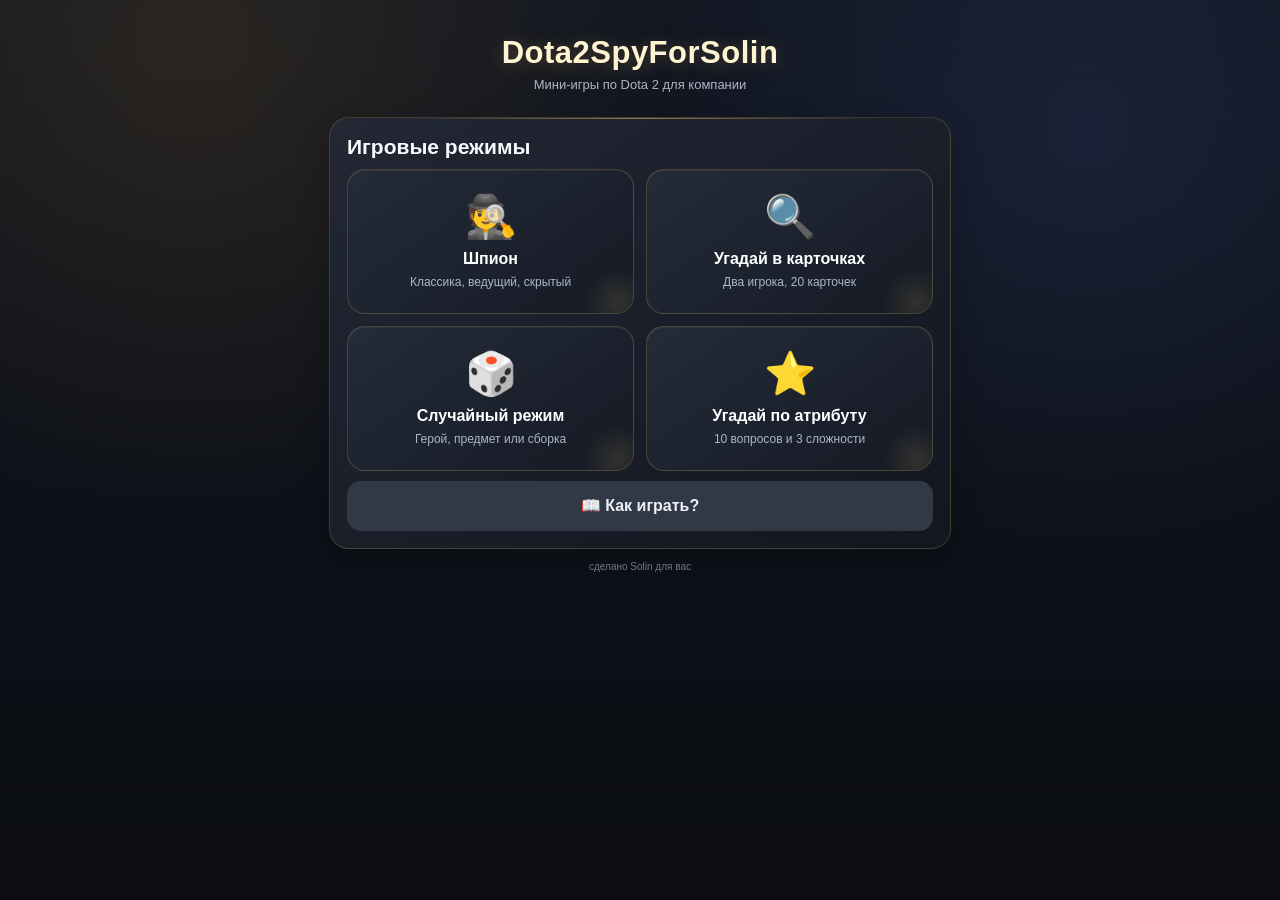
==== commit 1e6262ea: "Update index.html" ====
--- a/index.html
+++ b/index.html
@@ -19,11 +19,9 @@
   --text:#f7f8fb;
   --muted:#aeb4c0;
   --gold:#ffd166;
-  --gold2:#dcae47;
   --green:#76e5a2;
   --red:#ff7b7b;
   --blue:#7ec8ff;
-  --purple:#be9cff;
 }
 
 *{
@@ -429,7 +427,8 @@
   filter:grayscale(.8);
 }
 
-.gcard.crossed:before,.gcard.crossed:after{
+.gcard.crossed:before,
+.gcard.crossed:after{
   position:absolute;
   z-index:3;
   top:50%;
@@ -443,8 +442,13 @@
   box-shadow:0 0 7px rgba(255,70,70,.9);
 }
 
-.gcard.crossed:before{transform:rotate(35deg)}
-.gcard.crossed:after{transform:rotate(-35deg)}
+.gcard.crossed:before{
+  transform:rotate(35deg);
+}
+
+.gcard.crossed:after{
+  transform:rotate(-35deg);
+}
 
 .build-items{
   display:grid;
@@ -613,15 +617,34 @@
 }
 
 @keyframes spin{
-  to{transform:rotate(360deg)}
+  to{
+    transform:rotate(360deg);
+  }
 }
 
 @media(max-width:360px){
-  .cards{gap:4px}
-  .gcard{min-height:78px;padding:2px;font-size:8px}
-  .pic{height:48px}
-  .gcard span{min-height:19px;padding:1px}
-  .mode{min-height:130px}
+  .cards{
+    gap:4px;
+  }
+
+  .gcard{
+    min-height:78px;
+    padding:2px;
+    font-size:8px;
+  }
+
+  .pic{
+    height:48px;
+  }
+
+  .gcard span{
+    min-height:19px;
+    padding:1px;
+  }
+
+  .mode{
+    min-height:130px;
+  }
 }
 </style>
 </head>
@@ -654,98 +677,99 @@
 });
 
 var heroes=[
-{name:"Abaddon",slug:"abaddon",attr:"Сила",style:"Выносливый ближний боец, способен долго жить в драке."},
+{name:"Abaddon",slug:"abaddon",attr:"Универсальный",style:"Выносливый ближний боец, способен долго жить в драке."},
 {name:"Alchemist",slug:"alchemist",attr:"Сила",style:"Фармит золото быстрее многих и становится опаснее с предметами."},
 {name:"Ancient Apparition",slug:"ancient_apparition",attr:"Интеллект",style:"Дальний маг льда с сильными заклинаниями."},
 {name:"Anti-Mage",slug:"antimage",attr:"Ловкость",style:"Быстрый керри, охотится на героев с маной."},
 {name:"Arc Warden",slug:"arc_warden",attr:"Универсальный",style:"Дальний герой, создаёт копию самого себя."},
 {name:"Axe",slug:"axe",attr:"Сила",style:"Инициатор ближнего боя, любит заставлять врагов атаковать его."},
-{name:"Bane",slug:"bane",attr:"Интеллект",style:"Контролирует одного врага и мешает ему играть."},
+{name:"Bane",slug:"bane",attr:"Универсальный",style:"Контролирует одного врага и мешает ему играть."},
 {name:"Batrider",slug:"batrider",attr:"Универсальный",style:"Летает над полем боя и утаскивает врагов."},
-{name:"Beastmaster",slug:"beastmaster",attr:"Сила",style:"Командует зверями и ловит врагов мощным контролем."},
+{name:"Beastmaster",slug:"beastmaster",attr:"Универсальный",style:"Командует зверями и ловит врагов мощным контролем."},
 {name:"Bloodseeker",slug:"bloodseeker",attr:"Ловкость",style:"Находит раненых врагов и наказывает их за движение."},
-{name:"Bounty Hunter",slug:"bounty_hunter",attr:"Универсальный",style:"Охотник за наградами, любит невидимость и золото."},
-{name:"Brewmaster",slug:"brewmaster",attr:"Сила",style:"Ближний боец, который может разделиться на духов стихий."},
+{name:"Bounty Hunter",slug:"bounty_hunter",attr:"Ловкость",style:"Охотник за наградами, любит невидимость и золото."},
+{name:"Brewmaster",slug:"brewmaster",attr:"Универсальный",style:"Ближний боец, который может разделиться на духов стихий."},
 {name:"Bristleback",slug:"bristleback",attr:"Сила",style:"Очень живучий герой, опасен, когда к нему поворачиваются спиной."},
 {name:"Broodmother",slug:"broodmother",attr:"Ловкость",style:"Быстрый герой с пауками, контролирует часть карты."},
 {name:"Centaur Warrunner",slug:"centaur",attr:"Сила",style:"Огромный танк, который может вести команду в атаку."},
 {name:"Chaos Knight",slug:"chaos_knight",attr:"Сила",style:"Керри ближнего боя с иллюзиями и сильным уроном."},
-{name:"Chen",slug:"chen",attr:"Универсальный",style:"Саппорт, который приручает крипов."},
+{name:"Chen",slug:"chen",attr:"Интеллект",style:"Саппорт, который приручает крипов."},
 {name:"Clinkz",slug:"clinkz",attr:"Ловкость",style:"Скрытный дальний керри с огненными стрелами."},
 {name:"Clockwerk",slug:"rattletrap",attr:"Сила",style:"Инициатор в броне, запирает врагов среди шестерёнок."},
 {name:"Crystal Maiden",slug:"crystal_maiden",attr:"Интеллект",style:"Ледяной саппорт, даёт команде ману."},
-{name:"Dark Seer",slug:"dark_seer",attr:"Универсальный",style:"Создаёт стену и ускоряет союзников."},
+{name:"Dark Seer",slug:"dark_seer",attr:"Интеллект",style:"Создаёт стену и ускоряет союзников."},
 {name:"Dark Willow",slug:"dark_willow",attr:"Интеллект",style:"Маг контроля с опасными проклятиями."},
 {name:"Dawnbreaker",slug:"dawnbreaker",attr:"Сила",style:"Сильный герой с молотом, прилетает помогать союзникам."},
 {name:"Dazzle",slug:"dazzle",attr:"Универсальный",style:"Саппорт, умеет спасать союзника от смерти."},
-{name:"Death Prophet",slug:"death_prophet",attr:"Интеллект",style:"Маг, вызывающий духов для разрушения строений."},
+{name:"Death Prophet",slug:"death_prophet",attr:"Универсальный",style:"Маг, вызывающий духов для разрушения строений."},
 {name:"Disruptor",slug:"disruptor",attr:"Интеллект",style:"Контролирует позицию врагов и ставит поле молчания."},
 {name:"Doom",slug:"doom_bringer",attr:"Сила",style:"Сильный герой, накладывающий опасное проклятие."},
 {name:"Dragon Knight",slug:"dragon_knight",attr:"Сила",style:"Рыцарь, превращающийся в дракона."},
 {name:"Drow Ranger",slug:"drow_ranger",attr:"Ловкость",style:"Дальний керри с ледяными стрелами."},
-{name:"Earth Spirit",slug:"earth_spirit",attr:"Универсальный",style:"Герой контроля, использующий каменные остатки."},
+{name:"Earth Spirit",slug:"earth_spirit",attr:"Сила",style:"Герой контроля, использующий каменные остатки."},
 {name:"Earthshaker",slug:"earthshaker",attr:"Сила",style:"Инициатор, создающий трещины в земле."},
 {name:"Elder Titan",slug:"elder_titan",attr:"Сила",style:"Могучий боец с духом и сильным контролем."},
 {name:"Ember Spirit",slug:"ember_spirit",attr:"Ловкость",style:"Огненный мобильный герой с быстрыми атаками."},
-{name:"Enchantress",slug:"enchantress",attr:"Универсальный",style:"Дальний герой природы, может приручать крипов."},
+{name:"Enchantress",slug:"enchantress",attr:"Интеллект",style:"Дальний герой природы, может приручать крипов."},
 {name:"Enigma",slug:"enigma",attr:"Универсальный",style:"Создаёт чёрную дыру и опасен в командных боях."},
 {name:"Faceless Void",slug:"faceless_void",attr:"Ловкость",style:"Керри, который останавливает время в большой сфере."},
 {name:"Grimstroke",slug:"grimstroke",attr:"Интеллект",style:"Маг чернил, связывает врагов между собой."},
-{name:"Gyrocopter",slug:"gyrocopter",attr:"Универсальный",style:"Дальний герой на летательном аппарате."},
-{name:"Hoodwink",slug:"hoodwink",attr:"Универсальный",style:"Ловкий дальний герой с ловушками и орехом."},
+{name:"Gyrocopter",slug:"gyrocopter",attr:"Ловкость",style:"Дальний герой на летательном аппарате."},
+{name:"Hoodwink",slug:"hoodwink",attr:"Ловкость",style:"Ловкий дальний герой с ловушками и орехом."},
 {name:"Huskar",slug:"huskar",attr:"Сила",style:"Становится опаснее с низким здоровьем."},
-{name:"Invoker",slug:"invoker",attr:"Универсальный",style:"Маг с большим количеством разных заклинаний."},
+{name:"Invoker",slug:"invoker",attr:"Интеллект",style:"Маг с большим количеством разных заклинаний."},
 {name:"Io",slug:"wisp",attr:"Универсальный",style:"Саппорт-сфера, соединяется с союзником."},
 {name:"Jakiro",slug:"jakiro",attr:"Интеллект",style:"Двухголовый дракон с огнём и льдом."},
 {name:"Juggernaut",slug:"juggernaut",attr:"Ловкость",style:"Керри в маске с вращающимся клинком."},
 {name:"Keeper of the Light",slug:"keeper_of_the_light",attr:"Интеллект",style:"Старый маг света, даёт ману и волны энергии."},
-{name:"Kez",slug:"kez",attr:"Универсальный",style:"Воин-птица, сражается мечом и сай."},
+{name:"Kez",slug:"kez",attr:"Ловкость",style:"Воин-птица, сражается мечом и сай."},
 {name:"Kunkka",slug:"kunkka",attr:"Сила",style:"Адмирал, управляющий водой и кораблём-призраком."},
+{name:"Largo",slug:"largo",attr:"Сила",style:"Тяжёлый герой ближнего боя, который давит соперников силой и контролем."},
 {name:"Legion Commander",slug:"legion_commander",attr:"Сила",style:"Командир, вызывает врагов на дуэль."},
 {name:"Leshrac",slug:"leshrac",attr:"Интеллект",style:"Маг с разрушительными электрическими заклинаниями."},
 {name:"Lich",slug:"lich",attr:"Интеллект",style:"Ледяной саппорт с прыгающим заклинанием."},
 {name:"Lifestealer",slug:"life_stealer",attr:"Сила",style:"Ближний керри, может прятаться внутри союзников."},
 {name:"Lina",slug:"lina",attr:"Интеллект",style:"Огненный маг с мощным взрывным уроном."},
 {name:"Lion",slug:"lion",attr:"Интеллект",style:"Саппорт с превращением врага в животное."},
-{name:"Lone Druid",slug:"lone_druid",attr:"Универсальный",style:"Сражается вместе с сильным медведем."},
+{name:"Lone Druid",slug:"lone_druid",attr:"Ловкость",style:"Сражается вместе с сильным медведем."},
 {name:"Luna",slug:"luna",attr:"Ловкость",style:"Дальний керри с лунными клинками."},
-{name:"Lycan",slug:"lycan",attr:"Универсальный",style:"Превращается в волка и призывает волков."},
-{name:"Magnus",slug:"magnataur",attr:"Сила",style:"Инициатор, притягивающий врагов к себе."},
+{name:"Lycan",slug:"lycan",attr:"Сила",style:"Превращается в волка и призывает волков."},
+{name:"Magnus",slug:"magnataur",attr:"Универсальный",style:"Инициатор, притягивающий врагов к себе."},
 {name:"Marci",slug:"marci",attr:"Универсальный",style:"Быстрый боец, бросает врагов и усиливает союзников."},
 {name:"Mars",slug:"mars",attr:"Сила",style:"Воин с копьём и ареной для врагов."},
 {name:"Medusa",slug:"medusa",attr:"Ловкость",style:"Дальний керри со щитом из маны."},
-{name:"Meepo",slug:"meepo",attr:"Универсальный",style:"Создаёт несколько своих копий."},
+{name:"Meepo",slug:"meepo",attr:"Ловкость",style:"Создаёт несколько своих копий."},
 {name:"Mirana",slug:"mirana",attr:"Универсальный",style:"Охотница с луком и длинной стрелой."},
-{name:"Monkey King",slug:"monkey_king",attr:"Универсальный",style:"Прыгает по деревьям и вызывает круг воинов."},
+{name:"Monkey King",slug:"monkey_king",attr:"Ловкость",style:"Прыгает по деревьям и вызывает круг воинов."},
 {name:"Morphling",slug:"morphling",attr:"Ловкость",style:"Водяной керри, меняет характеристики."},
-{name:"Muerta",slug:"muerta",attr:"Ловкость",style:"Дальний герой с призрачной формой."},
+{name:"Muerta",slug:"muerta",attr:"Интеллект",style:"Дальний герой с призрачной формой."},
 {name:"Naga Siren",slug:"naga_siren",attr:"Ловкость",style:"Создаёт иллюзии и усыпляет врагов песней."},
 {name:"Nature's Prophet",slug:"furion",attr:"Универсальный",style:"Телепортируется по карте и призывает деревья."},
 {name:"Necrophos",slug:"necrolyte",attr:"Интеллект",style:"Маг смерти, восстанавливает здоровье и добивает врагов."},
 {name:"Night Stalker",slug:"night_stalker",attr:"Сила",style:"Становится опаснее ночью."},
 {name:"Nyx Assassin",slug:"nyx_assassin",attr:"Универсальный",style:"Жук-убийца с невидимостью и контролем."},
-{name:"Ogre Magi",slug:"ogre_magi",attr:"Универсальный",style:"Двухголовый саппорт, иногда применяет заклинания несколько раз."},
+{name:"Ogre Magi",slug:"ogre_magi",attr:"Сила",style:"Двухголовый саппорт, иногда применяет заклинания несколько раз."},
 {name:"Omniknight",slug:"omniknight",attr:"Сила",style:"Защищает союзников светлой магией."},
-{name:"Oracle",slug:"oracle",attr:"Универсальный",style:"Саппорт, способный спасти героя особым заклинанием."},
+{name:"Oracle",slug:"oracle",attr:"Интеллект",style:"Саппорт, способный спасти героя особым заклинанием."},
 {name:"Outworld Destroyer",slug:"obsidian_destroyer",attr:"Интеллект",style:"Дальний маг, крадущий интеллект."},
 {name:"Pangolier",slug:"pangolier",attr:"Универсальный",style:"Ловкий герой, катающийся в бронированном шаре."},
 {name:"Phantom Assassin",slug:"phantom_assassin",attr:"Ловкость",style:"Скрытный керри с сильными критическими ударами."},
 {name:"Phantom Lancer",slug:"phantom_lancer",attr:"Ловкость",style:"Создаёт множество иллюзий с копьями."},
-{name:"Phoenix",slug:"phoenix",attr:"Универсальный",style:"Огненная птица, возрождается через суперновую."},
+{name:"Phoenix",slug:"phoenix",attr:"Сила",style:"Огненная птица, возрождается через суперновую."},
 {name:"Primal Beast",slug:"primal_beast",attr:"Сила",style:"Огромный зверь, врывается и топчет врагов."},
 {name:"Puck",slug:"puck",attr:"Интеллект",style:"Очень мобильный маг с уклонением."},
 {name:"Pudge",slug:"pudge",attr:"Сила",style:"Мясник с крюком, притягивающим врагов."},
 {name:"Pugna",slug:"pugna",attr:"Интеллект",style:"Маг, высасывающий здоровье лучом."},
 {name:"Queen of Pain",slug:"queenofpain",attr:"Интеллект",style:"Мобильный маг с криком и прыжком."},
-{name:"Razor",slug:"razor",attr:"Универсальный",style:"Электрический герой, крадущий урон у врага."},
+{name:"Razor",slug:"razor",attr:"Ловкость",style:"Электрический герой, крадущий урон у врага."},
 {name:"Riki",slug:"riki",attr:"Ловкость",style:"Невидимый убийца ближнего боя."},
 {name:"Ringmaster",slug:"ringmaster",attr:"Интеллект",style:"Артист и саппорт, использующий трюки и клетку."},
-{name:"Rubick",slug:"rubick",attr:"Универсальный",style:"Маг, умеющий воровать заклинания."},
+{name:"Rubick",slug:"rubick",attr:"Интеллект",style:"Маг, умеющий воровать заклинания."},
 {name:"Sand King",slug:"sand_king",attr:"Универсальный",style:"Песчаный инициатор с сильной бурей."},
-{name:"Shadow Demon",slug:"shadow_demon",attr:"Универсальный",style:"Демон-саппорт, создающий иллюзии и ослабления."},
+{name:"Shadow Demon",slug:"shadow_demon",attr:"Интеллект",style:"Демон-саппорт, создающий иллюзии и ослабления."},
 {name:"Shadow Fiend",slug:"nevermore",attr:"Ловкость",style:"Дальний керри, собирающий души."},
 {name:"Shadow Shaman",slug:"shadow_shaman",attr:"Интеллект",style:"Контролирует врагов и ставит змеиные тотемы."},
-{name:"Silencer",slug:"silencer",attr:"Универсальный",style:"Мешает врагам использовать заклинания."},
+{name:"Silencer",slug:"silencer",attr:"Интеллект",style:"Мешает врагам использовать заклинания."},
 {name:"Skywrath Mage",slug:"skywrath_mage",attr:"Интеллект",style:"Дальний маг с сильным магическим уроном."},
 {name:"Slardar",slug:"slardar",attr:"Сила",style:"Ближний инициатор, понижает броню врагов."},
 {name:"Slark",slug:"slark",attr:"Ловкость",style:"Ловкий герой, крадущий характеристики."},
@@ -759,7 +783,7 @@
 {name:"Templar Assassin",slug:"templar_assassin",attr:"Ловкость",style:"Керри с щитом и ловушками."},
 {name:"Terrorblade",slug:"terrorblade",attr:"Ловкость",style:"Демон-керри с иллюзиями и превращением."},
 {name:"Tidehunter",slug:"tidehunter",attr:"Сила",style:"Морской инициатор с большим массовым контролем."},
-{name:"Timbersaw",slug:"shredder",attr:"Универсальный",style:"Герой в пиле, очень силён против героев силы."},
+{name:"Timbersaw",slug:"shredder",attr:"Сила",style:"Герой в пиле, очень силён против героев силы."},
 {name:"Tinker",slug:"tinker",attr:"Интеллект",style:"Маг-механик, быстро обновляющий предметы."},
 {name:"Tiny",slug:"tiny",attr:"Сила",style:"Каменный великан, бросает врагов."},
 {name:"Treant Protector",slug:"treant",attr:"Сила",style:"Дерево-защитник с лечением и корнями."},
@@ -773,10 +797,10 @@
 {name:"Viper",slug:"viper",attr:"Ловкость",style:"Дальний герой с ядом и замедлением."},
 {name:"Visage",slug:"visage",attr:"Универсальный",style:"Призывает фамильяров и защищён слоями брони."},
 {name:"Void Spirit",slug:"void_spirit",attr:"Универсальный",style:"Мобильный герой с ударами из другого измерения."},
-{name:"Warlock",slug:"warlock",attr:"Универсальный",style:"Саппорт, вызывающий большого голема."},
+{name:"Warlock",slug:"warlock",attr:"Интеллект",style:"Саппорт, вызывающий большого голема."},
 {name:"Weaver",slug:"weaver",attr:"Ловкость",style:"Очень быстрый жук с невидимостью."},
 {name:"Windranger",slug:"windrunner",attr:"Универсальный",style:"Лучница с ветром, связывает врагов стрелой."},
-{name:"Winter Wyvern",slug:"winter_wyvern",attr:"Универсальный",style:"Ледяной дракон, лечит и заставляет врагов атаковать союзника."},
+{name:"Winter Wyvern",slug:"winter_wyvern",attr:"Интеллект",style:"Ледяной дракон, лечит и заставляет врагов атаковать союзника."},
 {name:"Witch Doctor",slug:"witch_doctor",attr:"Интеллект",style:"Саппорт с лечением, проклятием и опасным тотемом."},
 {name:"Wraith King",slug:"skeleton_king",attr:"Сила",style:"Король скелетов, может воскреснуть после смерти."},
 {name:"Zeus",slug:"zuus",attr:"Интеллект",style:"Маг молний, наносит урон по всей карте."}
@@ -888,7 +912,9 @@
 
 function haptic(type){
   try{
-    if(!window.Telegram||!Telegram.WebApp||!Telegram.WebApp.HapticFeedback)return;
+    if(!window.Telegram||!Telegram.WebApp||!Telegram.WebApp.HapticFeedback){
+      return;
+    }
 
     if(type==="light"){
       Telegram.WebApp.HapticFeedback.impactOccurred("light");
@@ -935,7 +961,7 @@
           '<button id="spyButton" class="mode"><span class="ico">🕵️</span>Шпион<small>Классика, ведущий, скрытый</small></button>'+
           '<button id="guessButton" class="mode"><span class="ico">🔍</span>Угадай в карточках<small>Два игрока, 20 карточек</small></button>'+
           '<button id="randomButton" class="mode"><span class="ico">🎲</span>Случайный режим<small>Герой, предмет или сборка</small></button>'+
-          '<button id="quizButton" class="mode"><span class="ico">⭐</span>Угадай по силе<small>10 вопросов и 3 сложности</small></button>'+
+          '<button id="quizButton" class="mode"><span class="ico">⭐</span>Угадай по атрибуту<small>10 вопросов и 3 сложности</small></button>'+
         '</div>'+
         '<button id="rulesButton" class="btn alt">📖 Как играть?</button>'+
       '</div>'+
@@ -981,16 +1007,15 @@
         '</div>'+
         '<div class="rules-block">'+
           '<h3>🔍 Угадай в карточках</h3>'+
-          '<p class="muted small">Два игрока выбирают по одной секретной карточке из 20. Задавайте вопросы, исключайте неподходящие варианты и попробуйте угадать карточку соперника.</p>'+
+          '<p class="muted small">Два игрока выбирают по одной секретной карточке из 20. Нажимайте на карточки, чтобы зачёркивать неподходящие варианты. Если зачеркнёте секретную карточку соперника — вы сразу победили.</p>'+
         '</div>'+
         '<div class="rules-block">'+
           '<h3>🎲 Случайный режим</h3>'+
           '<p class="muted small">Можно получить случайного героя, случайный предмет или героя со случайной сборкой из 3–5 предметов.</p>'+
         '</div>'+
         '<div class="rules-block">'+
-          '<h3>⭐ Угадай по силе</h3>'+
-          '<p class="muted small">Отвечай на 10 вопросов про главный атрибут героя: Сила, Ловкость, Интеллект или Универсальный.</p>'+
-          '<p class="muted small"><b>Лёгкая:</b> имя и портрет. <b>Средняя:</b> только портрет. <b>Сложная:</b> короткая подсказка без портрета.</p>'+
+          '<h3>⭐ Угадай по атрибуту</h3>'+
+          '<p class="muted small"><b>Лёгкая:</b> имя и портрет героя, нужно назвать атрибут. <b>Средняя:</b> только портрет. <b>Сложная:</b> описание героя и четыре варианта имён — нужно выбрать героя.</p>'+
         '</div>'+
         '<div class="easter-egg">У него был тяжёлый посох, но с двумя стиками он справился.</div>'+
         '<button id="backHome" class="btn">← В главное меню</button>'+
@@ -1138,7 +1163,6 @@
   var players=Math.max(3,Math.min(20,Number(document.getElementById("playersCount").value)||5));
   var spies=Math.max(1,Math.min(players-1,Number(document.getElementById("spiesCount").value)||1));
   var minutes=Math.max(1,Math.min(60,Number(document.getElementById("minutesCount").value)||8));
-
   var peacefulCard;
   var spyCard;
   var location="";
@@ -1243,7 +1267,9 @@
   }
 
   function showCard(){
-    if(opened)return;
+    if(opened){
+      return;
+    }
 
     opened=true;
     hasSeen=true;
@@ -1252,7 +1278,6 @@
 
     if(spyGame.mode==="hidden"){
       secretButton.classList.add("spy");
-
       secretButton.innerHTML=
         '🔒<br>Секретная карточка<br>'+
         '<span style="font-size:18px">'+esc(name)+'</span>'+
@@ -1261,7 +1286,6 @@
           :"");
     }else{
       secretButton.classList.add(isSpy?"spy":"peace");
-
       secretButton.innerHTML=
         (isSpy?"🕵️<br>ТЫ ШПИОН":"🛡️<br>ТЫ МИРНЫЙ")+
         '<br><span style="font-size:18px">'+esc(name)+'</span>'+
@@ -1274,7 +1298,9 @@
   }
 
   function hideCard(){
-    if(!opened)return;
+    if(!opened){
+      return;
+    }
 
     opened=false;
     secretButton.classList.remove("spy","peace");
@@ -1296,7 +1322,9 @@
   secretButton.onpointercancel=hideCard;
 
   nextButton.onclick=function(){
-    if(!hasSeen)return;
+    if(!hasSeen){
+      return;
+    }
 
     haptic("light");
 
@@ -1350,7 +1378,9 @@
         return;
       }
 
-      if(seconds<=0)return;
+      if(seconds<=0){
+        return;
+      }
 
       running=true;
       timerButton.textContent="⏸️ Пауза";
@@ -1431,7 +1461,7 @@
       '<h1>Угадай в карточках</h1>'+
       '<div class="card">'+
         '<h2>Игра на двоих</h2>'+
-        '<p class="muted small">В каждой партии выбираются 20 случайных карточек из общего пула. Каждый игрок загадывает одну карточку и пытается найти карточку соперника.</p>'+
+        '<p class="muted small">В каждой партии выбираются 20 случайных карточек. Каждый игрок загадывает одну карточку. Если ты зачеркнёшь секретную карточку соперника, игра сразу закончится твоей победой.</p>'+
         '<div class="grid2">'+
           '<button id="guessHeroes" class="mode"><span class="ico">🦸</span>Герои<small>20 из полного пула</small></button>'+
           '<button id="guessItems" class="mode"><span class="ico">🗡️</span>Предметы<small>20 случайных предметов</small></button>'+
@@ -1576,7 +1606,6 @@
       '<div class="status">Ходит <b>игрок '+player+'</b>. Исключено карточек: '+crossedCount+'/20.</div>'+
       '<div class="card">'+
         '<div class="cards">'+renderGuessCards(true)+'</div>'+
-        '<button id="guessEnemy" class="btn green">✅ Угадать карточку соперника</button>'+
         '<button id="switchPlayer" class="btn blue">🔄 Передать ход игроку '+(player===1?"2":"1")+'</button>'+
         '<button id="finishGuess" class="btn yellow">🏁 Закончить без победителя</button>'+
         '<button id="cancelGuess" class="btn danger">Отменить игру</button>'+
@@ -1585,37 +1614,10 @@
 
   document.querySelectorAll("[data-card]").forEach(function(button){
     button.onclick=function(){
-      haptic("light");
       toggleGuessCard(Number(button.dataset.card));
     };
   });
 
-  document.getElementById("guessEnemy").onclick=function(){
-    haptic("medium");
-
-    var answer=prompt("Введи номер карточки от 1 до 20.");
-
-    if(answer===null)return;
-
-    var index=Number(answer)-1;
-
-    if(!Number.isInteger(index)||index<0||index>=20){
-      alert("Нужно ввести число от 1 до 20.");
-      haptic("error");
-      return;
-    }
-
-    var enemy=guessGame.active===1?guessGame.secondSecret:guessGame.firstSecret;
-
-    if(guessGame.cards[index].slug===enemy.slug){
-      haptic("success");
-      guessResultScreen(guessGame.active);
-    }else{
-      haptic("error");
-      alert("Неверно. Продолжайте игру.");
-    }
-  };
-
   document.getElementById("switchPlayer").onclick=function(){
     haptic("light");
     guessGame.active=player===1?2:1;
@@ -1639,8 +1641,21 @@
 
   if(exists===-1){
     list.push(index);
+    haptic("light");
+
+    var selectedCard=guessGame.cards[index];
+    var enemySecret=guessGame.active===1
+      ?guessGame.secondSecret
+      :guessGame.firstSecret;
+
+    if(selectedCard.slug===enemySecret.slug){
+      haptic("success");
+      guessResultScreen(guessGame.active);
+      return;
+    }
   }else{
     list.splice(exists,1);
+    haptic("light");
   }
 
   guessBoardScreen();
@@ -1656,6 +1671,7 @@
         '<div class="result">'+
           '<div class="role">'+(winner===0?"🤝":"🏆")+'</div>'+
           '<h2>'+title+'</h2>'+
+          (winner!==0?'<p class="muted">Секретная карточка соперника была зачёркнута.</p>':"")+
         '</div>'+
       '</div>'+
       '<div class="card">'+
@@ -1790,13 +1806,13 @@
 function quizDifficulty(){
   app.innerHTML=
     '<div class="wrap">'+
-      '<h1>Угадай по силе</h1>'+
+      '<h1>Угадай по атрибуту</h1>'+
       '<div class="card">'+
         '<h2>Выбери сложность</h2>'+
         '<div class="grid2">'+
           '<button id="easyQuiz" class="mode"><span class="ico">🟢</span>Лёгкая<small>Имя и портрет, без таймера</small></button>'+
           '<button id="mediumQuiz" class="mode"><span class="ico">🟡</span>Средняя<small>Только портрет, 15 секунд</small></button>'+
-          '<button id="hardQuiz" class="mode"><span class="ico">🔴</span>Сложная<small>Подсказка, 10 секунд</small></button>'+
+          '<button id="hardQuiz" class="mode"><span class="ico">🔴</span>Сложная<small>Описание и выбор героя, 10 секунд</small></button>'+
           '<button id="backHome" class="mode"><span class="ico">⬅️</span>Назад<small>В главное меню</small></button>'+
         '</div>'+
       '</div>'+
@@ -1837,14 +1853,26 @@
 }
 
 function quizDifficultyName(){
-  if(quizGame.difficulty==="easy")return "Лёгкая";
-  if(quizGame.difficulty==="medium")return "Средняя";
+  if(quizGame.difficulty==="easy"){
+    return "Лёгкая";
+  }
+
+  if(quizGame.difficulty==="medium"){
+    return "Средняя";
+  }
+
   return "Сложная";
 }
 
 function pointsForQuiz(){
-  if(quizGame.difficulty==="easy")return 1;
-  if(quizGame.difficulty==="medium")return 2;
+  if(quizGame.difficulty==="easy"){
+    return 1;
+  }
+
+  if(quizGame.difficulty==="medium"){
+    return 2;
+  }
+
   return 3;
 }
 
@@ -1852,11 +1880,24 @@
   clearInterval(quizTimerId);
 
   var hero=quizGame.questions[quizGame.index];
-  var options=mix(["Сила","Ловкость","Интеллект","Универсальный"]);
-  var content="";
+  var options;
 
   quizGame.locked=false;
   quizGame.timeLeft=quizGame.difficulty==="medium"?15:(quizGame.difficulty==="hard"?10:0);
+
+  if(quizGame.difficulty==="hard"){
+    var wrongHeroes=mix(
+      heroes.filter(function(otherHero){
+        return otherHero.slug!==hero.slug;
+      })
+    ).slice(0,3);
+
+    options=mix([hero].concat(wrongHeroes));
+  }else{
+    options=mix(["Сила","Ловкость","Интеллект","Универсальный"]);
+  }
+
+  var content="";
 
   if(quizGame.difficulty==="easy"){
     content=
@@ -1888,14 +1929,20 @@
 
   app.innerHTML=
     '<div class="wrap">'+
-      '<h1>Угадай по силе</h1>'+
+      '<h1>Угадай по атрибуту</h1>'+
       '<div class="quiz-progress">Вопрос '+(quizGame.index+1)+' из 10 · '+quizDifficultyName()+'</div>'+
       '<div class="quiz-score">Очки: '+quizGame.score+'</div>'+
       '<div class="card">'+
         content+
         '<div class="grid2" style="margin-top:12px">'+
           options.map(function(option){
-            return '<button class="quiz-answer" data-answer="'+esc(option)+'">'+esc(option)+'</button>';
+            var answerValue=quizGame.difficulty==="hard"?option.slug:option;
+            var answerText=quizGame.difficulty==="hard"?option.name:option;
+
+            return '<button class="quiz-answer" data-answer="'+
+              esc(answerValue)+'">'+
+              esc(answerText)+
+              '</button>';
           }).join("")+
         '</div>'+
         '<button id="nextQuiz" class="btn green hidden">Следующий вопрос</button>'+
@@ -1928,7 +1975,9 @@
 
   if(quizGame.difficulty!=="easy"){
     quizTimerId=setInterval(function(){
-      if(quizGame.locked)return;
+      if(quizGame.locked){
+        return;
+      }
 
       quizGame.timeLeft--;
 
@@ -1943,12 +1992,20 @@
         quizGame.locked=true;
         haptic("heavy");
 
+        var correctValue=quizGame.difficulty==="hard"
+          ?hero.slug
+          :hero.attr;
+
+        var correctText=quizGame.difficulty==="hard"
+          ?hero.name
+          :hero.attr;
+
         document.querySelectorAll("[data-answer]").forEach(function(button){
           button.disabled=true;
 
-          if(button.dataset.answer===hero.attr){
+          if(button.dataset.answer===correctValue){
             button.classList.add("good");
-            button.textContent="✅ "+hero.attr;
+            button.textContent="✅ "+correctText;
           }
         });
 
@@ -1959,30 +2016,41 @@
 }
 
 function checkQuizAnswer(answer,hero){
-  if(quizGame.locked)return;
+  if(quizGame.locked){
+    return;
+  }
 
   quizGame.locked=true;
   clearInterval(quizTimerId);
 
-  var correct=answer===hero.attr;
-  var points=pointsForQuiz();
+  var correct=quizGame.difficulty==="hard"
+    ?answer===hero.slug
+    :answer===hero.attr;
+
+  var correctValue=quizGame.difficulty==="hard"
+    ?hero.slug
+    :hero.attr;
+
+  var correctText=quizGame.difficulty==="hard"
+    ?hero.name
+    :hero.attr;
 
   document.querySelectorAll("[data-answer]").forEach(function(button){
     button.disabled=true;
 
-    if(button.dataset.answer===hero.attr){
+    if(button.dataset.answer===correctValue){
       button.classList.add("good");
-      button.textContent="✅ "+hero.attr;
+      button.textContent="✅ "+correctText;
     }
 
     if(button.dataset.answer===answer&&!correct){
       button.classList.add("bad");
-      button.textContent="❌ "+answer;
+      button.textContent="❌ "+button.textContent;
     }
   });
 
   if(correct){
-    quizGame.score+=points;
+    quizGame.score+=pointsForQuiz();
     haptic("success");
   }else{
     haptic("error");
@@ -2086,3 +2154,17 @@
 
 
 
+
+
+
+
+
+
+
+
+
+
+
+
+
+
